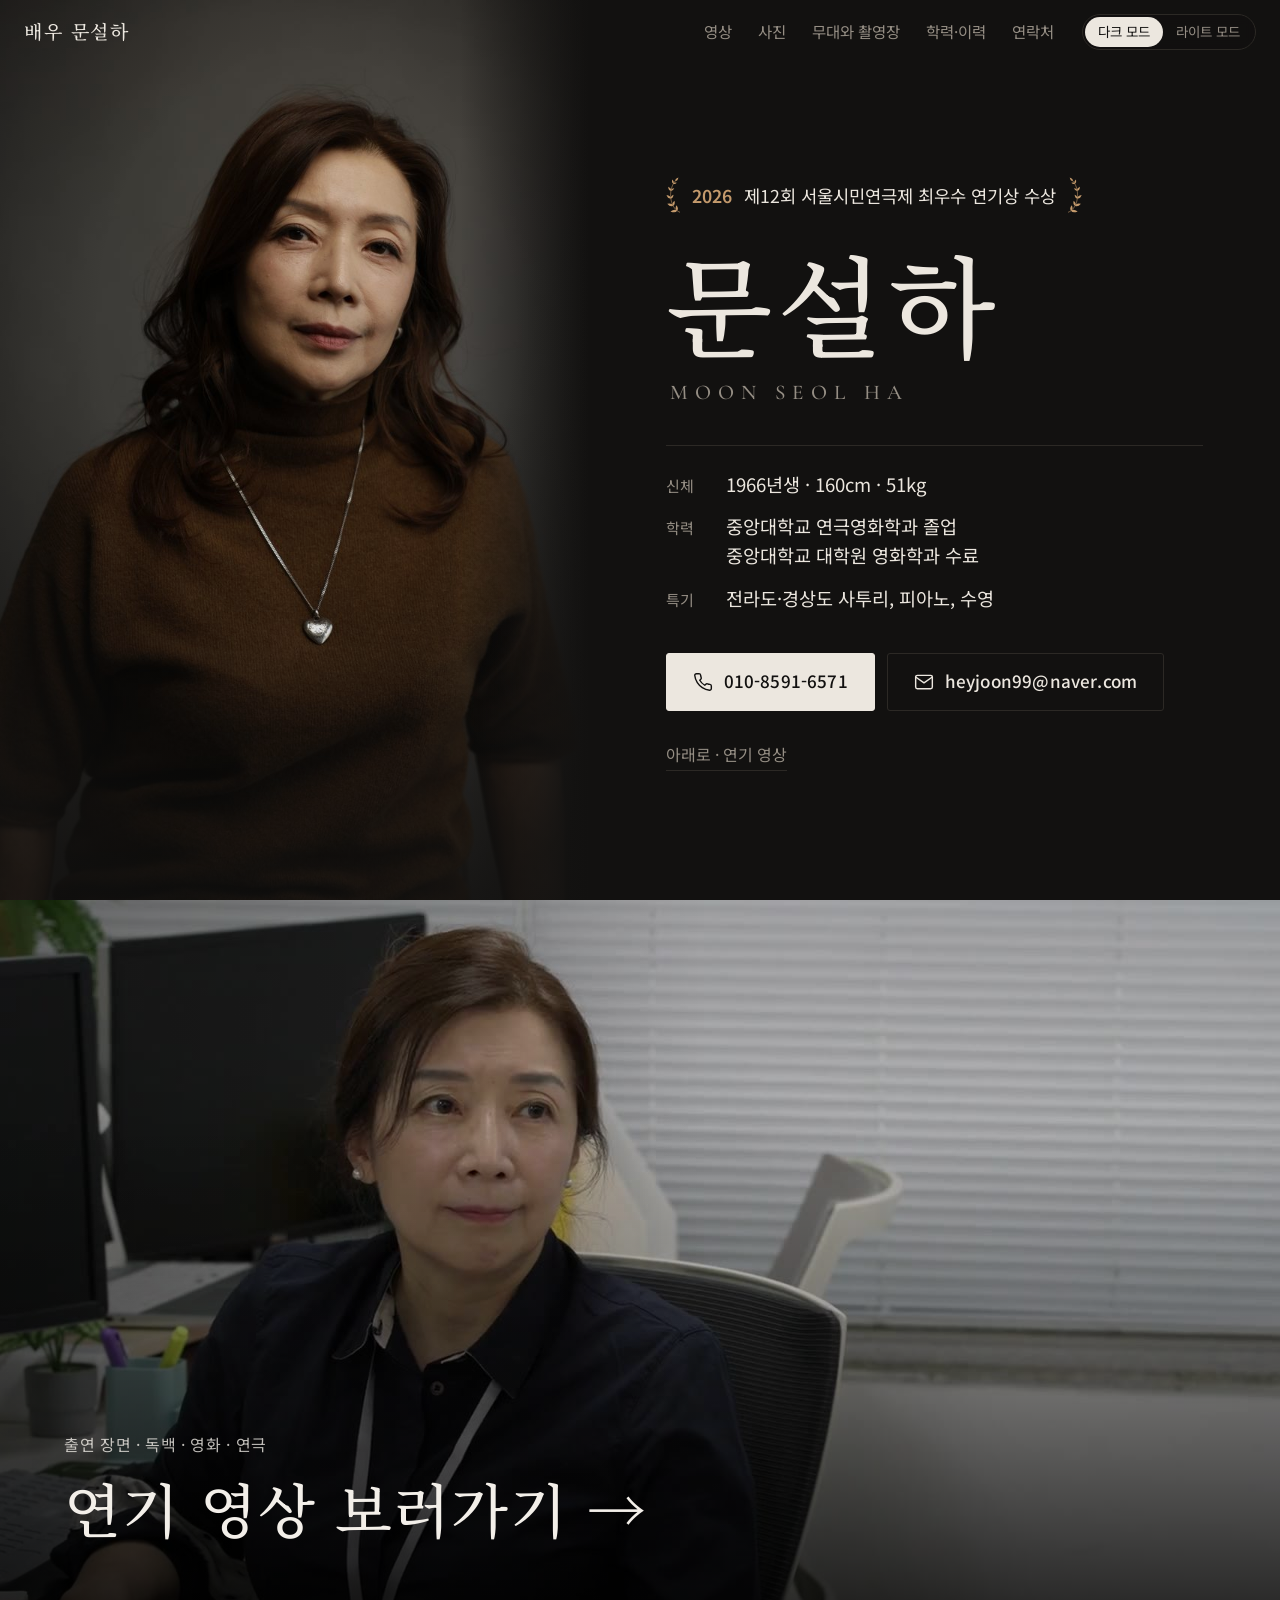
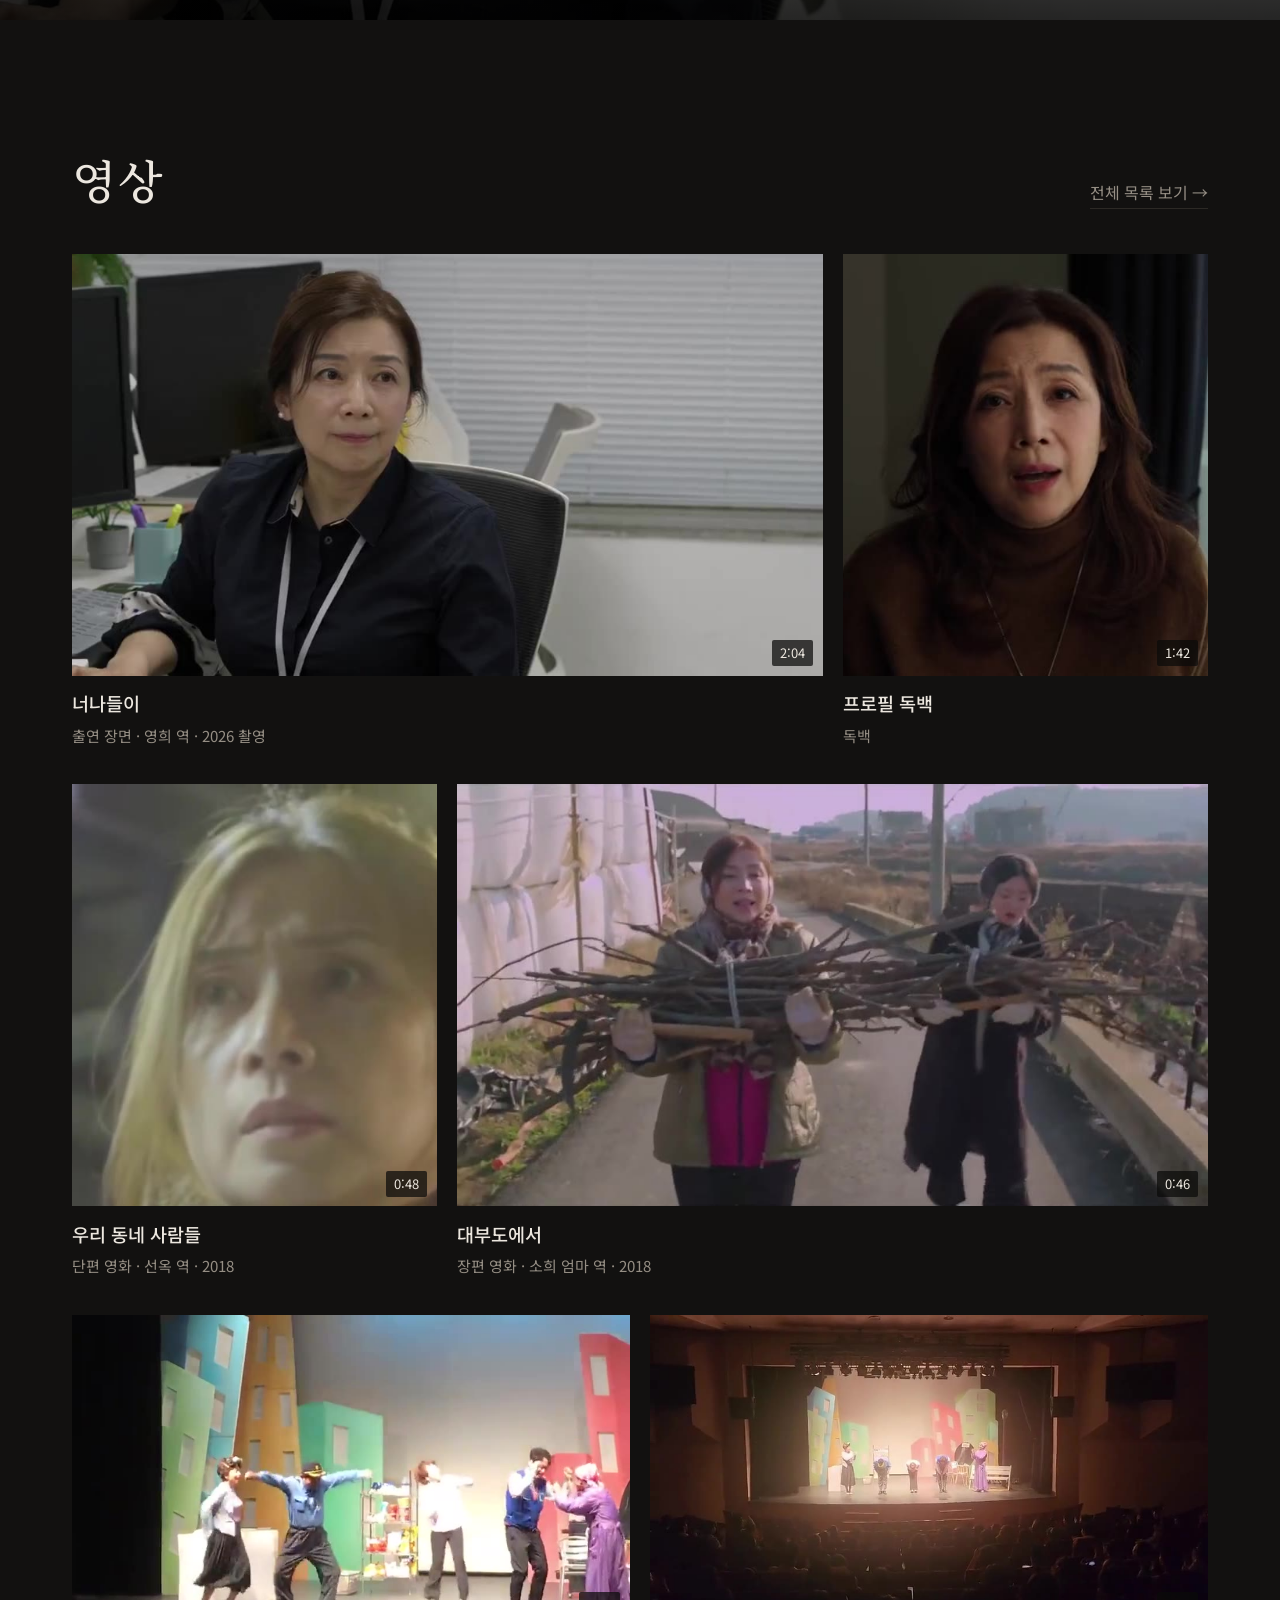
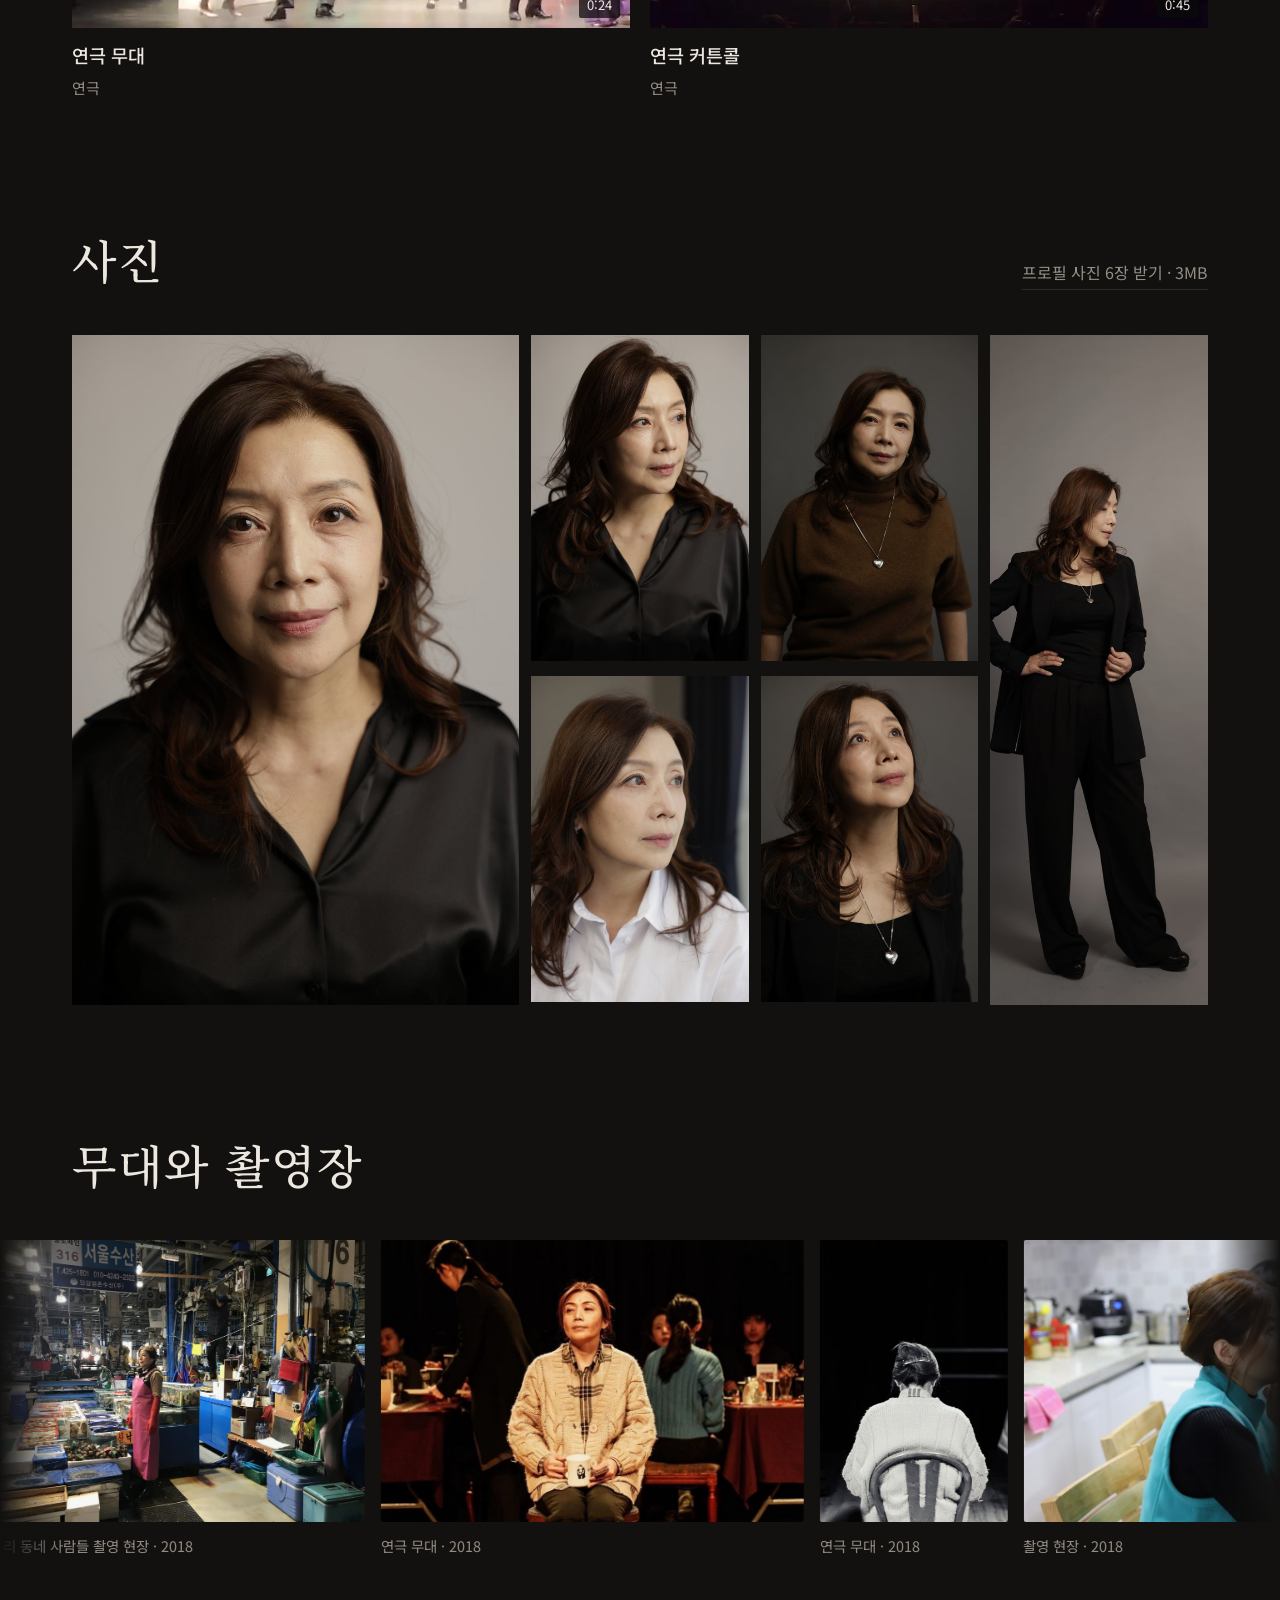
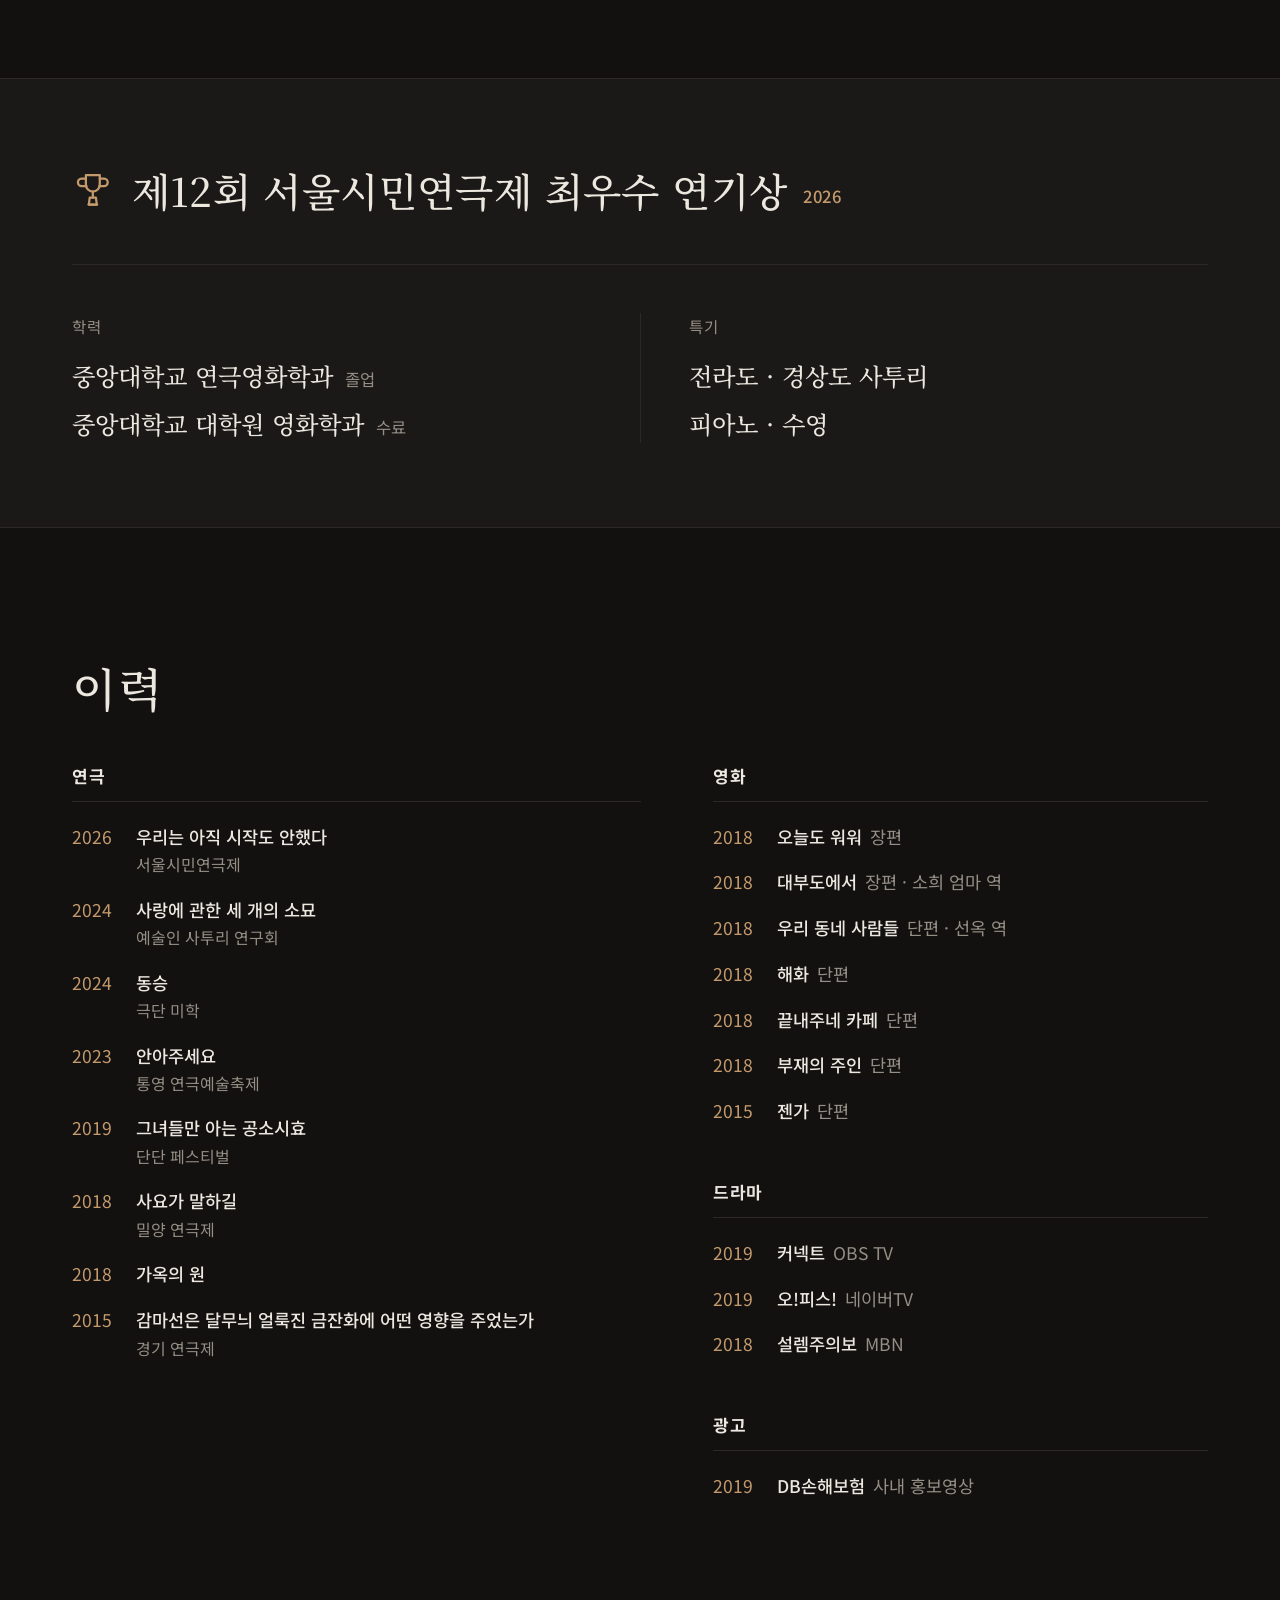
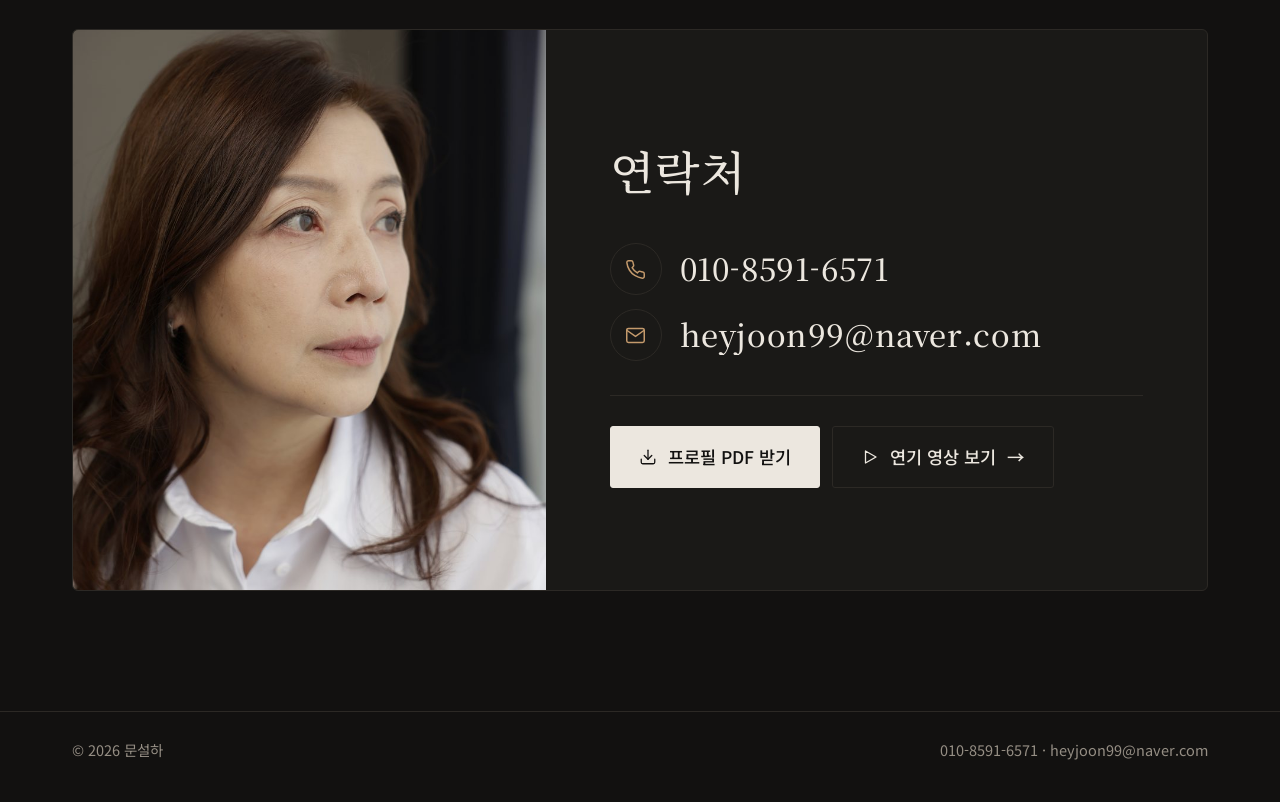
==== index.html @ 8afd18f9 "첫 화면 수상에 양쪽 월계관, 수상 띠는 작은 '수상' 빼고 트로피 Co-Authored-By: Claude Opus 5.5 <noreply@anthropic.com>" ====
<!doctype html>
<html lang="ko" data-theme="dark">
<head>
<meta charset="utf-8">
<meta name="viewport" content="width=device-width, initial-scale=1, viewport-fit=cover">
<title>배우 문설하</title>
<meta name="description" content="1966년생 · 160cm · 중앙대학교 연극영화학과 · 제12회 서울시민연극제 최우수 연기상 수상">
<!-- 공개 범위를 정하기 전까지 검색엔진 노출 막음 (공개하려면 이 줄 삭제) -->
<meta name="robots" content="noindex">
<meta name="theme-color" content="#121110">
<meta property="og:title" content="배우 문설하">
<meta property="og:description" content="1966년생 · 160cm · 중앙대학교 연극영화학과 · 제12회 서울시민연극제 최우수 연기상 수상">
<meta property="og:image" content="https://rrryun.github.io/moonseolha/assets/og.jpg">
<link rel="preconnect" href="https://fonts.googleapis.com">
<link rel="preconnect" href="https://fonts.gstatic.com" crossorigin>
<link href="https://fonts.googleapis.com/css2?family=Cormorant+Garamond:wght@500&family=Noto+Sans+KR:wght@400;500;700&family=Noto+Serif+KR:wght@500;600&display=swap" rel="stylesheet">
<link rel="stylesheet" href="assets/site.css">
<script>
  document.documentElement.classList.add('js');
  try { var t = localStorage.getItem('msh-theme'); if (t === 'light' || t === 'dark') document.documentElement.dataset.theme = t; } catch (e) {}
</script>
</head>
<body class="home">
<header class="top" id="topbar">
  <a class="mark" href="index.html">배우 문설하</a>
  <nav class="menu" aria-label="구역"><a href="#videos" data-spy="videos">영상</a><a href="#photos" data-spy="photos">사진</a><a href="#field" data-spy="field">무대와 촬영장</a><a href="#profile" data-spy="profile">학력·이력</a><a href="#contact" data-spy="contact">연락처</a></nav>
  <div class="theme" role="group" aria-label="화면 모드">
    <button type="button" data-mode="dark" aria-pressed="true">다크 모드</button>
    <button type="button" data-mode="light" aria-pressed="false">라이트 모드</button>
  </div>
</header>

<main>
  <section class="hero" id="top" aria-label="소개">
    <figure class="hero-photo"><img class="show front" src="assets/photo-743.jpg" srcset="assets/photo-743-sm.jpg 800w, assets/photo-743.jpg 1600w" sizes="(min-width: 861px) 46vw, 100vw" alt="배우 문설하 정면 프로필 사진" fetchpriority="high" style="--pos: 50% 32%; --pos-m: 50% 26%"><img data-src="assets/photo-808.jpg" data-srcset="assets/photo-808-sm.jpg 800w, assets/photo-808.jpg 1600w" sizes="(min-width: 861px) 46vw, 100vw" alt="배우 문설하, 갈색 니트" style="--pos: 50% 30%; --pos-m: 50% 26%"><img data-src="assets/photo-772.jpg" data-srcset="assets/photo-772-sm.jpg 800w, assets/photo-772.jpg 1600w" sizes="(min-width: 861px) 46vw, 100vw" alt="배우 문설하, 창가 자연광" style="--pos: 62% 30%; --pos-m: 62% 24%"><img data-src="assets/photo-947.jpg" data-srcset="assets/photo-947-sm.jpg 800w, assets/photo-947.jpg 1600w" sizes="(min-width: 861px) 46vw, 100vw" alt="배우 문설하, 위를 올려다보는 얼굴" style="--pos: 56% 26%; --pos-m: 56% 22%"></figure>
    <div class="hero-text">
      <p class="award"><svg class="laurel" viewBox="-1.377 -1.471 1.158 3.034" style="width:0.802em;height:2.1em" aria-hidden="true"><path d="M-0.259,1.401L-0.312,1.378L-0.364,1.350L-0.415,1.319L-0.465,1.284L-0.513,1.245L-0.560,1.201L-0.605,1.155L-0.648,1.104L-0.689,1.050L-0.728,0.994L-0.765,0.933L-0.800,0.871L-0.832,0.805L-0.861,0.737L-0.888,0.667L-0.912,0.594L-0.933,0.520L-0.952,0.444L-0.967,0.367L-0.980,0.289L-0.989,0.210L-0.996,0.130L-0.999,0.050L-1.000,-0.030L-0.997,-0.111L-0.991,-0.191L-0.983,-0.270L-0.971,-0.348L-0.956,-0.426L-0.938,-0.502L-0.918,-0.576L-0.894,-0.649L-0.868,-0.720L-0.839,-0.789L-0.808,-0.855L-0.774,-0.918L-0.738,-0.979L-0.699,-1.037L-0.658,-1.091L-0.616,-1.143" fill="none" stroke="currentColor" stroke-width="0.05" stroke-linecap="round"/><path d="M-0.465,1.284Q-0.665,1.086 -1.011,1.348Q-0.614,1.523 -0.465,1.284Z M-0.465,1.284Q-0.308,1.114 -0.533,0.838Q-0.665,1.169 -0.465,1.284Z M-0.800,0.871Q-0.888,0.629 -1.275,0.710Q-1.016,1.010 -0.800,0.871Z M-0.800,0.871Q-0.604,0.792 -0.682,0.476Q-0.920,0.697 -0.800,0.871Z M-0.980,0.289Q-0.983,0.057 -1.337,0.010Q-1.206,0.343 -0.980,0.289Z M-0.980,0.289Q-0.790,0.280 -0.761,-0.012Q-1.030,0.105 -0.980,0.289Z M-0.971,-0.348Q-0.910,-0.547 -1.199,-0.683Q-1.178,-0.364 -0.971,-0.348Z M-0.971,-0.348Q-0.806,-0.304 -0.703,-0.545Q-0.964,-0.519 -0.971,-0.348Z M-0.774,-0.918Q-0.664,-1.065 -0.864,-1.264Q-0.941,-0.993 -0.774,-0.918Z M-0.774,-0.918Q-0.651,-0.833 -0.493,-1.002Q-0.717,-1.058 -0.774,-0.918Z M-0.616,-1.143Q-0.419,-1.133 -0.361,-1.431Q-0.650,-1.337 -0.616,-1.143Z" fill="currentColor"/></svg><span class="award-text"><b>2026</b>제12회 서울시민연극제 <br class="mbr">최우수&nbsp;연기상&nbsp;수상</span><svg class="laurel" viewBox="0.219 -1.471 1.158 3.034" style="width:0.802em;height:2.1em" aria-hidden="true"><path d="M0.259,1.401L0.312,1.378L0.364,1.350L0.415,1.319L0.465,1.284L0.513,1.245L0.560,1.201L0.605,1.155L0.648,1.104L0.689,1.050L0.728,0.994L0.765,0.933L0.800,0.871L0.832,0.805L0.861,0.737L0.888,0.667L0.912,0.594L0.933,0.520L0.952,0.444L0.967,0.367L0.980,0.289L0.989,0.210L0.996,0.130L0.999,0.050L1.000,-0.030L0.997,-0.111L0.991,-0.191L0.983,-0.270L0.971,-0.348L0.956,-0.426L0.938,-0.502L0.918,-0.576L0.894,-0.649L0.868,-0.720L0.839,-0.789L0.808,-0.855L0.774,-0.918L0.738,-0.979L0.699,-1.037L0.658,-1.091L0.616,-1.143" fill="none" stroke="currentColor" stroke-width="0.05" stroke-linecap="round"/><path d="M0.465,1.284Q0.614,1.523 1.011,1.348Q0.665,1.086 0.465,1.284Z M0.465,1.284Q0.665,1.169 0.533,0.838Q0.308,1.114 0.465,1.284Z M0.800,0.871Q1.016,1.010 1.275,0.710Q0.888,0.629 0.800,0.871Z M0.800,0.871Q0.920,0.697 0.682,0.476Q0.604,0.792 0.800,0.871Z M0.980,0.289Q1.206,0.343 1.337,0.010Q0.983,0.057 0.980,0.289Z M0.980,0.289Q1.030,0.105 0.761,-0.012Q0.790,0.280 0.980,0.289Z M0.971,-0.348Q1.178,-0.364 1.199,-0.683Q0.910,-0.547 0.971,-0.348Z M0.971,-0.348Q0.964,-0.519 0.703,-0.545Q0.806,-0.304 0.971,-0.348Z M0.774,-0.918Q0.941,-0.993 0.864,-1.264Q0.664,-1.065 0.774,-0.918Z M0.774,-0.918Q0.717,-1.058 0.493,-1.002Q0.651,-0.833 0.774,-0.918Z M0.616,-1.143Q0.650,-1.337 0.361,-1.431Q0.419,-1.133 0.616,-1.143Z" fill="currentColor"/></svg></p>
      <h1>문설하</h1>
      <p class="roman">MOON SEOL HA</p>
      <dl class="hero-info">
        <div><dt>신체</dt><dd>1966년생 · 160cm · 51kg</dd></div>
        <div><dt>학력</dt><dd>중앙대학교 연극영화학과 졸업<br>중앙대학교 대학원 영화학과 수료</dd></div>
        <div><dt>특기</dt><dd>전라도·경상도 사투리, 피아노, 수영</dd></div>
      </dl>
      <div class="actions" id="hero-actions">
        <a class="btn primary" href="tel:01085916571" aria-label="전화 걸기 010-8591-6571"><svg class="ico" viewBox="0 0 24 24" aria-hidden="true"><path d="M22 16.92v3a2 2 0 0 1-2.18 2 19.79 19.79 0 0 1-8.63-3.07 19.5 19.5 0 0 1-6-6 19.79 19.79 0 0 1-3.07-8.67A2 2 0 0 1 4.11 2h3a2 2 0 0 1 2 1.72 12.84 12.84 0 0 0 .7 2.81 2 2 0 0 1-.45 2.11L8.09 9.91a16 16 0 0 0 6 6l1.27-1.27a2 2 0 0 1 2.11-.45 12.84 12.84 0 0 0 2.81.7A2 2 0 0 1 22 16.92z"/></svg>010-8591-6571</a>
        <a class="btn" href="mailto:heyjoon99@naver.com" aria-label="이메일 보내기 heyjoon99@naver.com"><svg class="ico" viewBox="0 0 24 24" aria-hidden="true"><path d="M4 4h16c1.1 0 2 .9 2 2v12c0 1.1-.9 2-2 2H4c-1.1 0-2-.9-2-2V6c0-1.1.9-2 2-2z"/><polyline points="22,6 12,13 2,6"/></svg>heyjoon99@naver.com</a>
      </div>
      <a class="scroll-cue" href="#reel">아래로 · 연기 영상</a>
    </div>
  </section>

  <section class="reel" id="reel" aria-label="연기 영상 미리보기">
    <a class="reel-link" href="videos.html">
      <video class="reel-video" muted loop playsinline autoplay preload="auto" poster="assets/reel-poster.jpg"><source src="assets/reel.mp4" type="video/mp4"></video>
      <span class="reel-shade"></span>
      <span class="reel-copy">
        <span class="reel-kicker">출연 장면 · 독백 · 영화 · 연극</span>
        <span class="reel-cta">연기 영상 보러가기 <span class="arrow">→</span></span>
      </span>
    </a>
  </section>

  <section class="sec" id="videos" aria-labelledby="videos-title">
    <div class="wrap">
      <div class="sec-head reveal"><h2 id="videos-title">영상</h2><a class="more" href="videos.html">전체 목록 보기 →</a></div>
      <div class="vgrid"><a class="vcard wide" href="v/office.html">
  <span class="vthumb"><video muted loop playsinline preload="none" poster="assets/prev/office.jpg" data-src="assets/prev/office.mp4"></video><span class="dur">2:04</span><span class="play" aria-hidden="true">보기 →</span></span>
  <span class="vtext"><span class="vtitle">너나들이</span><span class="vmeta">출연 장면 · 영희 역 · 2026 촬영</span></span>
</a><a class="vcard narrow" href="v/monologue.html">
  <span class="vthumb"><video muted loop playsinline preload="none" poster="assets/prev/monologue.jpg" data-src="assets/prev/monologue.mp4"></video><span class="dur">1:42</span><span class="play" aria-hidden="true">보기 →</span></span>
  <span class="vtext"><span class="vtitle">프로필 독백</span><span class="vmeta">독백</span></span>
</a><a class="vcard narrow" href="v/uridongne.html">
  <span class="vthumb"><video muted loop playsinline preload="none" poster="assets/prev/film-uridongne.jpg" data-src="assets/prev/film-uridongne.mp4"></video><span class="dur">0:48</span><span class="play" aria-hidden="true">보기 →</span></span>
  <span class="vtext"><span class="vtitle">우리 동네 사람들</span><span class="vmeta">단편 영화 · 선옥 역 · 2018</span></span>
</a><a class="vcard wide" href="v/daebudo.html">
  <span class="vthumb"><video muted loop playsinline preload="none" poster="assets/prev/film-daebudo.jpg" data-src="assets/prev/film-daebudo.mp4"></video><span class="dur">0:46</span><span class="play" aria-hidden="true">보기 →</span></span>
  <span class="vtext"><span class="vtitle">대부도에서</span><span class="vmeta">장편 영화 · 소희 엄마 역 · 2018</span></span>
</a><a class="vcard half" href="v/stage.html">
  <span class="vthumb"><video muted loop playsinline preload="none" poster="assets/prev/stage-1.jpg" data-src="assets/prev/stage-1.mp4"></video><span class="dur">0:24</span><span class="play" aria-hidden="true">보기 →</span></span>
  <span class="vtext"><span class="vtitle">연극 무대</span><span class="vmeta">연극</span></span>
</a><a class="vcard half" href="v/curtain.html">
  <span class="vthumb"><video muted loop playsinline preload="none" poster="assets/prev/stage-2.jpg" data-src="assets/prev/stage-2.mp4"></video><span class="dur">0:45</span><span class="play" aria-hidden="true">보기 →</span></span>
  <span class="vtext"><span class="vtitle">연극 커튼콜</span><span class="vmeta">연극</span></span>
</a></div>
    </div>
  </section>

  <section class="sec" id="photos" aria-labelledby="photos-title">
    <div class="wrap">
      <div class="sec-head reveal"><h2 id="photos-title">사진</h2><a class="more" href="assets/문설하_프로필사진.zip" download="문설하_프로필사진.zip">프로필 사진 6장 받기 · 3MB</a></div>
      <div class="gallery reveal" id="gallery"><button class="ph g-743" type="button" data-i="0"><img loading="lazy" src="assets/photo-743-sm.jpg" srcset="assets/photo-743-sm.jpg 800w, assets/photo-743.jpg 1600w" sizes="(min-width: 861px) 460px, 50vw" alt="정면, 검은 셔츠"></button><button class="ph g-707" type="button" data-i="1"><img loading="lazy" src="assets/photo-707-sm.jpg" srcset="assets/photo-707-sm.jpg 800w, assets/photo-707.jpg 1600w" sizes="(min-width: 861px) 460px, 50vw" alt="옆을 바라보는 얼굴, 검은 셔츠"></button><button class="ph g-808" type="button" data-i="2"><img loading="lazy" src="assets/photo-808-sm.jpg" srcset="assets/photo-808-sm.jpg 800w, assets/photo-808.jpg 1600w" sizes="(min-width: 861px) 460px, 50vw" alt="정면, 갈색 니트"></button><button class="ph g-898" type="button" data-i="5"><img loading="lazy" src="assets/photo-898-sm.jpg" srcset="assets/photo-898-sm.jpg 800w, assets/photo-898.jpg 1600w" sizes="(min-width: 861px) 460px, 50vw" alt="전신, 검은 정장"></button><button class="ph g-772" type="button" data-i="3"><img loading="lazy" src="assets/photo-772-sm.jpg" srcset="assets/photo-772-sm.jpg 800w, assets/photo-772.jpg 1600w" sizes="(min-width: 861px) 460px, 50vw" alt="창가 자연광, 흰 셔츠"></button><button class="ph g-947" type="button" data-i="4"><img loading="lazy" src="assets/photo-947-sm.jpg" srcset="assets/photo-947-sm.jpg 800w, assets/photo-947.jpg 1600w" sizes="(min-width: 861px) 460px, 50vw" alt="위를 올려다보는 얼굴, 검은 재킷"></button></div>
    </div>
  </section>

  <section class="sec" id="field" aria-labelledby="field-title">
    <div class="wrap">
      <div class="sec-head reveal"><h2 id="field-title">무대와 촬영장</h2></div>
    </div>
    <div class="marquee reveal" id="marquee">
      <div class="marquee-track"><div class="marquee-set"><figure class="shot"><button class="ph" type="button" data-i="6" style="--ar:1.3333"><img src="assets/field/f2416-sm.jpg" alt="우리 동네 사람들 촬영 현장, 2018" decoding="async" draggable="false"></button><figcaption>우리 동네 사람들 촬영 현장 · 2018</figcaption></figure><figure class="shot"><button class="ph" type="button" data-i="7" style="--ar:1.5"><img src="assets/field/f1394-sm.jpg" alt="연극 무대, 2018" decoding="async" draggable="false"></button><figcaption>연극 무대 · 2018</figcaption></figure><figure class="shot"><button class="ph" type="button" data-i="8" style="--ar:0.6667"><img src="assets/field/f1392-sm.jpg" alt="연극 무대, 2018" decoding="async" draggable="false"></button><figcaption>연극 무대 · 2018</figcaption></figure><figure class="shot"><button class="ph" type="button" data-i="9" style="--ar:1.5"><img src="assets/field/f2487-sm.jpg" alt="촬영 현장, 2018" decoding="async" draggable="false"></button><figcaption>촬영 현장 · 2018</figcaption></figure><figure class="shot"><button class="ph" type="button" data-i="10" style="--ar:1.5"><img src="assets/field/f1407-sm.jpg" alt="연극 무대, 2018" decoding="async" draggable="false"></button><figcaption>연극 무대 · 2018</figcaption></figure><figure class="shot"><button class="ph" type="button" data-i="11" style="--ar:1.3333"><img src="assets/field/f2421-sm.jpg" alt="우리 동네 사람들 촬영 현장, 2018" decoding="async" draggable="false"></button><figcaption>우리 동네 사람들 촬영 현장 · 2018</figcaption></figure><figure class="shot"><button class="ph" type="button" data-i="12" style="--ar:1.5"><img src="assets/field/f1388-sm.jpg" alt="분장실에서, 2018" decoding="async" draggable="false"></button><figcaption>분장실에서 · 2018</figcaption></figure><figure class="shot"><button class="ph" type="button" data-i="13" style="--ar:0.5622"><img src="assets/field/f0282-sm.jpg" alt="연극 무대" decoding="async" draggable="false"></button><figcaption>연극 무대</figcaption></figure><figure class="shot"><button class="ph" type="button" data-i="14" style="--ar:0.5622"><img src="assets/field/f0302-sm.jpg" alt="연극 무대" decoding="async" draggable="false"></button><figcaption>연극 무대</figcaption></figure></div><div class="marquee-set" aria-hidden="true"><figure class="shot" aria-hidden="true"><button class="ph" type="button" data-i="6" style="--ar:1.3333" tabindex="-1"><img src="assets/field/f2416-sm.jpg" alt="우리 동네 사람들 촬영 현장, 2018" decoding="async" draggable="false"></button><figcaption>우리 동네 사람들 촬영 현장 · 2018</figcaption></figure><figure class="shot" aria-hidden="true"><button class="ph" type="button" data-i="7" style="--ar:1.5" tabindex="-1"><img src="assets/field/f1394-sm.jpg" alt="연극 무대, 2018" decoding="async" draggable="false"></button><figcaption>연극 무대 · 2018</figcaption></figure><figure class="shot" aria-hidden="true"><button class="ph" type="button" data-i="8" style="--ar:0.6667" tabindex="-1"><img src="assets/field/f1392-sm.jpg" alt="연극 무대, 2018" decoding="async" draggable="false"></button><figcaption>연극 무대 · 2018</figcaption></figure><figure class="shot" aria-hidden="true"><button class="ph" type="button" data-i="9" style="--ar:1.5" tabindex="-1"><img src="assets/field/f2487-sm.jpg" alt="촬영 현장, 2018" decoding="async" draggable="false"></button><figcaption>촬영 현장 · 2018</figcaption></figure><figure class="shot" aria-hidden="true"><button class="ph" type="button" data-i="10" style="--ar:1.5" tabindex="-1"><img src="assets/field/f1407-sm.jpg" alt="연극 무대, 2018" decoding="async" draggable="false"></button><figcaption>연극 무대 · 2018</figcaption></figure><figure class="shot" aria-hidden="true"><button class="ph" type="button" data-i="11" style="--ar:1.3333" tabindex="-1"><img src="assets/field/f2421-sm.jpg" alt="우리 동네 사람들 촬영 현장, 2018" decoding="async" draggable="false"></button><figcaption>우리 동네 사람들 촬영 현장 · 2018</figcaption></figure><figure class="shot" aria-hidden="true"><button class="ph" type="button" data-i="12" style="--ar:1.5" tabindex="-1"><img src="assets/field/f1388-sm.jpg" alt="분장실에서, 2018" decoding="async" draggable="false"></button><figcaption>분장실에서 · 2018</figcaption></figure><figure class="shot" aria-hidden="true"><button class="ph" type="button" data-i="13" style="--ar:0.5622" tabindex="-1"><img src="assets/field/f0282-sm.jpg" alt="연극 무대" decoding="async" draggable="false"></button><figcaption>연극 무대</figcaption></figure><figure class="shot" aria-hidden="true"><button class="ph" type="button" data-i="14" style="--ar:0.5622" tabindex="-1"><img src="assets/field/f0302-sm.jpg" alt="연극 무대" decoding="async" draggable="false"></button><figcaption>연극 무대</figcaption></figure></div></div>
    </div>
  </section>

  <section class="band" id="profile" aria-label="수상, 학력, 특기">
    <div class="wrap">
      <div class="band-award reveal">
        <p class="award-line"><svg class="ico" viewBox="0 0 24 24" aria-hidden="true"><path d="M8 3.5h8v5.5a4 4 0 0 1-8 0z"/><path d="M8 5.5H5.5a2.2 2.2 0 0 0 .2 4.4H8.3"/><path d="M16 5.5h2.5a2.2 2.2 0 0 1-.2 4.4h-2.6"/><path d="M12 13v3.5"/><path d="M9.5 20.5h5"/><path d="M10.2 16.5h3.6l.5 4h-4.6z"/></svg><span>제12회 서울시민연극제 최우수 연기상<span class="award-year">2026</span></span></p>
      </div>
      <div class="band-grid">
      <div class="fact reveal">
        <p class="label">학력</p>
        <ul class="fact-list">
          <li>중앙대학교 연극영화학과<span class="fact-sub">졸업</span></li>
          <li>중앙대학교 대학원 영화학과<span class="fact-sub">수료</span></li>
        </ul>
      </div>
      <div class="fact reveal">
        <p class="label">특기</p>
        <ul class="fact-list"><li>전라도 · 경상도 사투리</li><li>피아노 · 수영</li></ul>
      </div>
      </div>
    </div>
  </section>

  <section class="sec" id="career" aria-labelledby="career-title">
    <div class="wrap">
      <div class="sec-head reveal"><h2 id="career-title">이력</h2></div>
      <div class="career">
        <div class="group reveal"><h3>연극</h3><ol class="list stack"><li><span class="y">2026</span><span class="t">우리는 아직 시작도 안했다<span class="s">서울시민연극제</span></span></li><li><span class="y">2024</span><span class="t">사랑에 관한 세 개의 소묘<span class="s">예술인 사투리 연구회</span></span></li><li><span class="y">2024</span><span class="t">동승<span class="s">극단 미학</span></span></li><li><span class="y">2023</span><span class="t">안아주세요<span class="s">통영 연극예술축제</span></span></li><li><span class="y">2019</span><span class="t">그녀들만 아는 공소시효<span class="s">단단 페스티벌</span></span></li><li><span class="y">2018</span><span class="t">사요가 말하길<span class="s">밀양 연극제</span></span></li><li><span class="y">2018</span><span class="t">가옥의 원</span></li><li><span class="y">2015</span><span class="t">감마선은 달무늬 얼룩진 금잔화에 어떤 영향을 주었는가<span class="s">경기 연극제</span></span></li></ol></div>
        <div class="reveal">
          <div class="group"><h3>영화</h3><ol class="list inline"><li><span class="y">2018</span><span class="t">오늘도 워워<span class="s">장편</span></span></li><li><span class="y">2018</span><span class="t">대부도에서<span class="s">장편 · 소희 엄마 역</span></span></li><li><span class="y">2018</span><span class="t">우리 동네 사람들<span class="s">단편 · 선옥 역</span></span></li><li><span class="y">2018</span><span class="t">해화<span class="s">단편</span></span></li><li><span class="y">2018</span><span class="t">끝내주네 카페<span class="s">단편</span></span></li><li><span class="y">2018</span><span class="t">부재의 주인<span class="s">단편</span></span></li><li><span class="y">2015</span><span class="t">젠가<span class="s">단편</span></span></li></ol></div>
          <div class="group"><h3>드라마</h3><ol class="list inline"><li><span class="y">2019</span><span class="t">커넥트<span class="s">OBS TV</span></span></li><li><span class="y">2019</span><span class="t">오!피스!<span class="s">네이버TV</span></span></li><li><span class="y">2018</span><span class="t">설렘주의보<span class="s">MBN</span></span></li></ol></div>
          <div class="group"><h3>광고</h3><ol class="list inline"><li><span class="y">2019</span><span class="t">DB손해보험<span class="s">사내 홍보영상</span></span></li></ol></div>
        </div>
      </div>
    </div>
  </section>

  <section class="sec contact" id="contact" aria-labelledby="contact-title">
    <div class="wrap">
      <div class="contact-card reveal">
        <figure class="contact-photo"><img loading="lazy" src="assets/photo-772.jpg" srcset="assets/photo-772-sm.jpg 800w, assets/photo-772.jpg 1600w" sizes="(min-width: 861px) 480px, 100vw" alt="배우 문설하"></figure>
        <div class="contact-body">
          <h2 id="contact-title">연락처</h2>
          <div class="contact-links">
            <a class="cline" href="tel:01085916571"><span class="cicon"><svg class="ico" viewBox="0 0 24 24" aria-hidden="true"><path d="M22 16.92v3a2 2 0 0 1-2.18 2 19.79 19.79 0 0 1-8.63-3.07 19.5 19.5 0 0 1-6-6 19.79 19.79 0 0 1-3.07-8.67A2 2 0 0 1 4.11 2h3a2 2 0 0 1 2 1.72 12.84 12.84 0 0 0 .7 2.81 2 2 0 0 1-.45 2.11L8.09 9.91a16 16 0 0 0 6 6l1.27-1.27a2 2 0 0 1 2.11-.45 12.84 12.84 0 0 0 2.81.7A2 2 0 0 1 22 16.92z"/></svg></span><span class="ctext">010-8591-6571</span></a>
            <a class="cline" href="mailto:heyjoon99@naver.com"><span class="cicon"><svg class="ico" viewBox="0 0 24 24" aria-hidden="true"><path d="M4 4h16c1.1 0 2 .9 2 2v12c0 1.1-.9 2-2 2H4c-1.1 0-2-.9-2-2V6c0-1.1.9-2 2-2z"/><polyline points="22,6 12,13 2,6"/></svg></span><span class="ctext">heyjoon99@naver.com</span></a>
          </div>
          <div class="cta-row">
            <a class="btn primary lg" href="assets/profile.pdf" download="문설하_프로필.pdf"><svg class="ico" viewBox="0 0 24 24" aria-hidden="true"><path d="M21 15v4a2 2 0 0 1-2 2H5a2 2 0 0 1-2-2v-4"/><polyline points="7 10 12 15 17 10"/><line x1="12" y1="15" x2="12" y2="3"/></svg>프로필 PDF 받기</a>
            <a class="btn lg" href="videos.html"><svg class="ico" viewBox="0 0 24 24" aria-hidden="true"><polygon points="6 4 20 12 6 20 6 4"/></svg>연기 영상 보기 <span class="arr">→</span></a>
          </div>
        </div>
      </div>
    </div>
  </section>
</main>

<dialog class="lb" id="lb" aria-label="사진 크게 보기">
  <div class="lb-inner">
    <div class="lb-bar"><span id="lb-count"></span><button type="button" id="lb-close">닫기</button></div>
    <div class="lb-stage"><img id="lb-img" alt=""></div>
    <div class="lb-foot"><span id="lb-cap"></span><a class="lb-dl" id="lb-dl" download>이 사진 받기</a></div>
  </div>
  <button class="nav prev" type="button" id="lb-prev" aria-label="이전 사진">‹</button>
  <button class="nav next" type="button" id="lb-next" aria-label="다음 사진">›</button>
</dialog>
<script>window.LB_PHOTOS = [{"src": "assets/photo-743.jpg", "dl": "assets/dl/문설하_743.jpg", "alt": "정면, 검은 셔츠", "name": "문설하_743.jpg", "cap": ""}, {"src": "assets/photo-707.jpg", "dl": "assets/dl/문설하_707.jpg", "alt": "옆을 바라보는 얼굴, 검은 셔츠", "name": "문설하_707.jpg", "cap": ""}, {"src": "assets/photo-808.jpg", "dl": "assets/dl/문설하_808.jpg", "alt": "정면, 갈색 니트", "name": "문설하_808.jpg", "cap": ""}, {"src": "assets/photo-772.jpg", "dl": "assets/dl/문설하_772.jpg", "alt": "창가 자연광, 흰 셔츠", "name": "문설하_772.jpg", "cap": ""}, {"src": "assets/photo-947.jpg", "dl": "assets/dl/문설하_947.jpg", "alt": "위를 올려다보는 얼굴, 검은 재킷", "name": "문설하_947.jpg", "cap": ""}, {"src": "assets/photo-898.jpg", "dl": "assets/dl/문설하_898.jpg", "alt": "전신, 검은 정장", "name": "문설하_898.jpg", "cap": ""}, {"src": "assets/field/f2416.jpg", "dl": "assets/field/f2416.jpg", "alt": "우리 동네 사람들 촬영 현장, 2018", "name": "문설하_현장_2416.jpg", "cap": "우리 동네 사람들 촬영 현장 · 2018"}, {"src": "assets/field/f1394.jpg", "dl": "assets/field/f1394.jpg", "alt": "연극 무대, 2018", "name": "문설하_현장_1394.jpg", "cap": "연극 무대 · 2018"}, {"src": "assets/field/f1392.jpg", "dl": "assets/field/f1392.jpg", "alt": "연극 무대, 2018", "name": "문설하_현장_1392.jpg", "cap": "연극 무대 · 2018"}, {"src": "assets/field/f2487.jpg", "dl": "assets/field/f2487.jpg", "alt": "촬영 현장, 2018", "name": "문설하_현장_2487.jpg", "cap": "촬영 현장 · 2018"}, {"src": "assets/field/f1407.jpg", "dl": "assets/field/f1407.jpg", "alt": "연극 무대, 2018", "name": "문설하_현장_1407.jpg", "cap": "연극 무대 · 2018"}, {"src": "assets/field/f2421.jpg", "dl": "assets/field/f2421.jpg", "alt": "우리 동네 사람들 촬영 현장, 2018", "name": "문설하_현장_2421.jpg", "cap": "우리 동네 사람들 촬영 현장 · 2018"}, {"src": "assets/field/f1388.jpg", "dl": "assets/field/f1388.jpg", "alt": "분장실에서, 2018", "name": "문설하_현장_1388.jpg", "cap": "분장실에서 · 2018"}, {"src": "assets/field/f0282.jpg", "dl": "assets/field/f0282.jpg", "alt": "연극 무대", "name": "문설하_현장_0282.jpg", "cap": "연극 무대"}, {"src": "assets/field/f0302.jpg", "dl": "assets/field/f0302.jpg", "alt": "연극 무대", "name": "문설하_현장_0302.jpg", "cap": "연극 무대"}];</script>
<footer class="foot"><div class="wrap">
  <span>© 2026 문설하</span>
  <span><a href="tel:01085916571">010-8591-6571</a> · <a href="mailto:heyjoon99@naver.com">heyjoon99@naver.com</a></span>
</div></footer>
<nav class="dock" id="dock" aria-label="빠른 연락">
  <a class="primary" href="tel:01085916571"><svg class="ico" viewBox="0 0 24 24" aria-hidden="true"><path d="M22 16.92v3a2 2 0 0 1-2.18 2 19.79 19.79 0 0 1-8.63-3.07 19.5 19.5 0 0 1-6-6 19.79 19.79 0 0 1-3.07-8.67A2 2 0 0 1 4.11 2h3a2 2 0 0 1 2 1.72 12.84 12.84 0 0 0 .7 2.81 2 2 0 0 1-.45 2.11L8.09 9.91a16 16 0 0 0 6 6l1.27-1.27a2 2 0 0 1 2.11-.45 12.84 12.84 0 0 0 2.81.7A2 2 0 0 1 22 16.92z"/></svg>전화</a>
  <a href="mailto:heyjoon99@naver.com"><svg class="ico" viewBox="0 0 24 24" aria-hidden="true"><path d="M4 4h16c1.1 0 2 .9 2 2v12c0 1.1-.9 2-2 2H4c-1.1 0-2-.9-2-2V6c0-1.1.9-2 2-2z"/><polyline points="22,6 12,13 2,6"/></svg>이메일</a>
  <a href="assets/profile.pdf" download="문설하_프로필.pdf"><svg class="ico" viewBox="0 0 24 24" aria-hidden="true"><path d="M21 15v4a2 2 0 0 1-2 2H5a2 2 0 0 1-2-2v-4"/><polyline points="7 10 12 15 17 10"/><line x1="12" y1="15" x2="12" y2="3"/></svg>PDF</a>
</nav>
<script src="assets/site.js"></script>
</body>
</html>
---- assets/site.css ----
:root {
  --bg: #121110; --bg2: #1a1917; --fg: #ece7df; --fg2: #c9c2b8; --mute: #958e84;
  --line: #2c2925; --acc: #c49a6c; --btn-bg: #ece7df; --btn-fg: #121110; --vig: 1; --photo-b: .97;
  color-scheme: dark;
}
:root[data-theme="light"] {
  --bg: #f3efe9; --bg2: #ebe5dc; --fg: #1c1b19; --fg2: #3a3632; --mute: #776f66;
  --line: #d8d0c4; --acc: #8c4a2b; --btn-bg: #1c1b19; --btn-fg: #f3efe9; --vig: 0; --photo-b: 1;
  color-scheme: light;
}
* { box-sizing: border-box; }
html { scroll-behavior: smooth; scroll-padding-top: 72px; }
body { margin: 0; background: var(--bg); color: var(--fg); font-family: 'Noto Sans KR', system-ui, -apple-system, sans-serif;
  font-size: 17px; line-height: 1.7; word-break: keep-all; overflow-wrap: break-word; -webkit-font-smoothing: antialiased; }
img, video { display: block; max-width: 100%; }
a { color: inherit; text-decoration: none; }
button { font: inherit; color: inherit; }
:focus:not(:focus-visible) { outline: none; }
.wrap { max-width: 1200px; margin: 0 auto; padding: 0 32px; }
.ico { width: 18px; height: 18px; flex: none; fill: none; stroke: currentColor; stroke-width: 1.7; stroke-linecap: round; stroke-linejoin: round; }

/* 다크·라이트 전환: 부드럽게 겹치며 바뀜 */
::view-transition-old(root), ::view-transition-new(root) { animation-duration: .55s; animation-timing-function: cubic-bezier(.4, 0, .2, 1); }

/* 위쪽 줄 */
.top { position: fixed; inset: 0 0 auto 0; z-index: 50; height: 64px; display: flex; align-items: center; gap: 28px; padding: 0 24px;
  border-bottom: 1px solid transparent; transition: background-color .4s, border-color .4s; }
.top.scrolled, .top.solid { background: color-mix(in srgb, var(--bg) 86%, transparent); backdrop-filter: blur(12px); -webkit-backdrop-filter: blur(12px); border-bottom-color: var(--line); }
.mark { font-family: 'Noto Serif KR', serif; font-weight: 500; font-size: 19px; letter-spacing: .08em; transition: opacity .4s; }
.home .top:not(.scrolled) .mark { opacity: 0; }
.menu { display: flex; gap: 26px; margin-left: auto; font-size: 15.5px; color: var(--mute); }
.menu a { position: relative; padding: 4px 0; transition: color .25s; }
.menu a:hover, .menu a.on { color: var(--fg); }
.menu a.on::after { content: ""; position: absolute; left: 0; right: 0; bottom: -2px; height: 1px; background: var(--acc); }
.theme { display: inline-flex; padding: 2px; border: 1px solid var(--line); border-radius: 999px; background: color-mix(in srgb, var(--bg) 70%, transparent);
  backdrop-filter: blur(6px); -webkit-backdrop-filter: blur(6px); }
.theme button { height: 30px; padding: 0 13px; border: 0; border-radius: 999px; background: none; font-size: 13.5px; color: var(--mute); cursor: pointer; transition: color .25s, background-color .25s; }
.theme button:hover { color: var(--fg); }
.theme button[aria-pressed="true"] { background: var(--fg); color: var(--bg); cursor: default; }
.theme button:focus-visible { outline: 2px solid var(--acc); outline-offset: 2px; }

/* 버튼 */
.btn { display: inline-flex; align-items: center; justify-content: center; gap: 11px; min-height: 54px; padding: 0 22px; border: 1px solid var(--line); border-radius: 3px;
  background: none; font-size: 16.5px; font-weight: 500; cursor: pointer; transition: border-color .25s, background-color .25s, color .25s; }
.btn:hover { border-color: var(--mute); }
.btn.primary { background: var(--btn-bg); color: var(--btn-fg); border-color: var(--btn-bg); }
.btn.primary:hover { background: color-mix(in srgb, var(--btn-bg) 86%, var(--bg)); }
.btn.lg { min-height: 62px; padding: 0 28px; font-size: 17.5px; }
.btn .arr { display: inline-block; transition: transform .35s cubic-bezier(.2, .7, .2, 1); }
.btn:hover .arr { transform: translateX(4px); }
.btn:focus-visible { outline: 2px solid var(--acc); outline-offset: 3px; }

/* 첫 화면 */
.hero { display: grid; grid-template-columns: minmax(0, 46fr) minmax(0, 54fr); min-height: 100svh; }
.hero-photo { position: relative; margin: 0; overflow: hidden; background: var(--bg2); }
.hero-photo img { position: absolute; inset: 0; width: 100%; height: 100%; object-fit: cover; object-position: var(--pos, 50% 32%);
  filter: brightness(var(--photo-b)); opacity: 0; z-index: 0; transition: opacity 2s cubic-bezier(.45, 0, .25, 1); }
.hero-photo img.show { opacity: 1; z-index: 1; }
.hero-photo img.front { z-index: 2; }
.hero-photo::after { content: ""; position: absolute; inset: 0; z-index: 3; pointer-events: none; opacity: var(--vig); transition: opacity .6s;
  background: radial-gradient(ellipse 80% 68% at 52% 36%, transparent 44%, color-mix(in srgb, var(--bg) 82%, transparent) 100%),
              linear-gradient(to right, transparent 78%, var(--bg) 100%); }
.hero-text { display: flex; flex-direction: column; justify-content: center; padding: 112px clamp(28px, 6vw, 96px) 64px; }
.award { margin: 0 0 28px; font-size: clamp(17px, 1.38vw, 23px); color: var(--fg); display: flex; gap: 12px; flex-wrap: wrap; }
.award { align-items: center; flex-wrap: nowrap; width: fit-content; max-width: 100%; }
.award .laurel { flex: none; color: var(--acc); }
.award-text { min-width: 0; }
.mbr { display: none; }
.award-text b { margin-right: 12px; color: var(--acc); font-weight: 600; }
h1 { margin: 0; font-family: 'Noto Serif KR', serif; font-weight: 500; font-size: clamp(64px, 8.6vw, 150px); line-height: 1.08; letter-spacing: .05em; }
.roman { margin: 14px 0 0 4px; font-family: 'Cormorant Garamond', serif; font-weight: 500; font-size: clamp(21px, 1.4vw, 26px); letter-spacing: .34em; color: var(--mute); }
.hero-info { display: grid; gap: 14px; max-width: 680px; margin: 34px 0 0; padding-top: 24px; border-top: 1px solid var(--line); }
.hero-info > div { display: grid; grid-template-columns: clamp(60px, 4.4vw, 80px) minmax(0, 1fr); align-items: baseline; }
.hero-info dt { font-size: clamp(15px, 1vw, 18px); letter-spacing: .06em; color: var(--mute); }
.hero-info dd { margin: 0; font-size: clamp(18px, 1.45vw, 25px); line-height: 1.55; color: var(--fg); }
.actions { display: flex; flex-wrap: wrap; gap: 12px; margin-top: 40px; }
.actions .btn { min-height: clamp(58px, 4.2vw, 68px); padding: 0 26px; font-size: clamp(17px, 1.27vw, 21px); letter-spacing: .01em; font-variant-numeric: tabular-nums; }
.actions .btn .ico { width: 20px; height: 20px; }
.scroll-cue { margin-top: 30px; width: fit-content; font-size: 16px; color: var(--mute); border-bottom: 1px solid var(--line); padding-bottom: 2px; }
.scroll-cue:hover { color: var(--fg); }

/* 연기 영상 띠 */
.reel { background: #000; }
.reel-link { position: relative; display: block; height: min(86svh, 56.25vw); min-height: 360px; overflow: hidden; color: #f3efe9; }
.reel-video { width: 100%; height: 100%; object-fit: cover; transition: transform 1.6s cubic-bezier(.2, .7, .2, 1); }
.reel-link:hover .reel-video { transform: scale(1.025); }
.reel-shade { position: absolute; inset: 0; background: linear-gradient(to top, rgba(0,0,0,.78) 0%, rgba(0,0,0,.25) 42%, rgba(0,0,0,0) 70%), linear-gradient(to right, rgba(0,0,0,.35), rgba(0,0,0,0) 55%); }
.reel-copy { position: absolute; left: clamp(20px, 5vw, 80px); right: 20px; bottom: clamp(28px, 6vw, 80px); display: grid; gap: 14px; }
.reel-kicker { font-size: 16px; letter-spacing: .04em; color: rgba(243, 239, 233, .78); }
.reel-cta { font-family: 'Noto Serif KR', serif; font-weight: 500; font-size: clamp(30px, 4.6vw, 64px); line-height: 1.2; letter-spacing: .02em; }
.reel-cta .arrow { display: inline-block; transition: transform .5s cubic-bezier(.2, .7, .2, 1); }
.reel-link:hover .reel-cta .arrow { transform: translateX(14px); }
.reel-link:focus-visible { outline: 3px solid var(--acc); outline-offset: -3px; }

/* 구역 */
.sec { padding: 120px 0 0; }
.sec-head { display: flex; align-items: baseline; justify-content: space-between; gap: 16px; flex-wrap: wrap; margin-bottom: 36px; }
h2 { margin: 0; font-family: 'Noto Serif KR', serif; font-weight: 500; font-size: clamp(32px, 3.6vw, 46px); letter-spacing: .04em; }
.more { font-size: 16px; color: var(--mute); border-bottom: 1px solid var(--line); padding-bottom: 2px; transition: color .2s; }
.more:hover { color: var(--fg); }
.more-note { margin: 0; font-size: 16px; color: var(--mute); }

/* 영상 카드 */
.vgrid { display: grid; grid-template-columns: repeat(12, minmax(0, 1fr)); gap: 36px 20px; }
.vcard { display: flex; flex-direction: column; min-width: 0; }
.vcard.wide { grid-column: span 8; }
.vcard.narrow { grid-column: span 4; }
.vcard.half { grid-column: span 6; }
.vthumb { position: relative; display: block; overflow: hidden; background: #000; aspect-ratio: 16 / 9; }
.vcard.narrow .vthumb { aspect-ratio: auto; flex: 1; min-height: 200px; }
.vthumb video { width: 100%; height: 100%; object-fit: cover; transition: transform .9s cubic-bezier(.2, .7, .2, 1); }
.vcard:hover .vthumb video, .vrow:hover .vthumb video { transform: scale(1.03); }
.dur { position: absolute; right: 10px; bottom: 10px; padding: 2px 8px; font-size: 13px; color: #ece7df; background: rgba(10, 10, 9, .72); border-radius: 2px; font-variant-numeric: tabular-nums; }
.play { position: absolute; left: 12px; bottom: 10px; font-size: 14.5px; color: #f3efe9; opacity: 0; transform: translateY(4px); transition: opacity .3s, transform .3s; text-shadow: 0 1px 8px rgba(0,0,0,.6); }
.vcard:hover .play, .vcard:focus-visible .play { opacity: 1; transform: none; }
.vtext { display: block; margin-top: 12px; }
.vtitle { display: block; font-size: 18.5px; font-weight: 500; }
.vmeta { display: block; margin-top: 3px; font-size: 15px; color: var(--mute); }
.vcard:focus-visible, .vrow:focus-visible { outline: 2px solid var(--acc); outline-offset: 4px; }

/* 프로필 사진: 큰 정면 + 네 장 + 전신 */
.gallery { display: grid; grid-template-columns: repeat(5, minmax(0, 1fr)); gap: 12px; }
.ph { position: relative; display: block; width: 100%; padding: 0; border: 0; background: var(--bg2); cursor: zoom-in; overflow: hidden; aspect-ratio: 2 / 3; }
.ph img { width: 100%; height: 100%; object-fit: cover; filter: brightness(var(--photo-b)); transition: transform .8s cubic-bezier(.2, .7, .2, 1); }
.ph:hover img { transform: scale(1.025); }
.ph:focus-visible { outline: 2px solid var(--acc); outline-offset: 3px; }
.g-743 { grid-column: 1 / span 2; grid-row: 1 / span 2; aspect-ratio: auto; }
.g-743 img { object-position: 50% 30%; }
.g-707 { grid-column: 3; grid-row: 1; }
.g-808 { grid-column: 4; grid-row: 1; }
.g-898 { grid-column: 5; grid-row: 1 / span 2; aspect-ratio: auto; }
.g-772 { grid-column: 3; grid-row: 2; }
.g-947 { grid-column: 4; grid-row: 2; }

/* 현장: 천천히 흐르는 띠 */
.marquee { position: relative; overflow: hidden; touch-action: pan-y; cursor: grab; -webkit-user-select: none; user-select: none; }
.marquee.dragging { cursor: grabbing; }
.marquee::before, .marquee::after { content: ""; position: absolute; top: 0; bottom: 0; z-index: 2; width: 5%; pointer-events: none; }
.marquee::before { left: 0; background: linear-gradient(to right, var(--bg), transparent); }
.marquee::after { right: 0; background: linear-gradient(to left, var(--bg), transparent); }
.marquee-track { display: flex; width: max-content; will-change: transform; transform: translate3d(0, 0, 0); }
.marquee-set { display: flex; gap: 16px; padding-right: 16px; }
.shot .ph img { pointer-events: none; -webkit-user-drag: none; }
.shot { flex: none; margin: 0; }
.shot .ph { height: clamp(220px, 22vw, 320px); width: auto; aspect-ratio: var(--ar, 1.5); border-radius: 2px; }
.shot figcaption { margin-top: 12px; font-size: 14.5px; color: var(--mute); white-space: nowrap; }

/* 수상 · 학력 · 특기 */
.band { margin-top: 120px; padding: 84px 0; background: var(--bg2); border-top: 1px solid var(--line); border-bottom: 1px solid var(--line); }
.band-award { margin-bottom: 48px; padding-bottom: 48px; border-bottom: 1px solid var(--line); }
.award-line { display: flex; align-items: center; gap: .45em; margin: 0; font-family: 'Noto Serif KR', serif; font-weight: 500; font-size: clamp(28px, 3.1vw, 42px); line-height: 1.35; letter-spacing: .01em; }
.award-line .ico { flex: none; width: 1.05em; height: 1.05em; stroke-width: 1.3; color: var(--acc); }
.award-year { margin-left: 16px; font-family: 'Noto Sans KR', sans-serif; font-weight: 500; font-size: clamp(16px, 1.3vw, 19px); color: var(--acc); white-space: nowrap; vertical-align: middle; }
.band-grid { display: grid; grid-template-columns: repeat(2, minmax(0, 1fr)); }
.fact { padding: 0 48px; }
.fact + .fact { border-left: 1px solid var(--line); }
.fact:first-child { padding-left: 0; }
.label { margin: 0 0 18px; font-size: 15.5px; letter-spacing: .06em; color: var(--mute); }
.label.acc { display: flex; align-items: center; gap: 10px; color: var(--acc); }
.label.acc .ico { width: 19px; height: 19px; stroke-width: 1.5; }
.fact-list { list-style: none; margin: 0; padding: 0; display: grid; gap: 12px; }
.fact-list li { font-family: 'Noto Serif KR', serif; font-weight: 500; font-size: clamp(21px, 1.9vw, 26px); line-height: 1.5; }
.fact-sub { margin-left: 12px; font-family: 'Noto Sans KR', sans-serif; font-weight: 400; font-size: 16.5px; color: var(--mute); white-space: nowrap; }

/* 이력 */
.career { display: grid; grid-template-columns: minmax(0, 1.15fr) minmax(0, 1fr); gap: 40px 72px; }
.group + .group { margin-top: 44px; }
h3 { margin: 0 0 12px; padding-bottom: 10px; border-bottom: 1px solid var(--line); font-size: 17px; font-weight: 700; letter-spacing: .04em; }
.list { list-style: none; margin: 0; padding: 0; }
.list li { display: grid; grid-template-columns: 64px minmax(0, 1fr); padding: 8px 0; font-size: 17.5px; }
.list .y { color: var(--acc); font-variant-numeric: tabular-nums; }
.list .t { font-weight: 500; }
.list .s { color: var(--mute); font-weight: 400; }
.list.stack .s { display: block; font-size: 16px; }
.list.inline .s { margin-left: 8px; }

/* 연락 */
.contact { padding-bottom: 120px; }
.contact-card { display: grid; grid-template-columns: minmax(0, 5fr) minmax(0, 7fr); overflow: hidden; border: 1px solid var(--line); border-radius: 6px; background: var(--bg2); }
.contact-photo { position: relative; margin: 0; min-height: 560px; background: var(--bg); }
.contact-photo img { position: absolute; inset: 0; width: 100%; height: 100%; object-fit: cover; object-position: 62% 24%; filter: brightness(var(--photo-b)); }
.contact-body { display: flex; flex-direction: column; justify-content: center; gap: 34px; padding: clamp(36px, 5vw, 76px); }
.contact-links { display: grid; gap: 14px; }
.cline { display: flex; align-items: center; gap: 18px; width: fit-content; max-width: 100%; }
.cicon { display: grid; place-items: center; flex: none; width: 52px; height: 52px; border: 1px solid var(--line); border-radius: 50%; color: var(--acc); transition: border-color .25s, background-color .25s; }
.cicon .ico { width: 21px; height: 21px; }
.ctext { min-width: 0; font-family: 'Noto Serif KR', serif; font-weight: 500; font-size: clamp(24px, 2.4vw, 34px); letter-spacing: .02em; line-height: 1.3; white-space: nowrap; overflow: hidden; text-overflow: ellipsis;
  border-bottom: 1px solid transparent; transition: border-color .25s; }
.cline:hover .cicon { border-color: var(--acc); }
.cline:hover .ctext { border-color: var(--acc); }
.cta-row { display: flex; flex-wrap: wrap; gap: 12px; padding-top: 30px; border-top: 1px solid var(--line); }
.foot { border-top: 1px solid var(--line); font-size: 14.5px; color: var(--mute); }
.foot .wrap { display: flex; justify-content: space-between; gap: 12px; flex-wrap: wrap; padding-top: 26px; padding-bottom: 40px; }
.foot a:hover { color: var(--fg); }

/* 하위 페이지 */
.page { padding: 104px 0 110px; }
.back { display: inline-block; font-size: 15.5px; color: var(--mute); margin-bottom: 26px; }
.back:hover { color: var(--fg); }
.page-title { font-size: clamp(44px, 6vw, 80px); }
.page-lead { margin: 14px 0 0; color: var(--mute); font-size: 17px; }
.vgroup { margin-top: 72px; }
.vgroup h2 { font-size: 26px; padding-bottom: 14px; border-bottom: 1px solid var(--line); }
.vrow { display: grid; grid-template-columns: minmax(0, 46fr) minmax(0, 54fr); gap: 36px; align-items: center; padding: 28px 0; border-bottom: 1px solid var(--line); }
.vrow-text { display: grid; gap: 4px; }
.vrow .vtitle { font-family: 'Noto Serif KR', serif; font-size: clamp(25px, 2.7vw, 34px); font-weight: 500; }
.vrow .vmeta { font-size: 17px; }
.vnote, .watch-note { color: var(--acc); font-size: 16px; }
.vlen { font-size: 15.5px; color: var(--mute); font-variant-numeric: tabular-nums; }
.go { margin-top: 12px; font-size: 16.5px; color: var(--acc); }
.vrow:hover .go { text-decoration: underline; text-underline-offset: 4px; }
.player { background: #000; aspect-ratio: 16 / 9; }
.player video { width: 100%; height: 100%; object-fit: contain; background: #000; }
:root[data-theme="dark"] .player { box-shadow: 0 40px 120px -40px rgba(0, 0, 0, .9); }
.watch-head { margin-top: 30px; }
.watch-title { font-size: clamp(36px, 4.6vw, 58px); }
.watch-meta { margin: 8px 0 0; color: var(--mute); font-size: 17.5px; }
.watch-note { margin: 10px 0 0; }
.pager { display: grid; grid-template-columns: repeat(2, minmax(0, 1fr)); gap: 16px; margin-top: 52px; }
.pcard { display: grid; grid-template-columns: 184px minmax(0, 1fr); gap: 22px; align-items: center; padding: 14px; border: 1px solid var(--line); border-radius: 6px;
  transition: border-color .3s, background-color .3s; }
.pcard.next { grid-template-columns: minmax(0, 1fr) 184px; text-align: right; }
.pcard.next .pthumb { order: 2; }
.pcard:hover { background: var(--bg2); border-color: color-mix(in srgb, var(--mute) 55%, var(--line)); }
.pcard:focus-visible { outline: 2px solid var(--acc); outline-offset: 3px; }
.pthumb { display: block; overflow: hidden; aspect-ratio: 16 / 9; border-radius: 3px; background: #000; }
.pthumb img { width: 100%; height: 100%; object-fit: cover; transition: transform .7s cubic-bezier(.2, .7, .2, 1); }
.pcard:hover .pthumb img { transform: scale(1.05); }
.ptext { display: grid; gap: 4px; min-width: 0; }
.ptext small { font-size: 14px; color: var(--acc); letter-spacing: .02em; }
.ptext b { font-family: 'Noto Serif KR', serif; font-weight: 500; font-size: 22px; line-height: 1.3; }
.pmeta { font-size: 14.5px; color: var(--mute); }
.more-videos { margin-top: 80px; }
.more-videos h2 { font-size: 28px; margin-bottom: 24px; }
.vgrid.small { grid-template-columns: repeat(3, minmax(0, 1fr)); gap: 28px 16px; }
.vgrid.small .vcard { grid-column: auto; }

/* 사진 크게 보기 */
dialog.lb { width: 100vw; height: 100vh; max-width: none; max-height: none; margin: 0; padding: 0; border: 0; background: rgba(8, 8, 7, .95); color: #ece7df; }
dialog.lb::backdrop { background: rgba(0, 0, 0, .6); }
.lb-inner { position: absolute; inset: 0; display: grid; grid-template-rows: 64px 1fr 80px; }
.lb-bar { display: flex; align-items: center; justify-content: space-between; padding: 0 20px; font-size: 15.5px; color: #a9a196; }
.lb-stage { display: flex; align-items: center; justify-content: center; min-height: 0; padding: 0 64px; }
.lb-stage img { max-height: 100%; max-width: 100%; object-fit: contain; }
.lb-foot { display: flex; align-items: center; justify-content: center; gap: 18px; font-size: 15px; color: #a9a196; }
.lb button, .lb a.lb-dl { display: inline-flex; align-items: center; height: 42px; padding: 0 16px; border: 1px solid #3a3632; border-radius: 3px; background: none; color: #ece7df; font-size: 15px; cursor: pointer; }
.lb button:hover, .lb a.lb-dl:hover { border-color: #958e84; }
.lb .nav { position: absolute; top: 50%; transform: translateY(-50%); width: 44px; height: 64px; padding: 0; justify-content: center; font-size: 22px; border-color: transparent; }
.lb .prev { left: 10px; } .lb .next { right: 10px; }

.dock { display: none; }

/* 나타나기 */
@media (prefers-reduced-motion: no-preference) {
  .js .reveal { opacity: 0; transform: translateY(18px); transition: opacity .9s cubic-bezier(.2, .7, .2, 1), transform .9s cubic-bezier(.2, .7, .2, 1); transition-delay: var(--d, 0s); }
  .js .reveal.in { opacity: 1; transform: none; }
  .hero-photo { animation: lightup 1.8s cubic-bezier(.3, .6, .2, 1) backwards; }
  @keyframes lightup { from { opacity: 0; filter: brightness(.4); } to { opacity: 1; filter: none; } }
}
@media (prefers-reduced-motion: reduce) {
  .marquee { overflow-x: auto; cursor: auto; }
  .marquee::before, .marquee::after { display: none; }
  .marquee-track { padding: 0 20px; }
  .marquee-set[aria-hidden="true"] { display: none; }
}

/* 좁은 화면 */
@media (max-width: 860px) {
  body { font-size: 16.5px; }
  .wrap { padding: 0 20px; }
  .top { padding: 0 14px; gap: 12px; height: 58px; }
  .mark { font-size: 18px; }
  .menu { display: none; }
  .theme { margin-left: auto; }
  .theme button { height: 32px; padding: 0 11px; font-size: 13px; }
  .hero { grid-template-columns: 1fr; min-height: 0; }
  .hero-photo { aspect-ratio: 4 / 5; }
  .hero-photo img { object-position: var(--pos-m, 50% 26%); }
  .hero-photo::after { background: radial-gradient(ellipse 90% 70% at 50% 34%, transparent 55%, color-mix(in srgb, var(--bg) 60%, transparent) 100%),
                                    linear-gradient(to bottom, transparent 80%, var(--bg) 100%); }
  .hero-text { padding: 26px 20px 40px; }
  .award { margin-bottom: 16px; font-size: 16px; line-height: 1.55; gap: 8px; }
  .award-text b { margin-right: 8px; }
  .award-text { text-align: center; }
  .mbr { display: inline; }
  .hero-info { margin-top: 24px; padding-top: 18px; gap: 12px; }
  .hero-info > div { grid-template-columns: 52px minmax(0, 1fr); }
  .hero-info dt { font-size: 14.5px; }
  .hero-info dd { font-size: 17px; }
  .actions { margin-top: 28px; }
  .actions .btn { flex: 1 1 100%; min-height: 56px; font-size: 17px; }
  .reel-link { height: auto; aspect-ratio: 4 / 5; min-height: 0; }
  .reel-kicker { font-size: 14.5px; }
  .reel-cta { font-size: 32px; }
  .sec { padding-top: 84px; }
  .sec-head { margin-bottom: 24px; }
  .vgrid { grid-template-columns: 1fr; gap: 28px; }
  .vcard.wide, .vcard.narrow, .vcard.half { grid-column: auto; }
  .vcard.narrow .vthumb { aspect-ratio: 16 / 9; flex: none; min-height: 0; }
  .gallery { grid-template-columns: repeat(2, minmax(0, 1fr)); gap: 8px; }
  .g-743 { grid-column: 1 / span 2; grid-row: 1; aspect-ratio: 4 / 5; }
  .g-707 { grid-column: 1; grid-row: 2; }
  .g-808 { grid-column: 2; grid-row: 2; }
  .g-772 { grid-column: 1; grid-row: 3; }
  .g-898 { grid-column: 2; grid-row: 3 / span 2; }
  .g-947 { grid-column: 1; grid-row: 4; }
  .marquee-set { gap: 10px; padding-right: 10px; }
  .shot .ph { height: 220px; }
  .shot figcaption { font-size: 13.5px; }
  .band { margin-top: 84px; padding: 48px 0; }
  .band-grid { grid-template-columns: 1fr; }
  .fact { padding: 28px 0; }
  .fact + .fact { border-left: 0; border-top: 1px solid var(--line); }
  .fact:first-child { padding-top: 0; }
  .fact:last-child { padding-bottom: 0; }
  .label { margin-bottom: 12px; }
  .fact-list li { font-size: 20px; }
  .band-award { margin-bottom: 30px; padding-bottom: 30px; }
  .award-line { font-size: 25px; align-items: flex-start; gap: .4em; }
  .award-line .ico { margin-top: .12em; }
  .award-year { display: block; margin: 8px 0 0; font-size: 16px; }
  .career { grid-template-columns: 1fr; }
  .list li { grid-template-columns: 56px minmax(0, 1fr); font-size: 16.5px; }
  .contact { padding-bottom: 72px; }
  .contact-card { grid-template-columns: 1fr; }
  .contact-photo { min-height: 0; aspect-ratio: 4 / 3; }
  .contact-photo img { object-position: 62% 18%; }
  .contact-body { padding: 30px 22px 26px; gap: 26px; }
  .cline { gap: 14px; }
  .cicon { width: 44px; height: 44px; }
  .ctext { font-size: clamp(17px, 5.4vw, 22px); letter-spacing: .01em; }
  .cta-row { padding-top: 24px; }
  .cta-row .btn { flex: 1 1 100%; }
  .page { padding-top: 88px; }
  .vgroup { margin-top: 56px; }
  .vrow { grid-template-columns: 1fr; gap: 14px; padding: 22px 0; }
  .go { margin-top: 4px; }
  .vgrid.small { grid-template-columns: 1fr; }
  .pager { grid-template-columns: 1fr; gap: 10px; margin-top: 36px; }
  .pcard, .pcard.next { grid-template-columns: 128px minmax(0, 1fr); gap: 16px; padding: 10px; text-align: left; }
  .pcard.next .pthumb { order: 0; }
  .ptext b { font-size: 19px; }
  .lb-stage { padding: 0 8px; }
  .lb .nav { display: none; }
  .foot .wrap { padding-bottom: calc(96px + env(safe-area-inset-bottom)); }
  .watch .foot .wrap { padding-bottom: calc(40px + env(safe-area-inset-bottom)); }
  .dock { display: grid; grid-template-columns: repeat(3, 1fr); position: fixed; inset: auto 0 0 0; z-index: 40; gap: 8px;
    padding: 8px 10px calc(8px + env(safe-area-inset-bottom)); background: color-mix(in srgb, var(--bg) 90%, transparent);
    backdrop-filter: blur(10px); -webkit-backdrop-filter: blur(10px); border-top: 1px solid var(--line);
    transform: translateY(110%); transition: transform .35s cubic-bezier(.2, .7, .2, 1); }
  .dock.show { transform: none; }
  .dock a { display: flex; align-items: center; justify-content: center; gap: 8px; height: 48px; border: 1px solid var(--line); border-radius: 3px; font-size: 16px; font-weight: 500; }
  .dock .ico { width: 17px; height: 17px; }
  .dock a.primary { background: var(--btn-bg); color: var(--btn-fg); border-color: var(--btn-bg); }
}
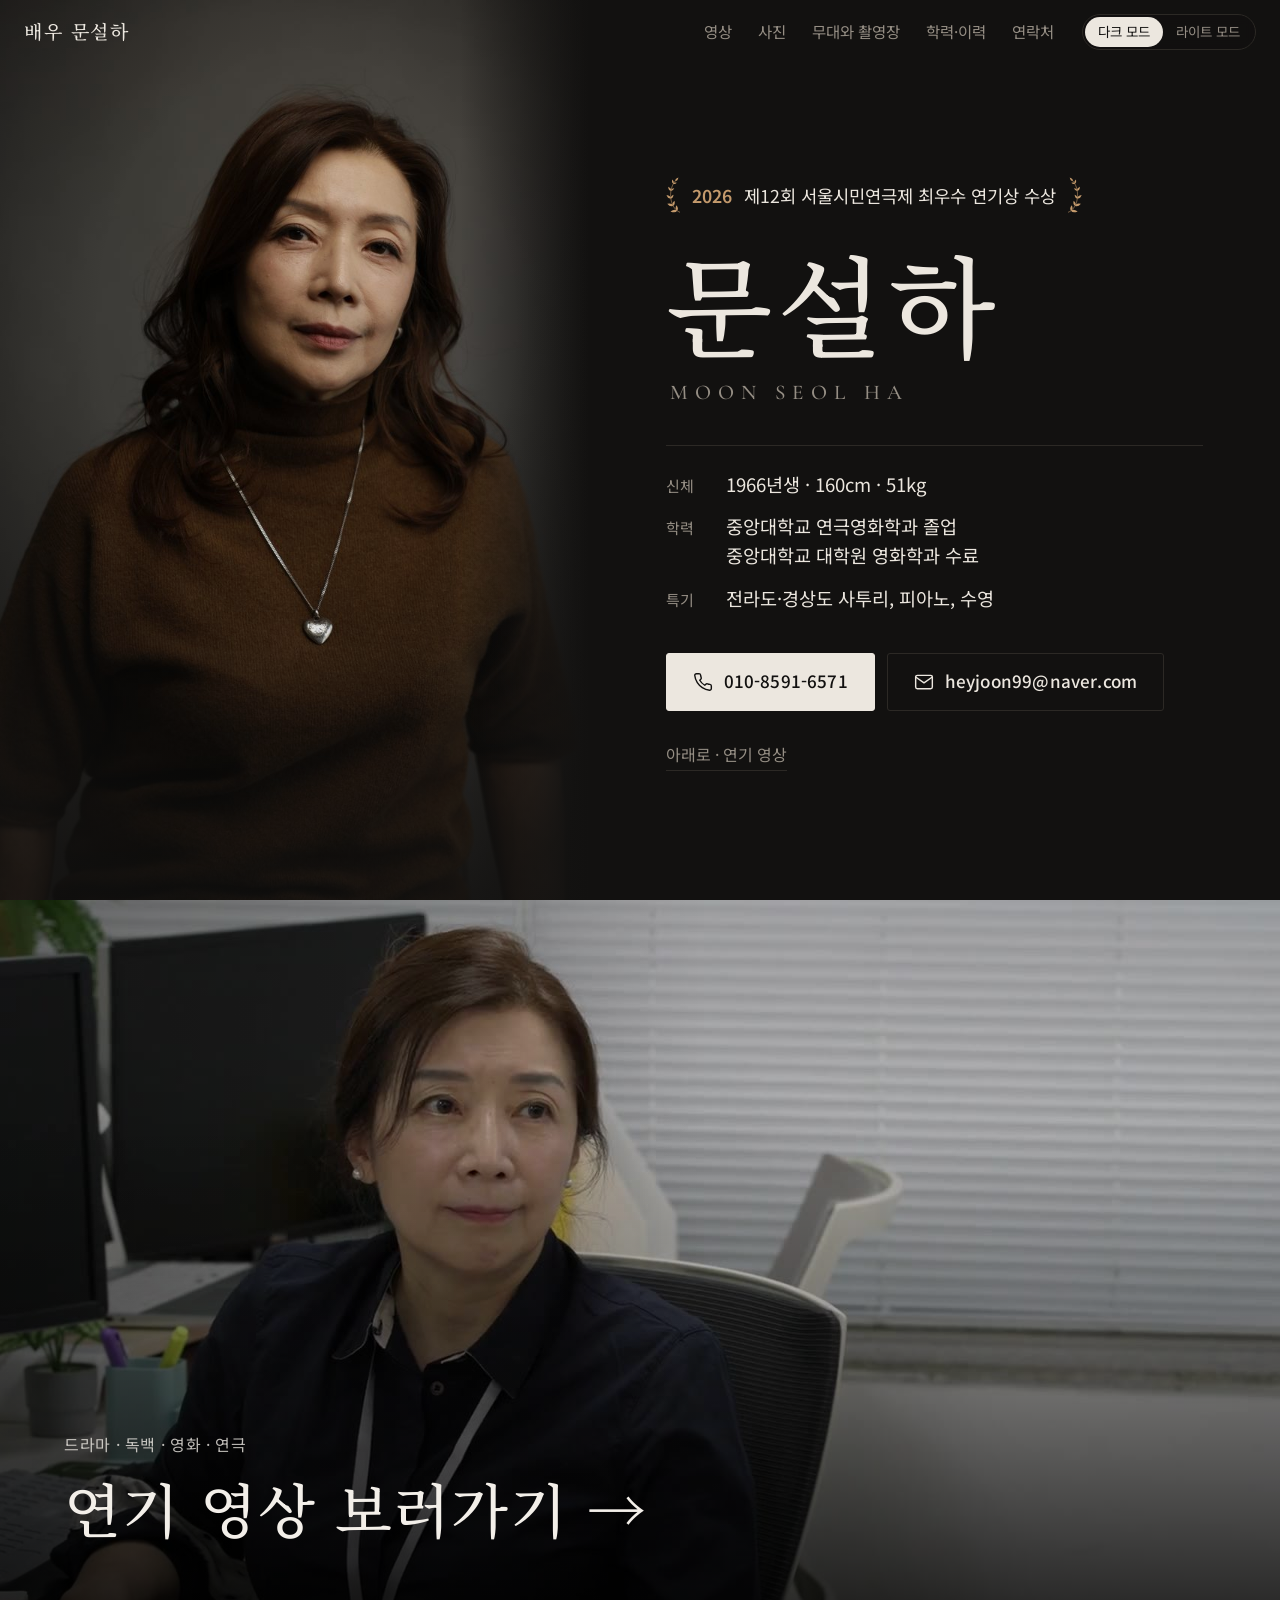
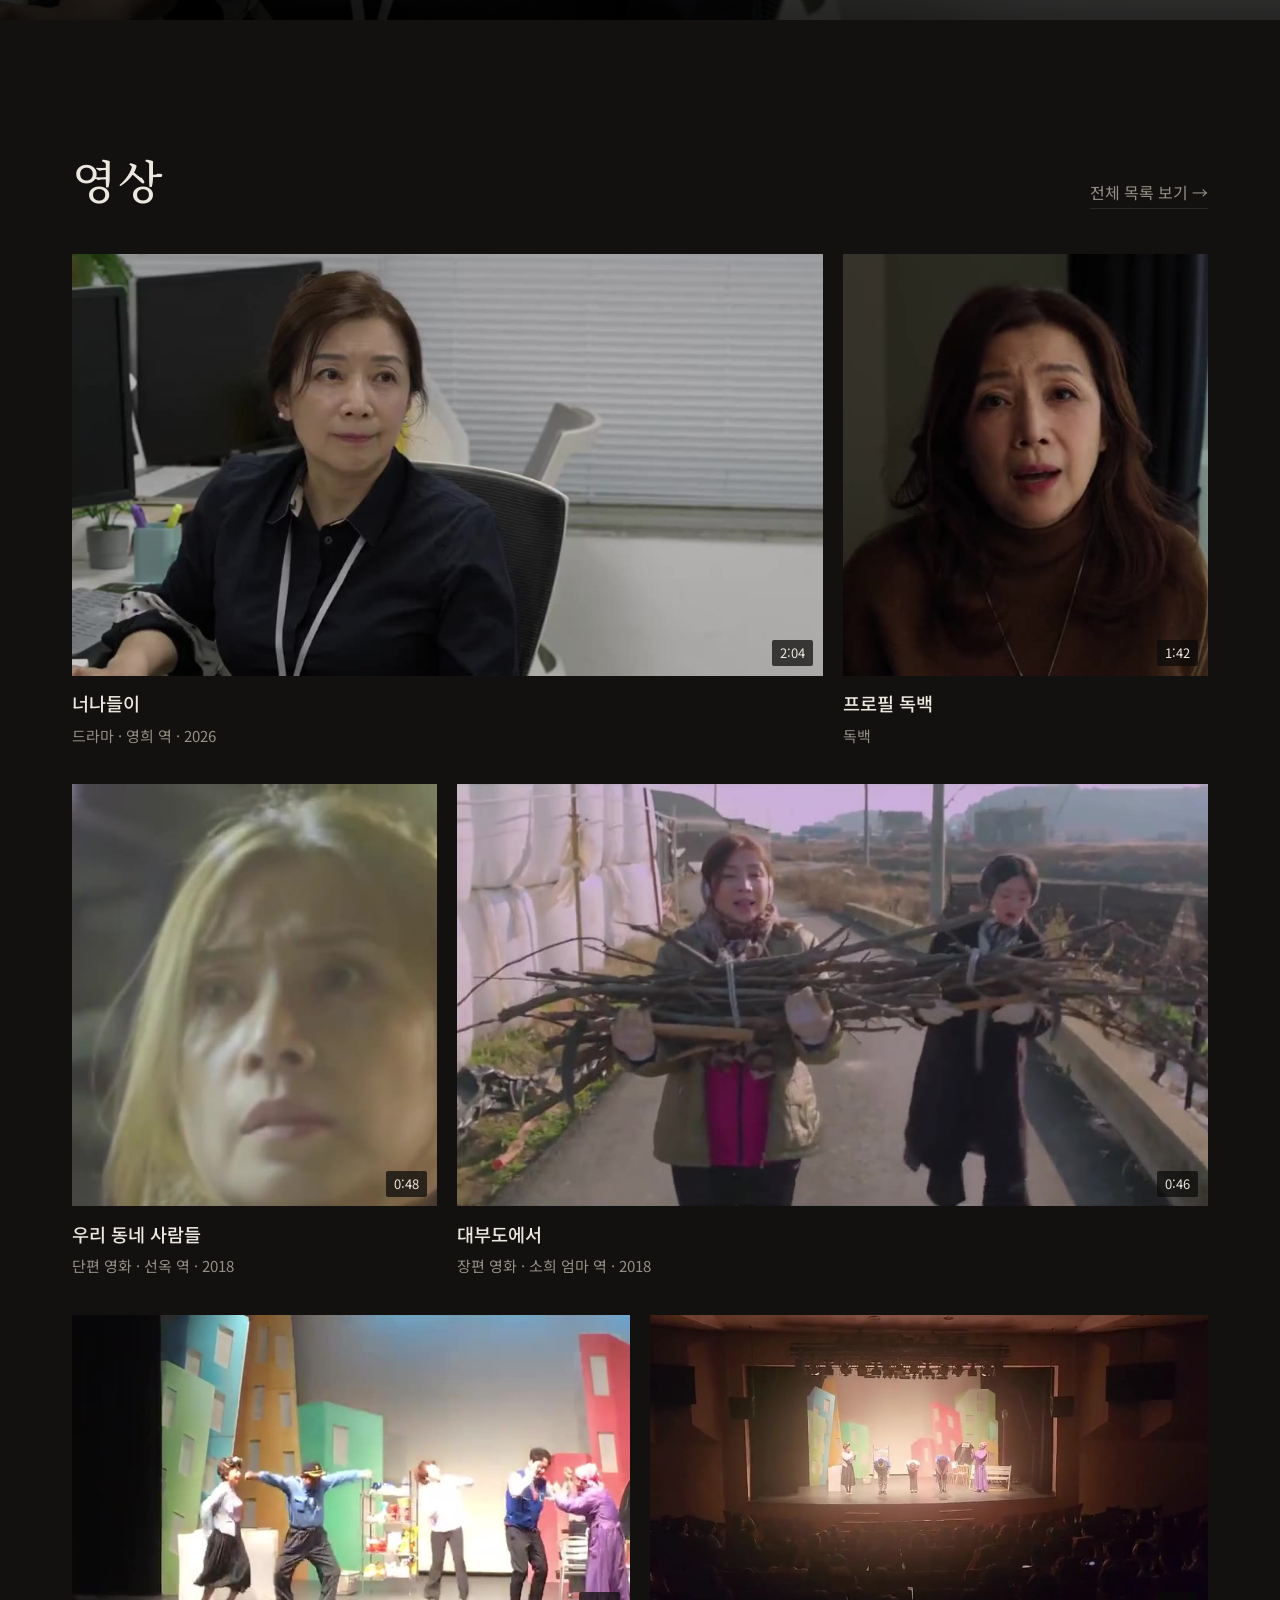
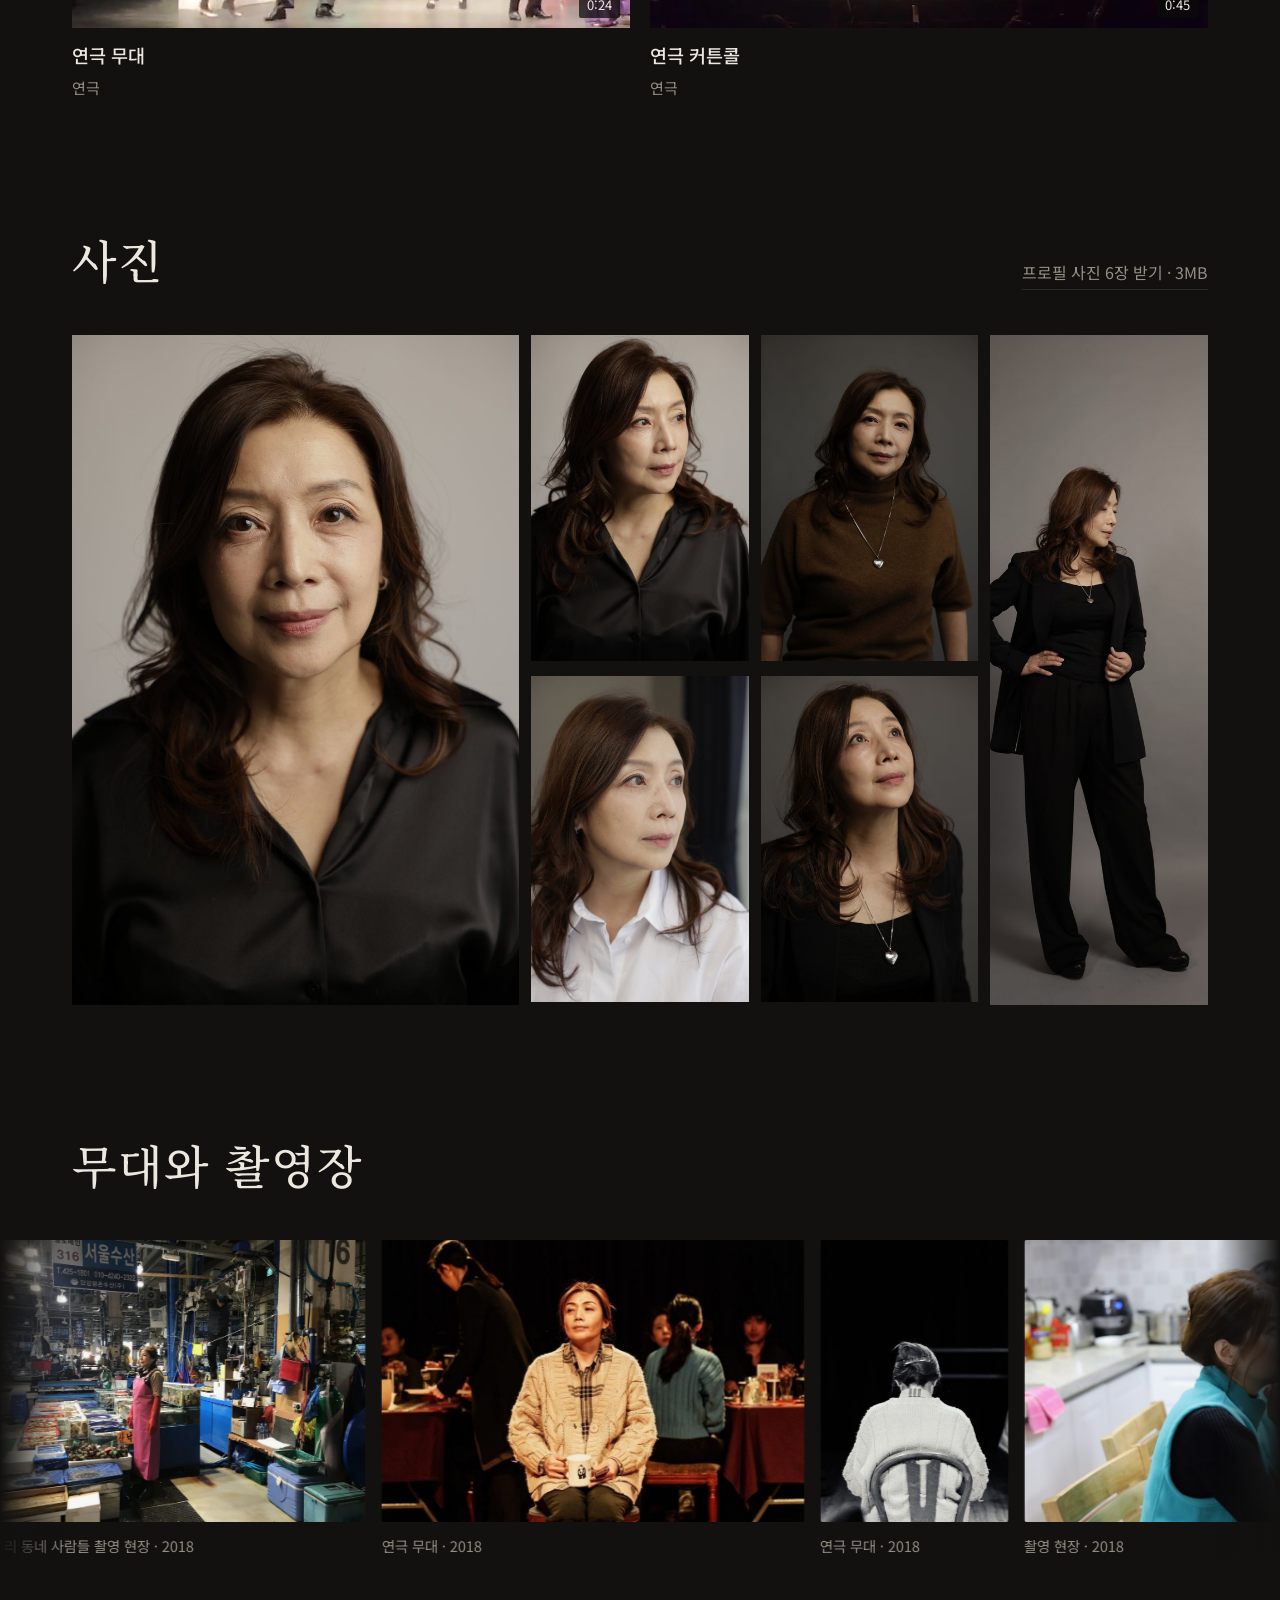
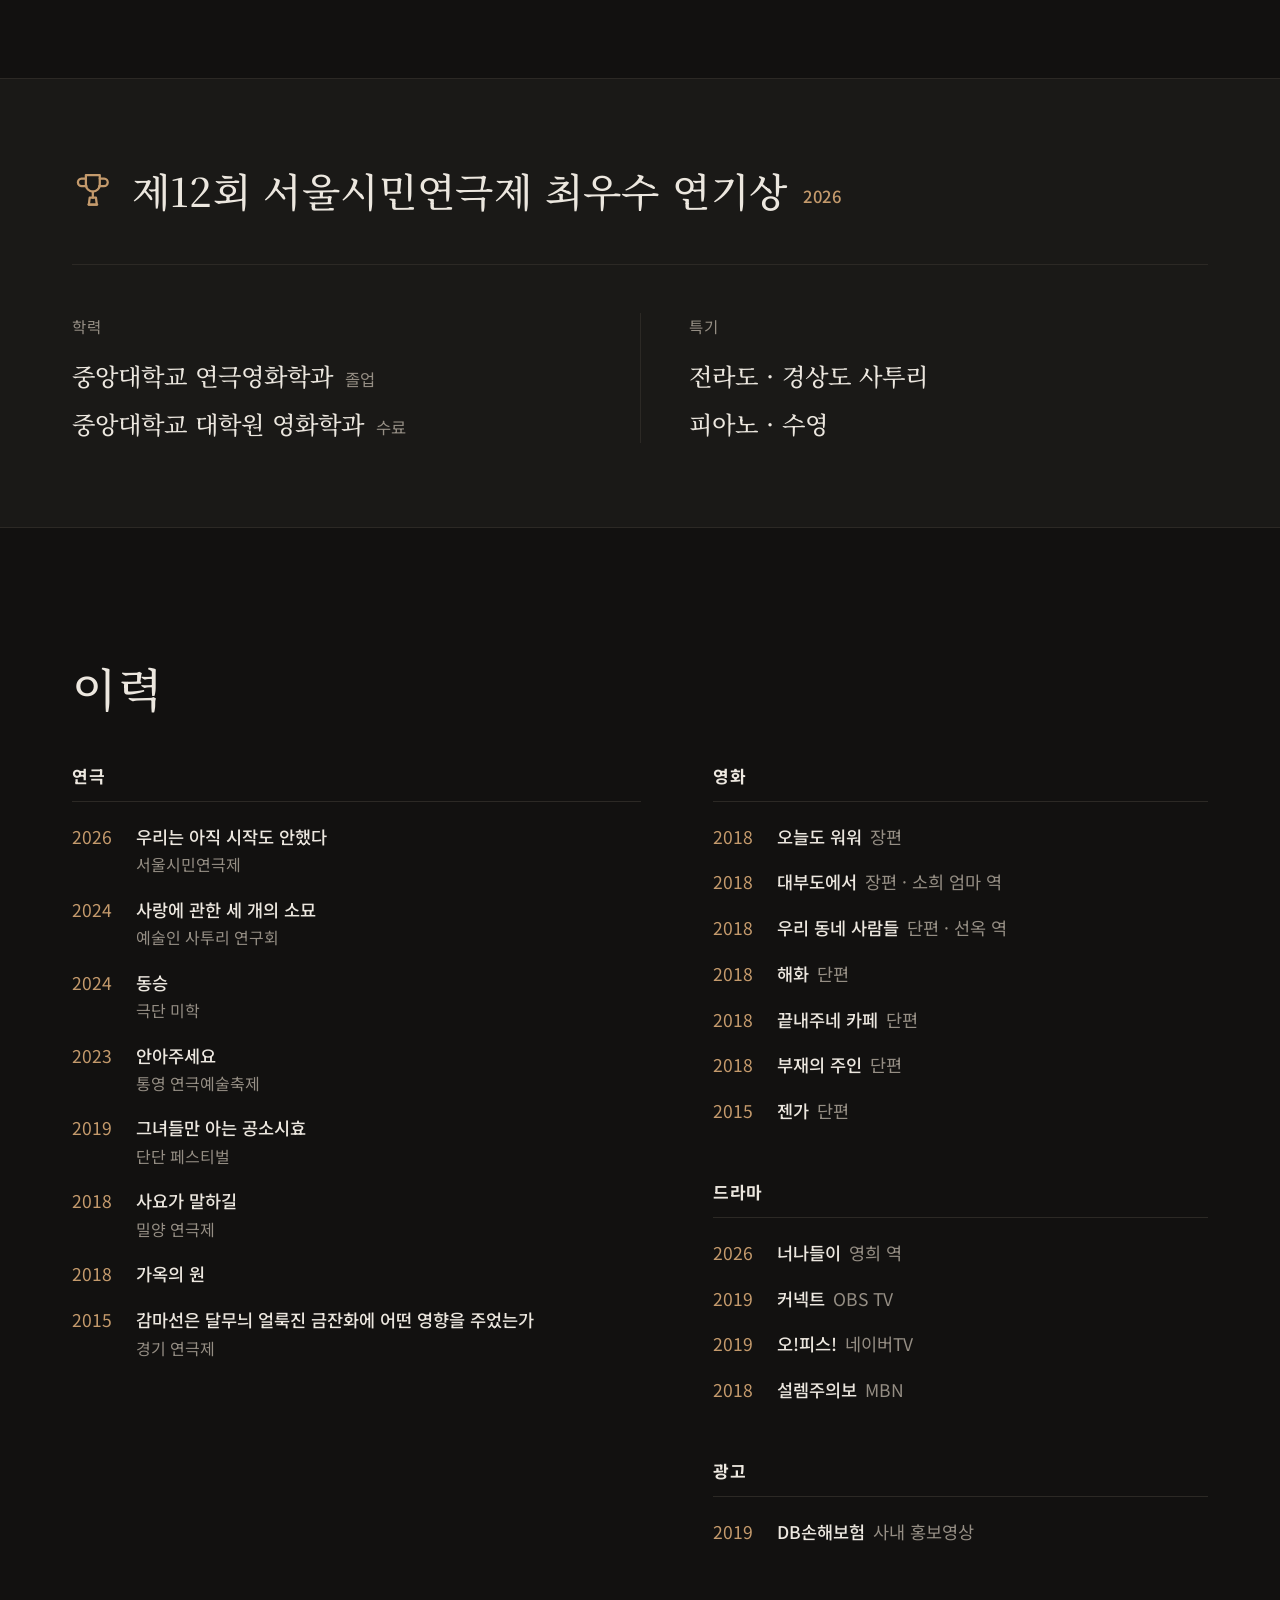
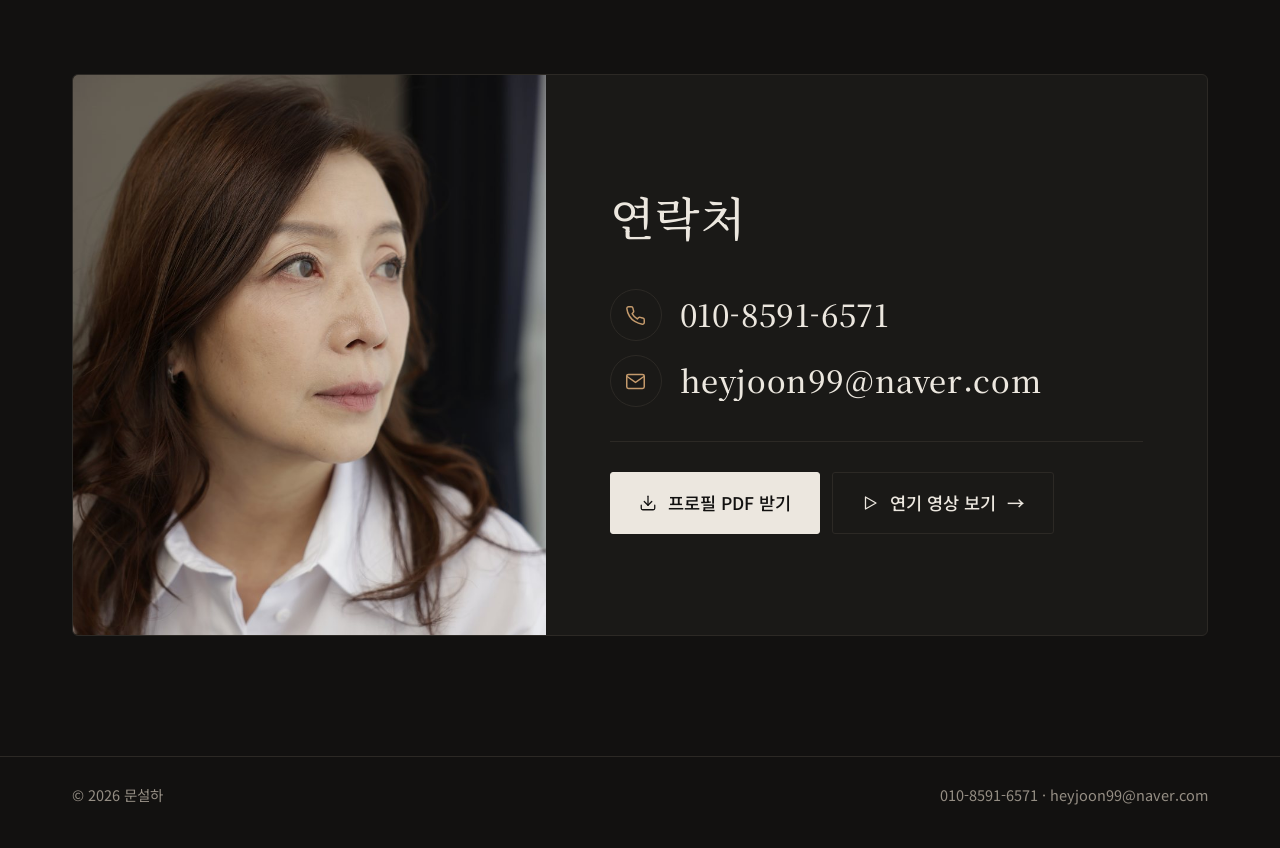
==== commit b2d74dd1: "너나들이: 드라마 · 영희 역 · 2026, 이력 드라마에 추가 Co-Authored-By: Claude Opus 5.5 <noreply@anthropic.com>" ====
--- a/index.html
+++ b/index.html
@@ -55,7 +55,7 @@
       <video class="reel-video" muted loop playsinline autoplay preload="auto" poster="assets/reel-poster.jpg"><source src="assets/reel.mp4" type="video/mp4"></video>
       <span class="reel-shade"></span>
       <span class="reel-copy">
-        <span class="reel-kicker">출연 장면 · 독백 · 영화 · 연극</span>
+        <span class="reel-kicker">드라마 · 독백 · 영화 · 연극</span>
         <span class="reel-cta">연기 영상 보러가기 <span class="arrow">→</span></span>
       </span>
     </a>
@@ -66,7 +66,7 @@
       <div class="sec-head reveal"><h2 id="videos-title">영상</h2><a class="more" href="videos.html">전체 목록 보기 →</a></div>
       <div class="vgrid"><a class="vcard wide" href="v/office.html">
   <span class="vthumb"><video muted loop playsinline preload="none" poster="assets/prev/office.jpg" data-src="assets/prev/office.mp4"></video><span class="dur">2:04</span><span class="play" aria-hidden="true">보기 →</span></span>
-  <span class="vtext"><span class="vtitle">너나들이</span><span class="vmeta">출연 장면 · 영희 역 · 2026 촬영</span></span>
+  <span class="vtext"><span class="vtitle">너나들이</span><span class="vmeta">드라마 · 영희 역 · 2026</span></span>
 </a><a class="vcard narrow" href="v/monologue.html">
   <span class="vthumb"><video muted loop playsinline preload="none" poster="assets/prev/monologue.jpg" data-src="assets/prev/monologue.mp4"></video><span class="dur">1:42</span><span class="play" aria-hidden="true">보기 →</span></span>
   <span class="vtext"><span class="vtitle">프로필 독백</span><span class="vmeta">독백</span></span>
@@ -130,7 +130,7 @@
         <div class="group reveal"><h3>연극</h3><ol class="list stack"><li><span class="y">2026</span><span class="t">우리는 아직 시작도 안했다<span class="s">서울시민연극제</span></span></li><li><span class="y">2024</span><span class="t">사랑에 관한 세 개의 소묘<span class="s">예술인 사투리 연구회</span></span></li><li><span class="y">2024</span><span class="t">동승<span class="s">극단 미학</span></span></li><li><span class="y">2023</span><span class="t">안아주세요<span class="s">통영 연극예술축제</span></span></li><li><span class="y">2019</span><span class="t">그녀들만 아는 공소시효<span class="s">단단 페스티벌</span></span></li><li><span class="y">2018</span><span class="t">사요가 말하길<span class="s">밀양 연극제</span></span></li><li><span class="y">2018</span><span class="t">가옥의 원</span></li><li><span class="y">2015</span><span class="t">감마선은 달무늬 얼룩진 금잔화에 어떤 영향을 주었는가<span class="s">경기 연극제</span></span></li></ol></div>
         <div class="reveal">
           <div class="group"><h3>영화</h3><ol class="list inline"><li><span class="y">2018</span><span class="t">오늘도 워워<span class="s">장편</span></span></li><li><span class="y">2018</span><span class="t">대부도에서<span class="s">장편 · 소희 엄마 역</span></span></li><li><span class="y">2018</span><span class="t">우리 동네 사람들<span class="s">단편 · 선옥 역</span></span></li><li><span class="y">2018</span><span class="t">해화<span class="s">단편</span></span></li><li><span class="y">2018</span><span class="t">끝내주네 카페<span class="s">단편</span></span></li><li><span class="y">2018</span><span class="t">부재의 주인<span class="s">단편</span></span></li><li><span class="y">2015</span><span class="t">젠가<span class="s">단편</span></span></li></ol></div>
-          <div class="group"><h3>드라마</h3><ol class="list inline"><li><span class="y">2019</span><span class="t">커넥트<span class="s">OBS TV</span></span></li><li><span class="y">2019</span><span class="t">오!피스!<span class="s">네이버TV</span></span></li><li><span class="y">2018</span><span class="t">설렘주의보<span class="s">MBN</span></span></li></ol></div>
+          <div class="group"><h3>드라마</h3><ol class="list inline"><li><span class="y">2026</span><span class="t">너나들이<span class="s">영희 역</span></span></li><li><span class="y">2019</span><span class="t">커넥트<span class="s">OBS TV</span></span></li><li><span class="y">2019</span><span class="t">오!피스!<span class="s">네이버TV</span></span></li><li><span class="y">2018</span><span class="t">설렘주의보<span class="s">MBN</span></span></li></ol></div>
           <div class="group"><h3>광고</h3><ol class="list inline"><li><span class="y">2019</span><span class="t">DB손해보험<span class="s">사내 홍보영상</span></span></li></ol></div>
         </div>
       </div>
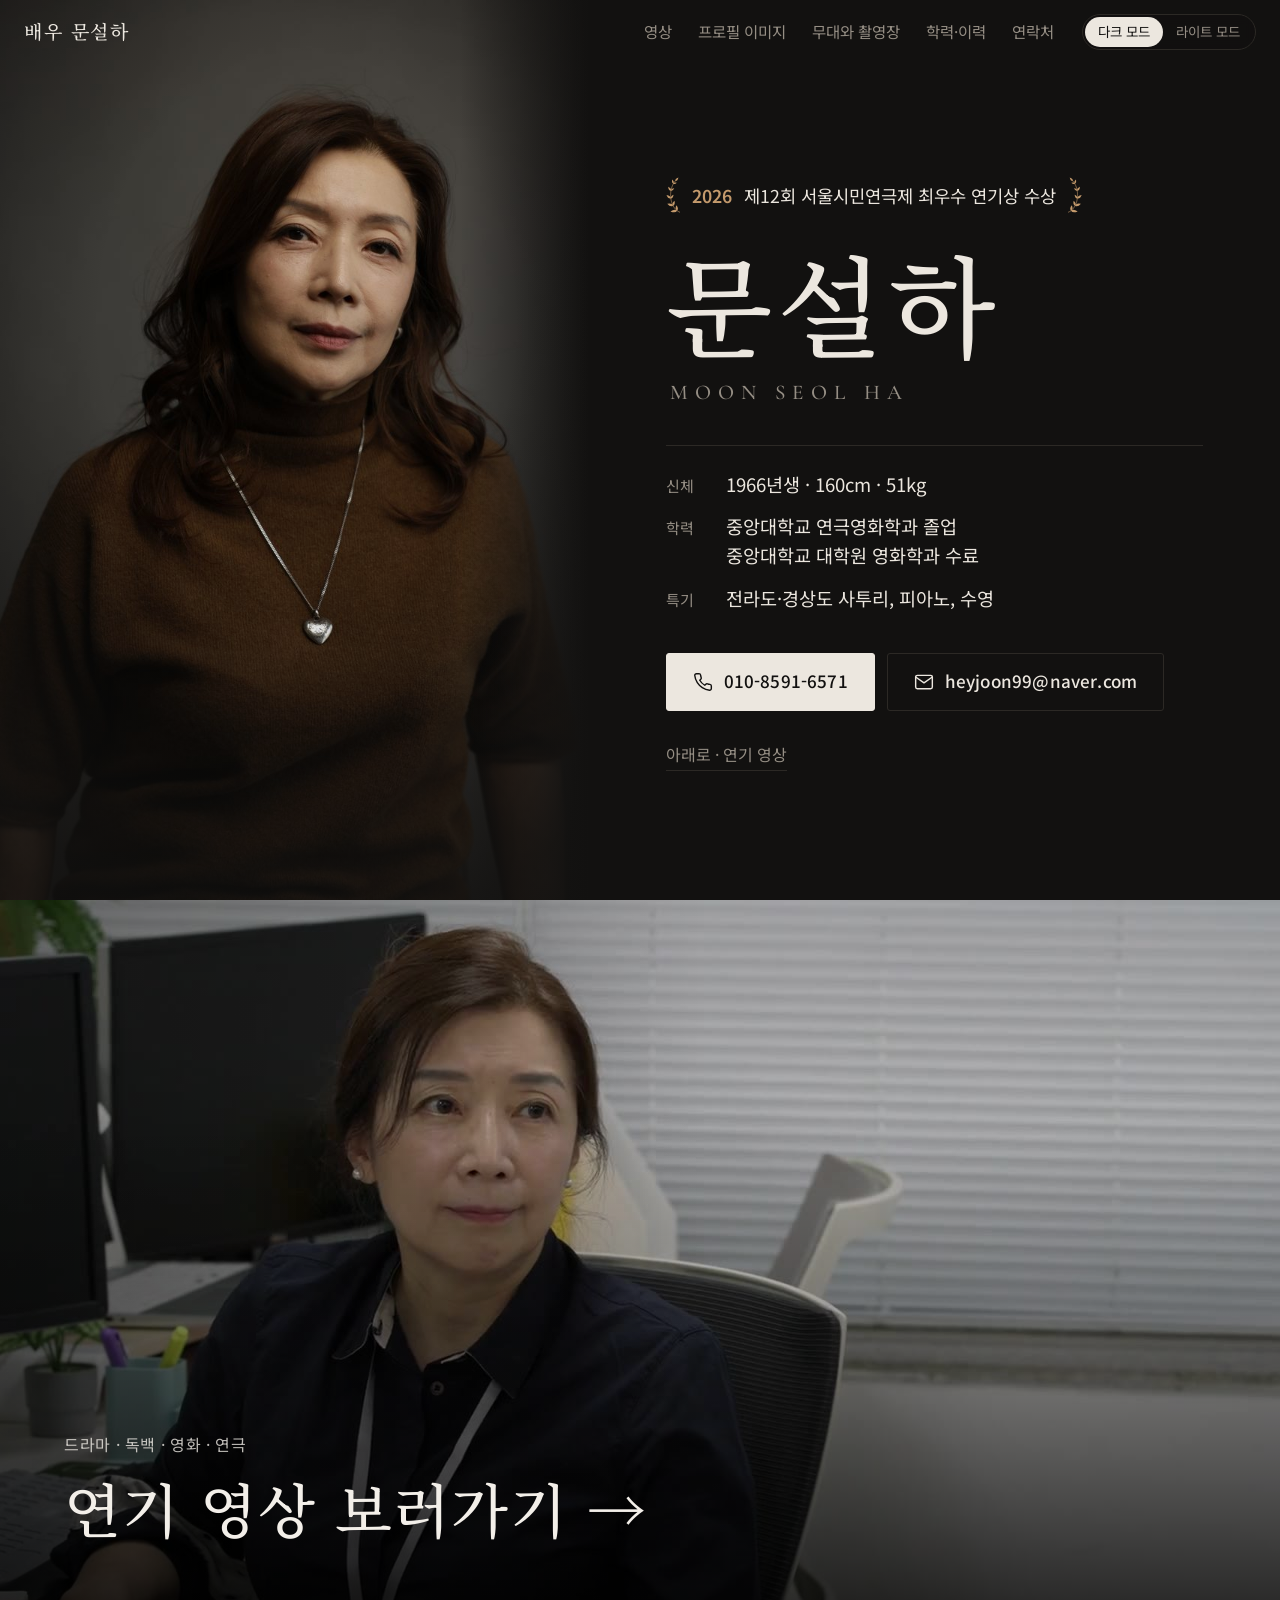
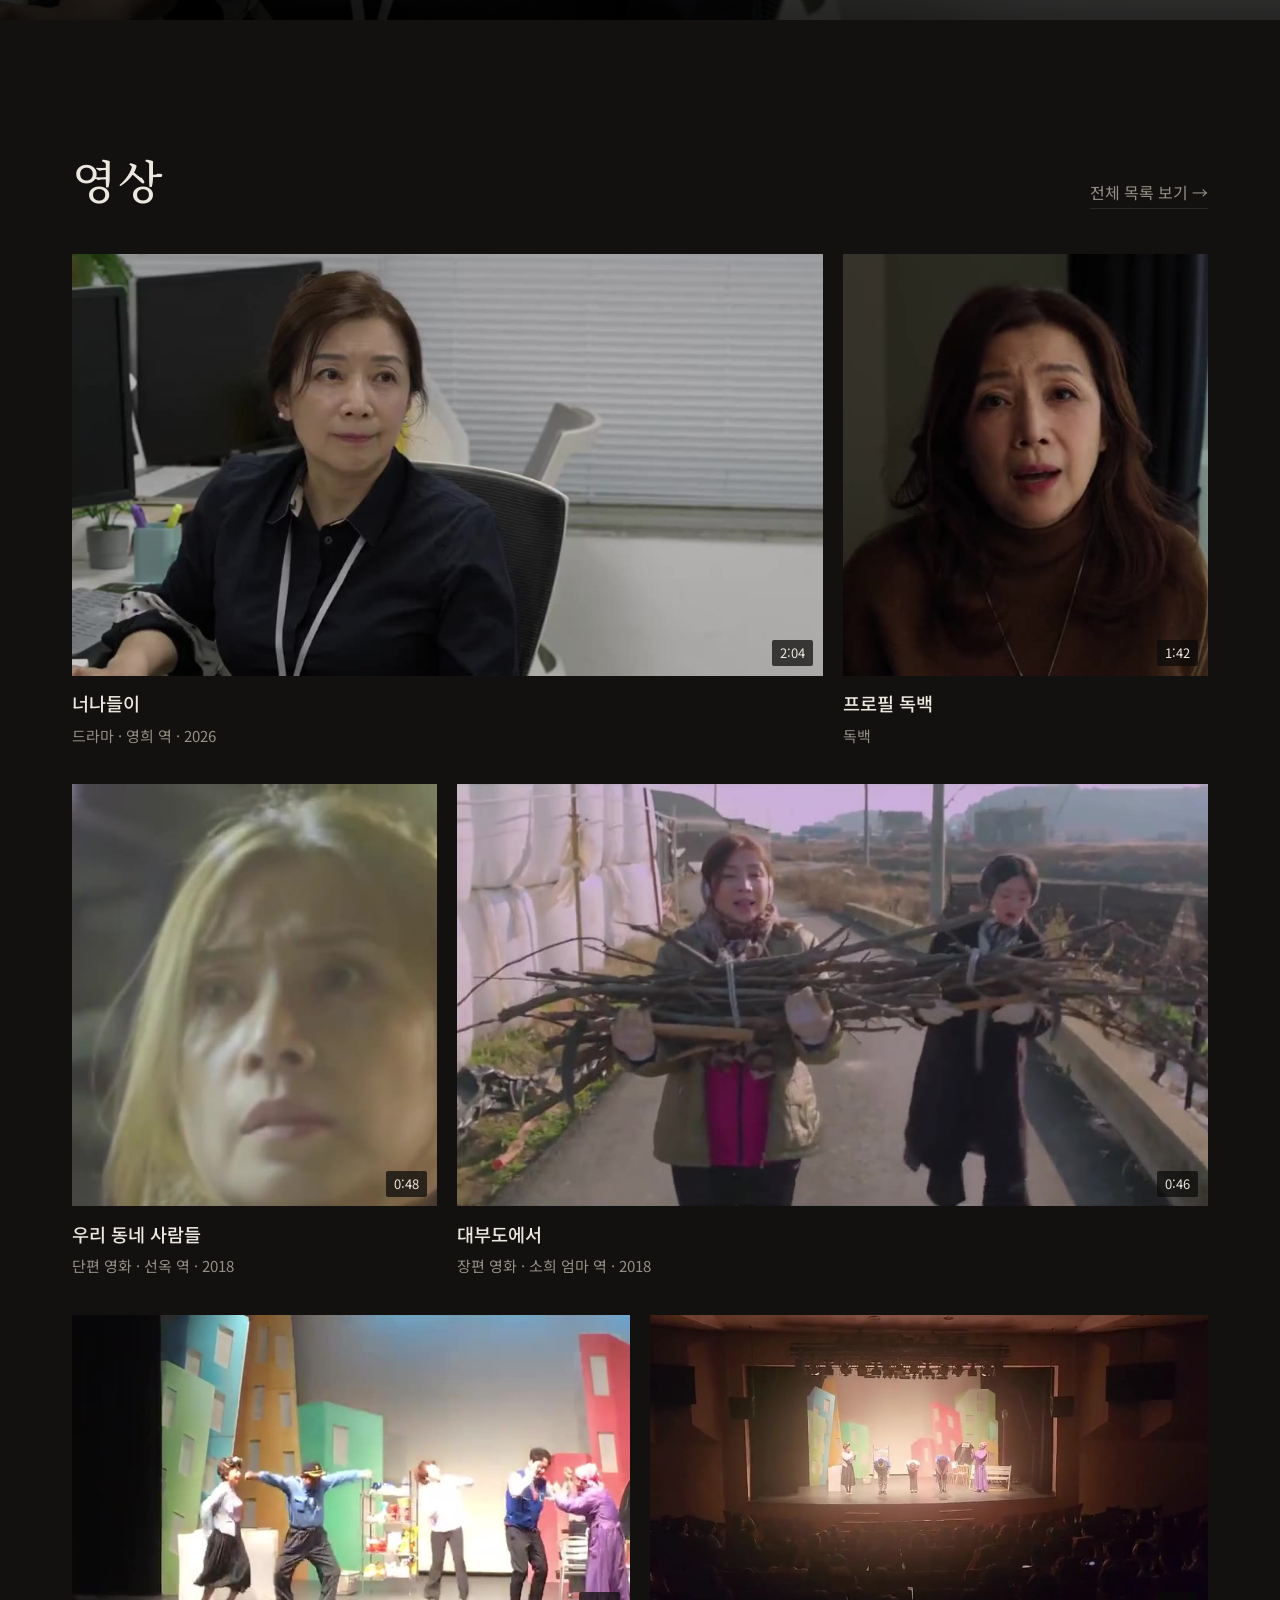
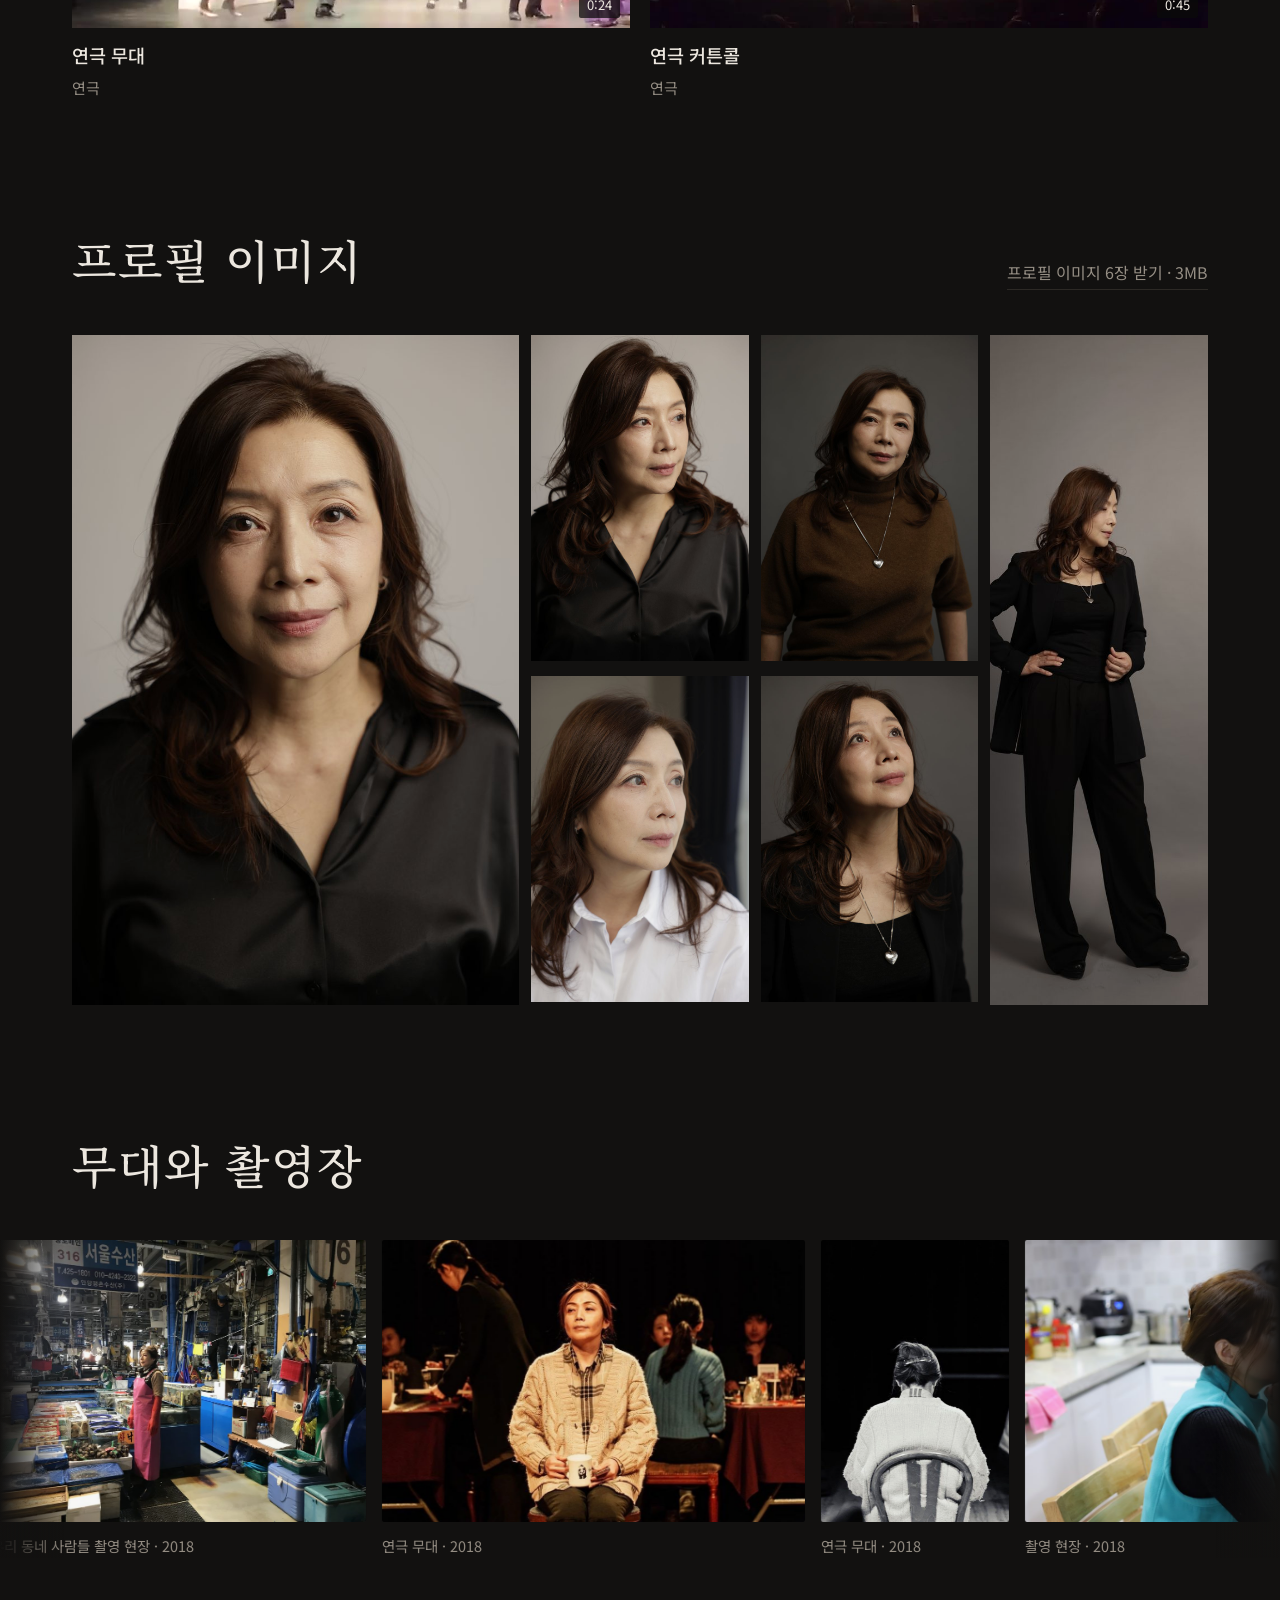
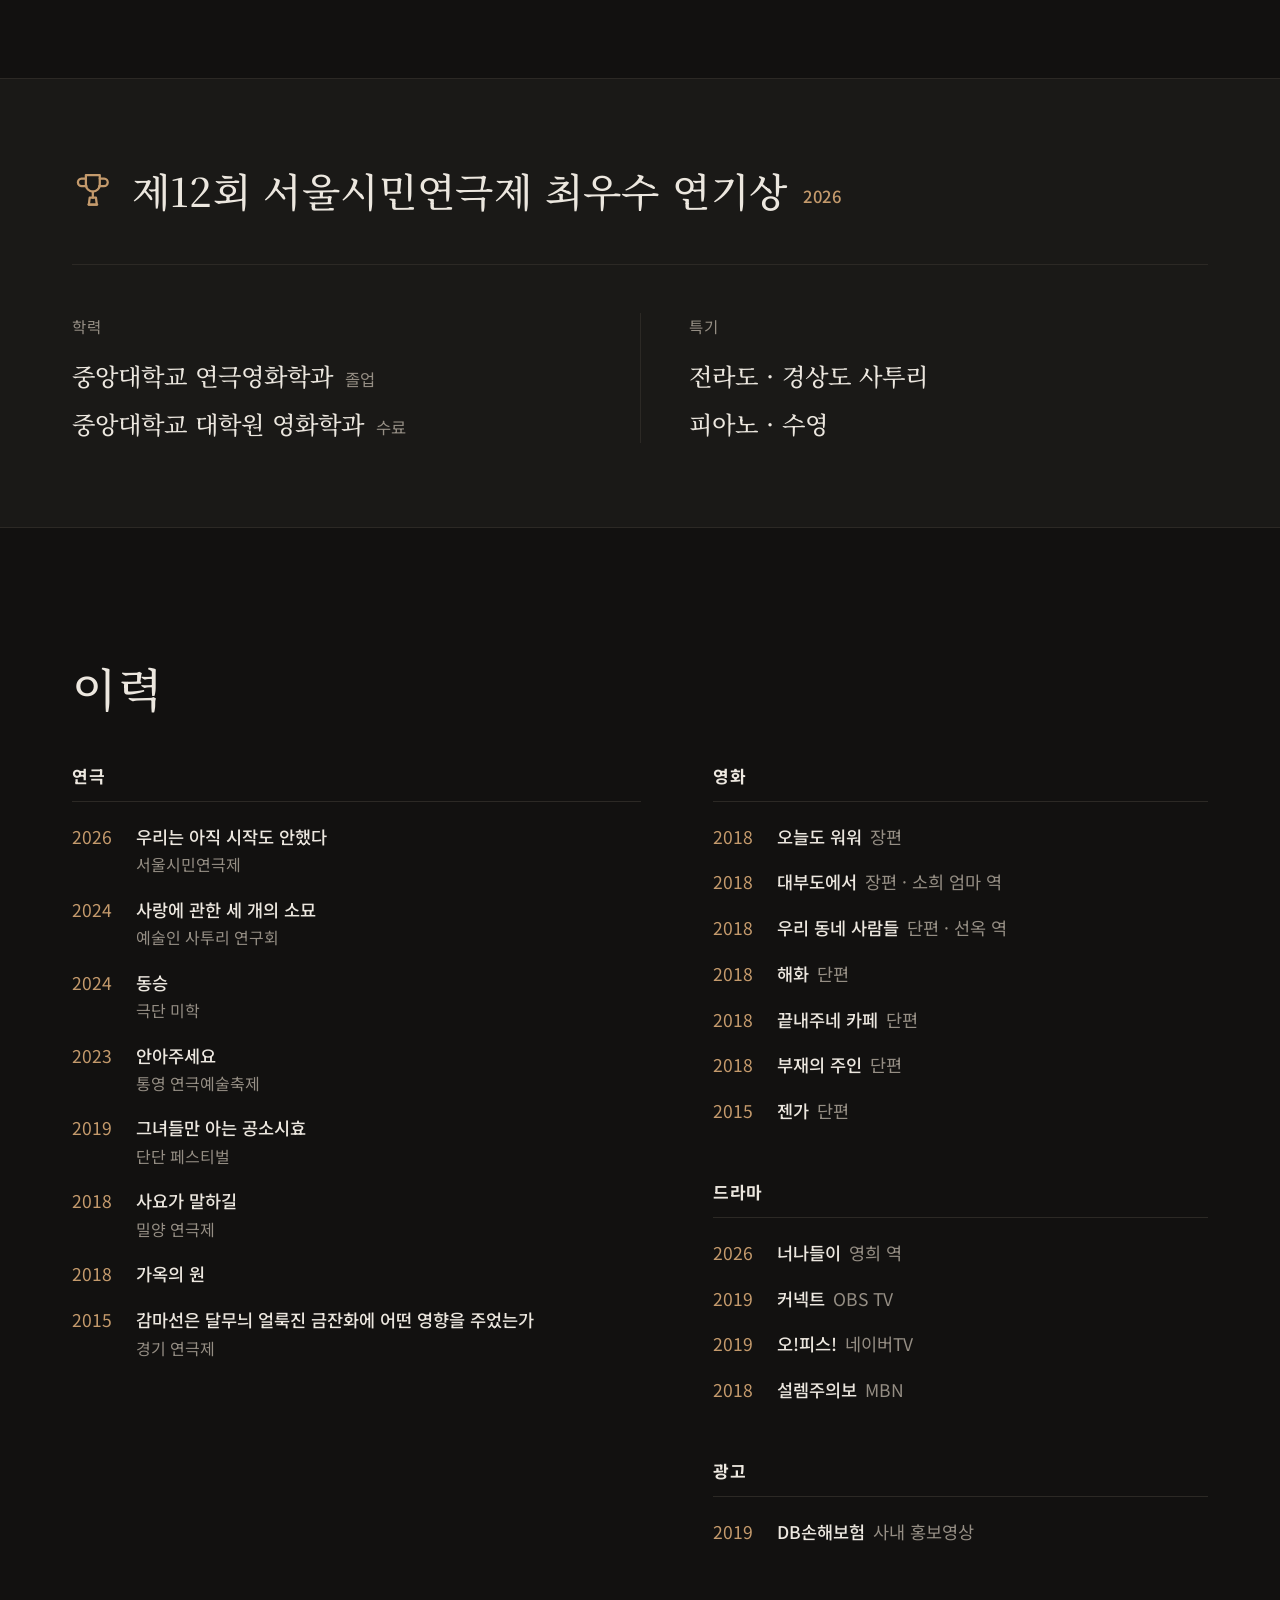
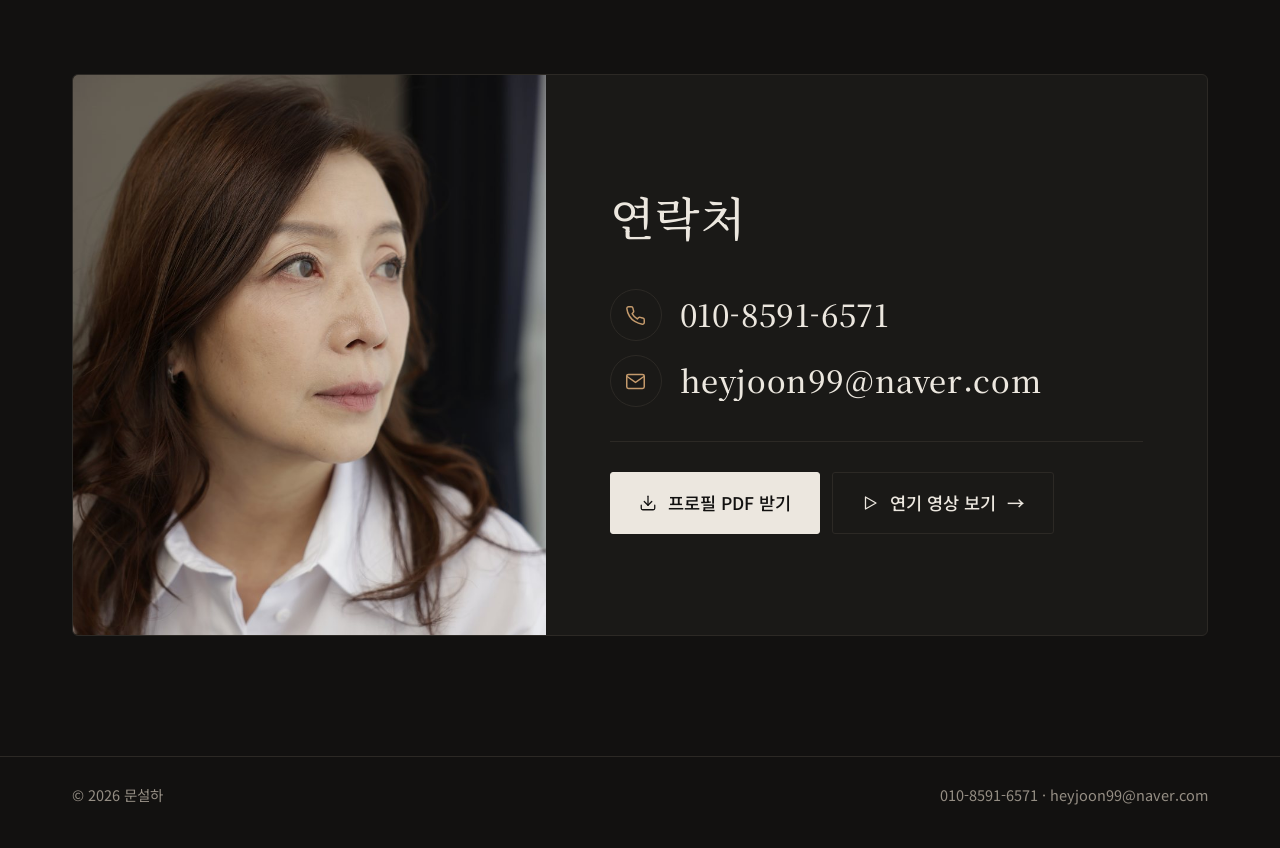
==== commit f35c9e7b: "사진 → 프로필 이미지 (구역 제목, 받기 링크, 위쪽 메뉴) Co-Authored-By: Claude Opus 5.5 <noreply@anthropic.com>" ====
--- a/index.html
+++ b/index.html
@@ -23,7 +23,7 @@
 <body class="home">
 <header class="top" id="topbar">
   <a class="mark" href="index.html">배우 문설하</a>
-  <nav class="menu" aria-label="구역"><a href="#videos" data-spy="videos">영상</a><a href="#photos" data-spy="photos">사진</a><a href="#field" data-spy="field">무대와 촬영장</a><a href="#profile" data-spy="profile">학력·이력</a><a href="#contact" data-spy="contact">연락처</a></nav>
+  <nav class="menu" aria-label="구역"><a href="#videos" data-spy="videos">영상</a><a href="#photos" data-spy="photos">프로필 이미지</a><a href="#field" data-spy="field">무대와 촬영장</a><a href="#profile" data-spy="profile">학력·이력</a><a href="#contact" data-spy="contact">연락처</a></nav>
   <div class="theme" role="group" aria-label="화면 모드">
     <button type="button" data-mode="dark" aria-pressed="true">다크 모드</button>
     <button type="button" data-mode="light" aria-pressed="false">라이트 모드</button>
@@ -88,7 +88,7 @@
 
   <section class="sec" id="photos" aria-labelledby="photos-title">
     <div class="wrap">
-      <div class="sec-head reveal"><h2 id="photos-title">사진</h2><a class="more" href="assets/문설하_프로필사진.zip" download="문설하_프로필사진.zip">프로필 사진 6장 받기 · 3MB</a></div>
+      <div class="sec-head reveal"><h2 id="photos-title">프로필 이미지</h2><a class="more" href="assets/문설하_프로필사진.zip" download="문설하_프로필이미지.zip">프로필 이미지 6장 받기 · 3MB</a></div>
       <div class="gallery reveal" id="gallery"><button class="ph g-743" type="button" data-i="0"><img loading="lazy" src="assets/photo-743-sm.jpg" srcset="assets/photo-743-sm.jpg 800w, assets/photo-743.jpg 1600w" sizes="(min-width: 861px) 460px, 50vw" alt="정면, 검은 셔츠"></button><button class="ph g-707" type="button" data-i="1"><img loading="lazy" src="assets/photo-707-sm.jpg" srcset="assets/photo-707-sm.jpg 800w, assets/photo-707.jpg 1600w" sizes="(min-width: 861px) 460px, 50vw" alt="옆을 바라보는 얼굴, 검은 셔츠"></button><button class="ph g-808" type="button" data-i="2"><img loading="lazy" src="assets/photo-808-sm.jpg" srcset="assets/photo-808-sm.jpg 800w, assets/photo-808.jpg 1600w" sizes="(min-width: 861px) 460px, 50vw" alt="정면, 갈색 니트"></button><button class="ph g-898" type="button" data-i="5"><img loading="lazy" src="assets/photo-898-sm.jpg" srcset="assets/photo-898-sm.jpg 800w, assets/photo-898.jpg 1600w" sizes="(min-width: 861px) 460px, 50vw" alt="전신, 검은 정장"></button><button class="ph g-772" type="button" data-i="3"><img loading="lazy" src="assets/photo-772-sm.jpg" srcset="assets/photo-772-sm.jpg 800w, assets/photo-772.jpg 1600w" sizes="(min-width: 861px) 460px, 50vw" alt="창가 자연광, 흰 셔츠"></button><button class="ph g-947" type="button" data-i="4"><img loading="lazy" src="assets/photo-947-sm.jpg" srcset="assets/photo-947-sm.jpg 800w, assets/photo-947.jpg 1600w" sizes="(min-width: 861px) 460px, 50vw" alt="위를 올려다보는 얼굴, 검은 재킷"></button></div>
     </div>
   </section>
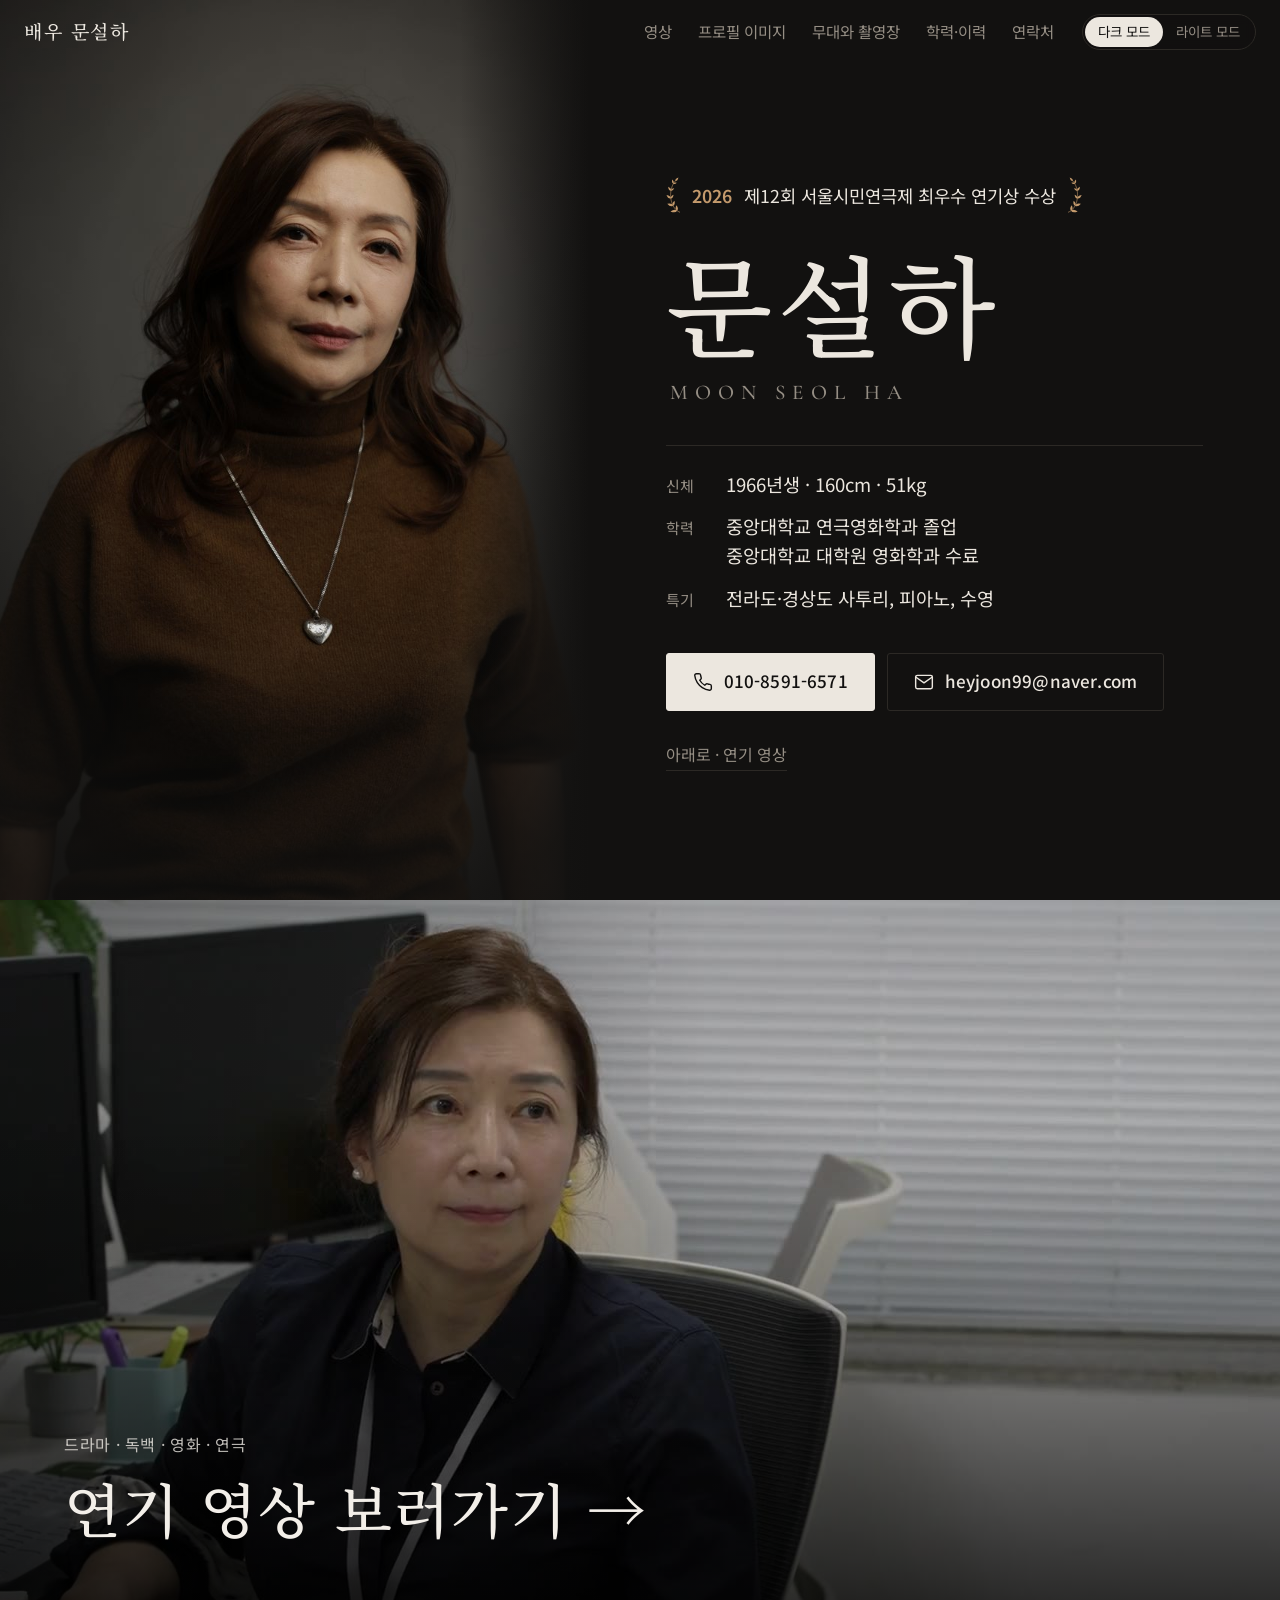
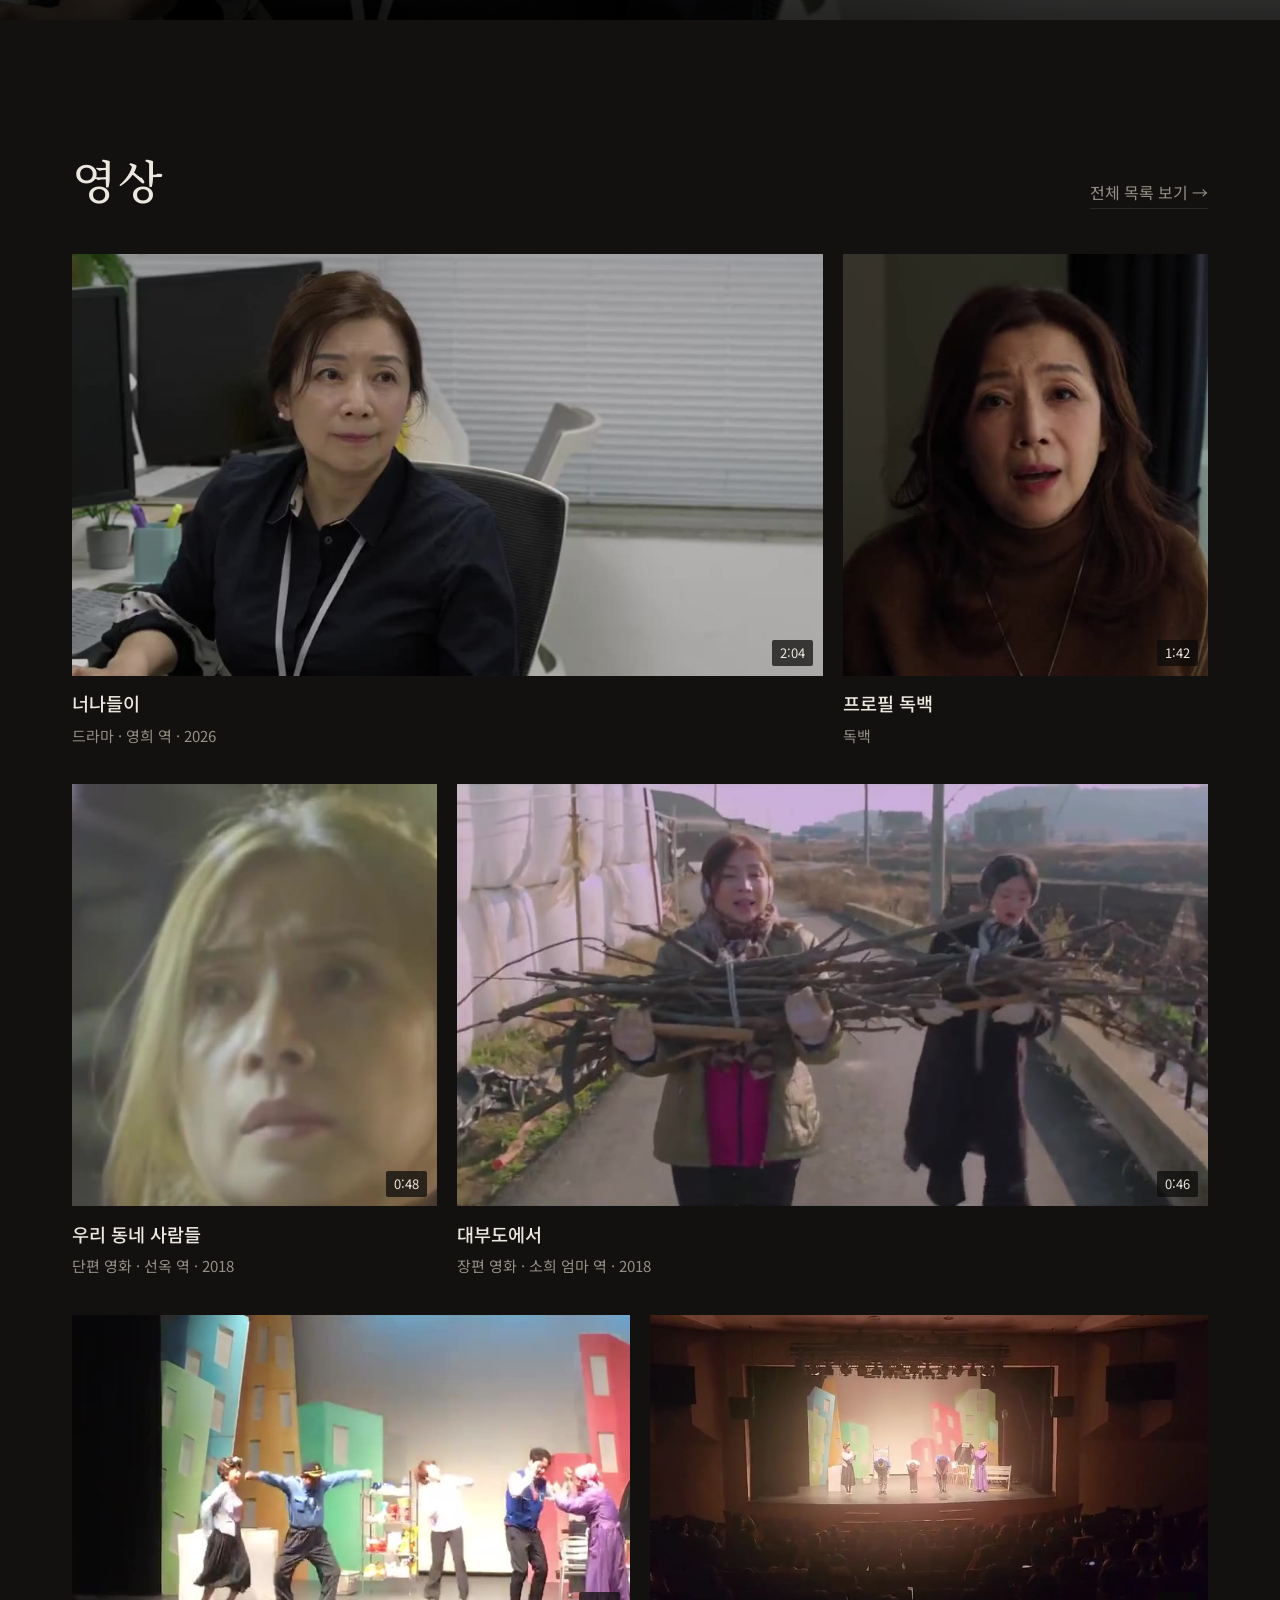
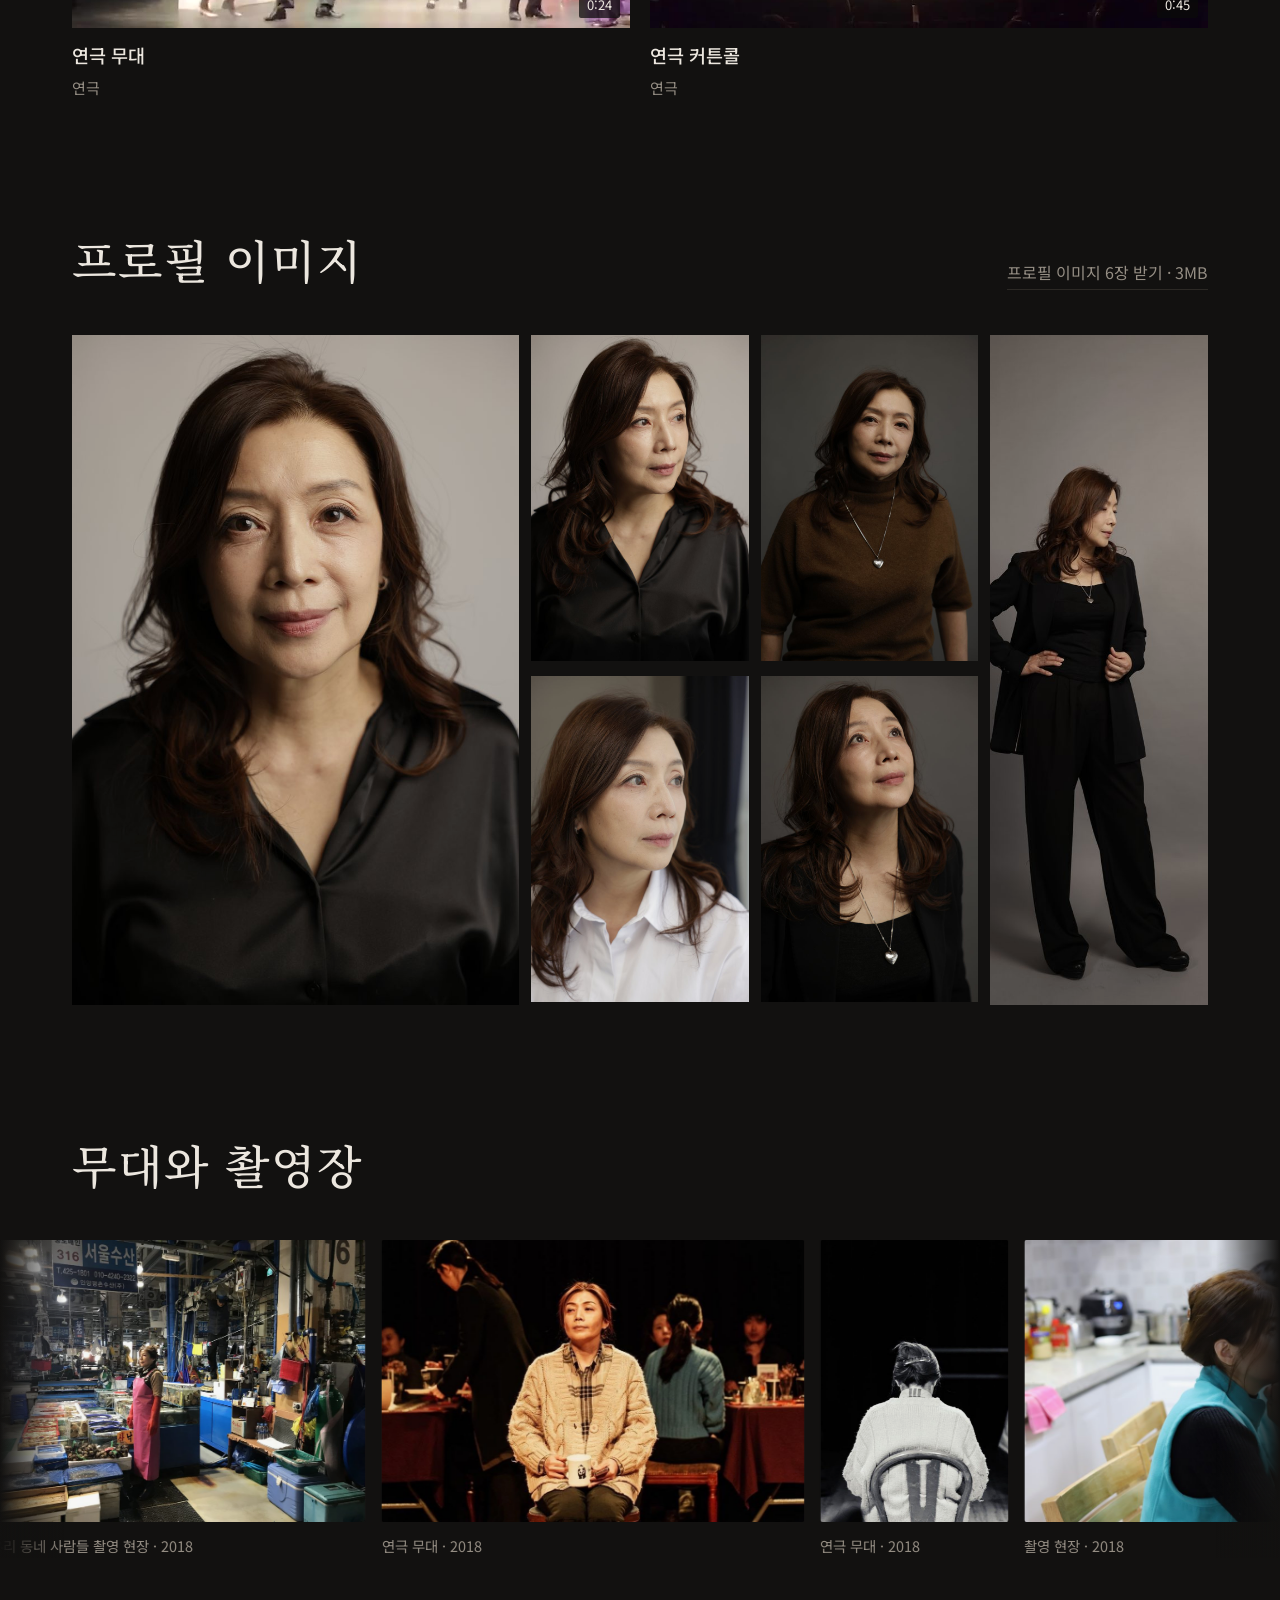
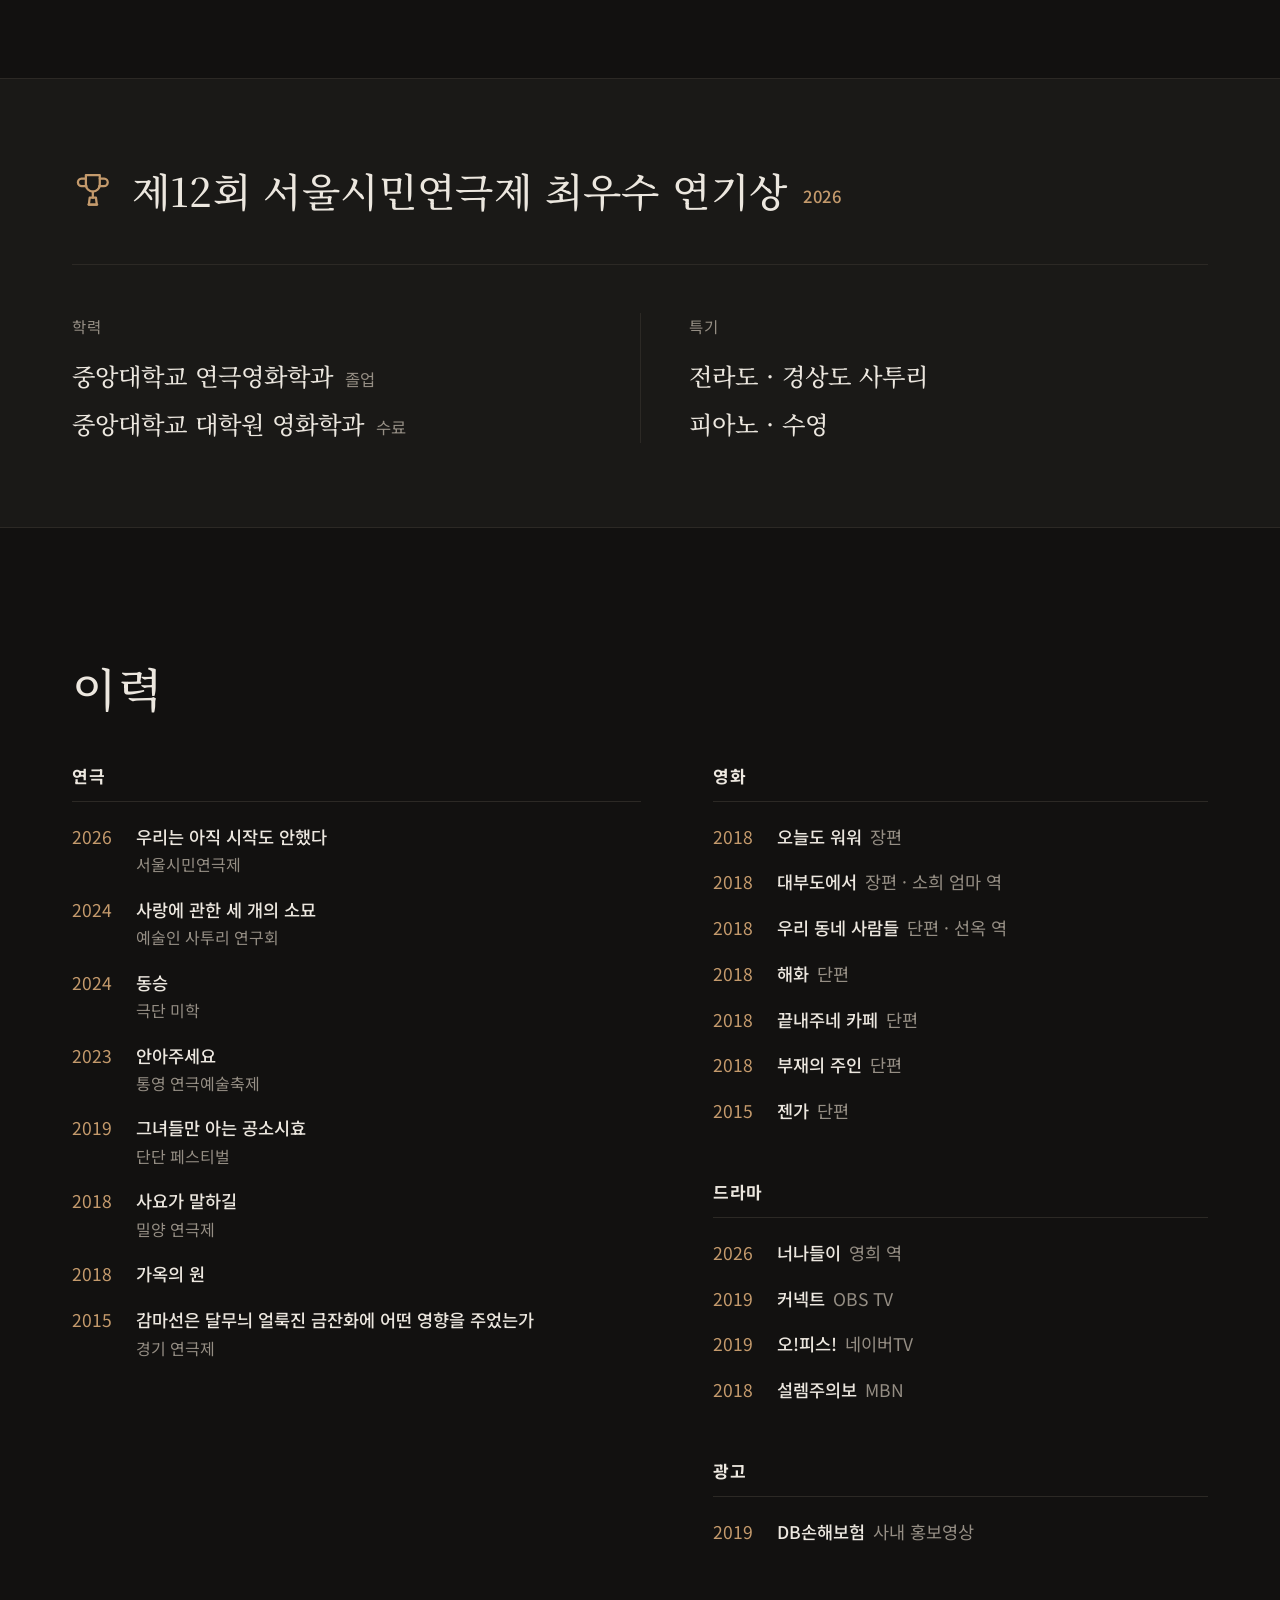
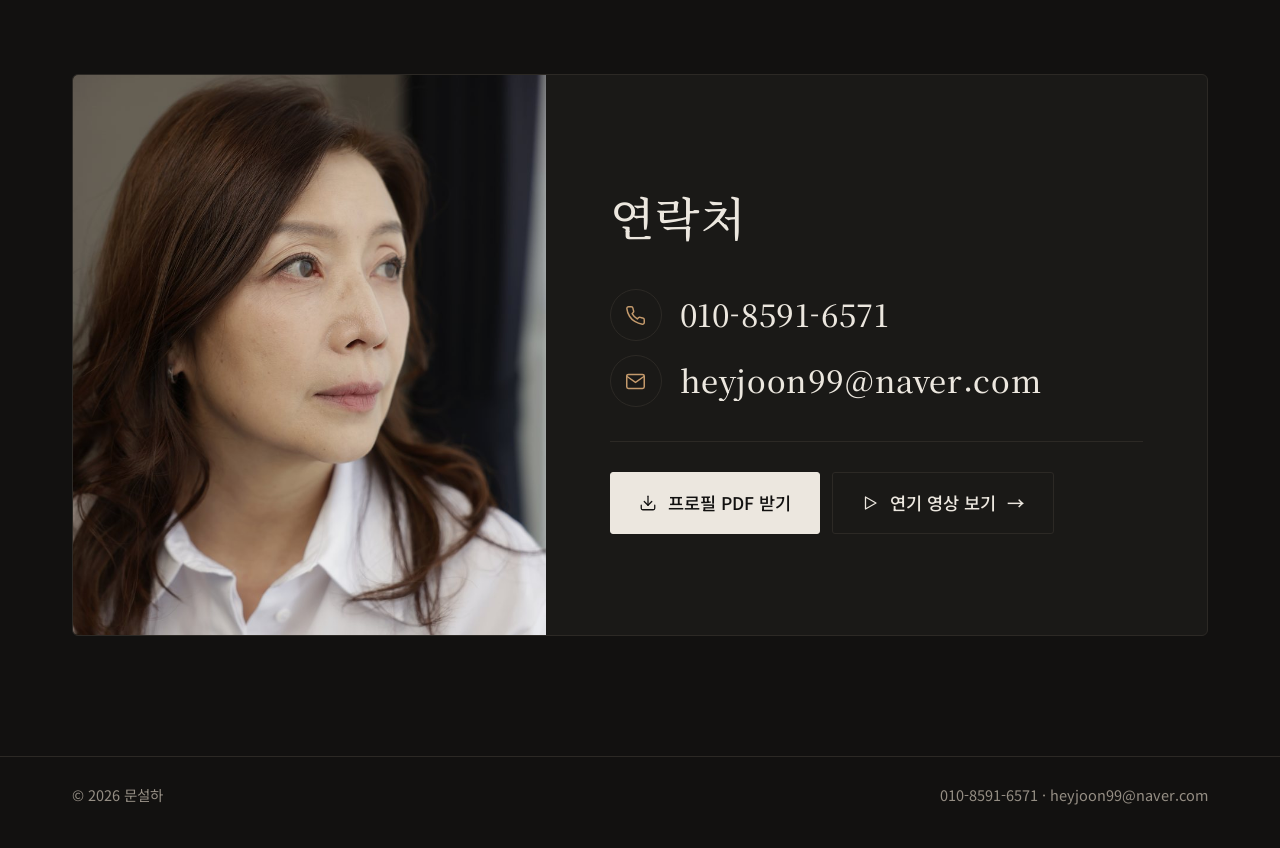
==== commit 54e3dfaf: "사진 크게 보기: 버튼 크게, 화살표는 사진 옆, 사진 개수는 사진 아래 가운데 Co-Authored-By: Claude Opus 5.5 <noreply@anthropic.com>" ====
--- a/index.html
+++ b/index.html
@@ -158,13 +158,22 @@
 </main>
 
 <dialog class="lb" id="lb" aria-label="사진 크게 보기">
-  <div class="lb-inner">
-    <div class="lb-bar"><span id="lb-count"></span><button type="button" id="lb-close">닫기</button></div>
-    <div class="lb-stage"><img id="lb-img" alt=""></div>
-    <div class="lb-foot"><span id="lb-cap"></span><a class="lb-dl" id="lb-dl" download>이 사진 받기</a></div>
+  <div class="lb-top">
+    <a class="lb-btn" id="lb-dl" download><svg class="ico" viewBox="0 0 24 24" aria-hidden="true"><path d="M21 15v4a2 2 0 0 1-2 2H5a2 2 0 0 1-2-2v-4"/><polyline points="7 10 12 15 17 10"/><line x1="12" y1="15" x2="12" y2="3"/></svg>이 사진 받기</a>
+    <button class="lb-btn" type="button" id="lb-close" autofocus><svg class="ico" viewBox="0 0 24 24" aria-hidden="true"><line x1="18" y1="6" x2="6" y2="18"/><line x1="6" y1="6" x2="18" y2="18"/></svg>닫기</button>
   </div>
-  <button class="nav prev" type="button" id="lb-prev" aria-label="이전 사진">‹</button>
-  <button class="nav next" type="button" id="lb-next" aria-label="다음 사진">›</button>
+  <div class="lb-main">
+    <div class="lb-row">
+      <button class="lb-arrow side" type="button" data-lb="prev" aria-label="이전 사진"><svg class="ico" viewBox="0 0 24 24" aria-hidden="true"><polyline points="15 18 9 12 15 6"/></svg></button>
+      <img id="lb-img" alt="">
+      <button class="lb-arrow side" type="button" data-lb="next" aria-label="다음 사진"><svg class="ico" viewBox="0 0 24 24" aria-hidden="true"><polyline points="9 18 15 12 9 6"/></svg></button>
+    </div>
+    <div class="lb-info">
+      <button class="lb-arrow under" type="button" data-lb="prev" aria-label="이전 사진"><svg class="ico" viewBox="0 0 24 24" aria-hidden="true"><polyline points="15 18 9 12 15 6"/></svg></button>
+      <div class="lb-text"><span class="lb-count" id="lb-count"></span><span class="lb-cap" id="lb-cap"></span></div>
+      <button class="lb-arrow under" type="button" data-lb="next" aria-label="다음 사진"><svg class="ico" viewBox="0 0 24 24" aria-hidden="true"><polyline points="9 18 15 12 9 6"/></svg></button>
+    </div>
+  </div>
 </dialog>
 <script>window.LB_PHOTOS = [{"src": "assets/photo-743.jpg", "dl": "assets/dl/문설하_743.jpg", "alt": "정면, 검은 셔츠", "name": "문설하_743.jpg", "cap": ""}, {"src": "assets/photo-707.jpg", "dl": "assets/dl/문설하_707.jpg", "alt": "옆을 바라보는 얼굴, 검은 셔츠", "name": "문설하_707.jpg", "cap": ""}, {"src": "assets/photo-808.jpg", "dl": "assets/dl/문설하_808.jpg", "alt": "정면, 갈색 니트", "name": "문설하_808.jpg", "cap": ""}, {"src": "assets/photo-772.jpg", "dl": "assets/dl/문설하_772.jpg", "alt": "창가 자연광, 흰 셔츠", "name": "문설하_772.jpg", "cap": ""}, {"src": "assets/photo-947.jpg", "dl": "assets/dl/문설하_947.jpg", "alt": "위를 올려다보는 얼굴, 검은 재킷", "name": "문설하_947.jpg", "cap": ""}, {"src": "assets/photo-898.jpg", "dl": "assets/dl/문설하_898.jpg", "alt": "전신, 검은 정장", "name": "문설하_898.jpg", "cap": ""}, {"src": "assets/field/f2416.jpg", "dl": "assets/field/f2416.jpg", "alt": "우리 동네 사람들 촬영 현장, 2018", "name": "문설하_현장_2416.jpg", "cap": "우리 동네 사람들 촬영 현장 · 2018"}, {"src": "assets/field/f1394.jpg", "dl": "assets/field/f1394.jpg", "alt": "연극 무대, 2018", "name": "문설하_현장_1394.jpg", "cap": "연극 무대 · 2018"}, {"src": "assets/field/f1392.jpg", "dl": "assets/field/f1392.jpg", "alt": "연극 무대, 2018", "name": "문설하_현장_1392.jpg", "cap": "연극 무대 · 2018"}, {"src": "assets/field/f2487.jpg", "dl": "assets/field/f2487.jpg", "alt": "촬영 현장, 2018", "name": "문설하_현장_2487.jpg", "cap": "촬영 현장 · 2018"}, {"src": "assets/field/f1407.jpg", "dl": "assets/field/f1407.jpg", "alt": "연극 무대, 2018", "name": "문설하_현장_1407.jpg", "cap": "연극 무대 · 2018"}, {"src": "assets/field/f2421.jpg", "dl": "assets/field/f2421.jpg", "alt": "우리 동네 사람들 촬영 현장, 2018", "name": "문설하_현장_2421.jpg", "cap": "우리 동네 사람들 촬영 현장 · 2018"}, {"src": "assets/field/f1388.jpg", "dl": "assets/field/f1388.jpg", "alt": "분장실에서, 2018", "name": "문설하_현장_1388.jpg", "cap": "분장실에서 · 2018"}, {"src": "assets/field/f0282.jpg", "dl": "assets/field/f0282.jpg", "alt": "연극 무대", "name": "문설하_현장_0282.jpg", "cap": "연극 무대"}, {"src": "assets/field/f0302.jpg", "dl": "assets/field/f0302.jpg", "alt": "연극 무대", "name": "문설하_현장_0302.jpg", "cap": "연극 무대"}];</script>
 <footer class="foot"><div class="wrap">
--- a/assets/site.css
+++ b/assets/site.css
@@ -237,17 +237,29 @@
 .vgrid.small .vcard { grid-column: auto; }
 
 /* 사진 크게 보기 */
-dialog.lb { width: 100vw; height: 100vh; max-width: none; max-height: none; margin: 0; padding: 0; border: 0; background: rgba(8, 8, 7, .95); color: #ece7df; }
-dialog.lb::backdrop { background: rgba(0, 0, 0, .6); }
-.lb-inner { position: absolute; inset: 0; display: grid; grid-template-rows: 64px 1fr 80px; }
-.lb-bar { display: flex; align-items: center; justify-content: space-between; padding: 0 20px; font-size: 15.5px; color: #a9a196; }
-.lb-stage { display: flex; align-items: center; justify-content: center; min-height: 0; padding: 0 64px; }
-.lb-stage img { max-height: 100%; max-width: 100%; object-fit: contain; }
-.lb-foot { display: flex; align-items: center; justify-content: center; gap: 18px; font-size: 15px; color: #a9a196; }
-.lb button, .lb a.lb-dl { display: inline-flex; align-items: center; height: 42px; padding: 0 16px; border: 1px solid #3a3632; border-radius: 3px; background: none; color: #ece7df; font-size: 15px; cursor: pointer; }
-.lb button:hover, .lb a.lb-dl:hover { border-color: #958e84; }
-.lb .nav { position: absolute; top: 50%; transform: translateY(-50%); width: 44px; height: 64px; padding: 0; justify-content: center; font-size: 22px; border-color: transparent; }
-.lb .prev { left: 10px; } .lb .next { right: 10px; }
+dialog.lb { width: 100vw; height: 100vh; height: 100dvh; max-width: none; max-height: none; margin: 0; padding: 20px 24px 26px; border: 0;
+  background: rgba(10, 10, 9, .97); color: #ece7df; overflow: hidden; }
+dialog.lb[open] { display: grid; grid-template-rows: auto minmax(0, 1fr); gap: 10px; }
+dialog.lb::backdrop { background: rgba(0, 0, 0, .7); }
+.lb-top { display: flex; align-items: center; justify-content: space-between; gap: 12px; }
+.lb-btn { display: inline-flex; align-items: center; gap: 10px; height: 50px; padding: 0 22px; border: 1px solid rgba(236, 231, 223, .3); border-radius: 999px;
+  background: rgba(255, 255, 255, .05); color: #ece7df; font-size: 17px; font-weight: 500; cursor: pointer; transition: background-color .2s, border-color .2s; }
+.lb-btn .ico { width: 20px; height: 20px; }
+.lb-btn:hover { background: rgba(255, 255, 255, .11); border-color: rgba(236, 231, 223, .6); }
+.lb-main { display: flex; flex-direction: column; align-items: center; justify-content: center; gap: 18px; min-height: 0; }
+.lb-row { display: flex; align-items: center; justify-content: center; gap: 28px; min-height: 0; max-width: 100%; }
+#lb-img { display: block; max-width: calc(100vw - 240px); max-height: calc(100dvh - 210px); object-fit: contain; }
+.lb-arrow { display: grid; place-items: center; flex: none; width: 62px; height: 62px; padding: 0; border: 1px solid rgba(236, 231, 223, .3); border-radius: 50%;
+  background: rgba(255, 255, 255, .05); color: #ece7df; cursor: pointer; transition: background-color .2s, border-color .2s; }
+.lb-arrow .ico { width: 28px; height: 28px; stroke-width: 1.8; }
+.lb-arrow:hover { background: rgba(255, 255, 255, .12); border-color: rgba(236, 231, 223, .65); }
+.lb-arrow.under { display: none; }
+.lb-info { display: flex; align-items: center; justify-content: center; gap: 22px; }
+.lb-text { display: grid; justify-items: center; gap: 4px; text-align: center; }
+.lb-count { font-size: 20px; font-weight: 500; letter-spacing: .1em; font-variant-numeric: tabular-nums; }
+.lb-cap { font-size: 16.5px; color: #b5ada2; }
+.lb-cap:empty { display: none; }
+.lb-btn:focus-visible, .lb-arrow:focus-visible { outline: 2px solid #c49a6c; outline-offset: 3px; }
 
 .dock { display: none; }
 
@@ -341,8 +353,13 @@
   .pcard, .pcard.next { grid-template-columns: 128px minmax(0, 1fr); gap: 16px; padding: 10px; text-align: left; }
   .pcard.next .pthumb { order: 0; }
   .ptext b { font-size: 19px; }
-  .lb-stage { padding: 0 8px; }
-  .lb .nav { display: none; }
+  dialog.lb { padding: 12px 12px 18px; }
+  .lb-btn { height: 46px; padding: 0 17px; font-size: 16px; }
+  .lb-row { gap: 0; }
+  .lb-arrow.side { display: none; }
+  .lb-arrow.under { display: grid; width: 54px; height: 54px; }
+  #lb-img { max-width: calc(100vw - 24px); max-height: calc(100dvh - 230px); }
+  .lb-count { font-size: 18px; }
   .foot .wrap { padding-bottom: calc(96px + env(safe-area-inset-bottom)); }
   .watch .foot .wrap { padding-bottom: calc(40px + env(safe-area-inset-bottom)); }
   .dock { display: grid; grid-template-columns: repeat(3, 1fr); position: fixed; inset: auto 0 0 0; z-index: 40; gap: 8px;
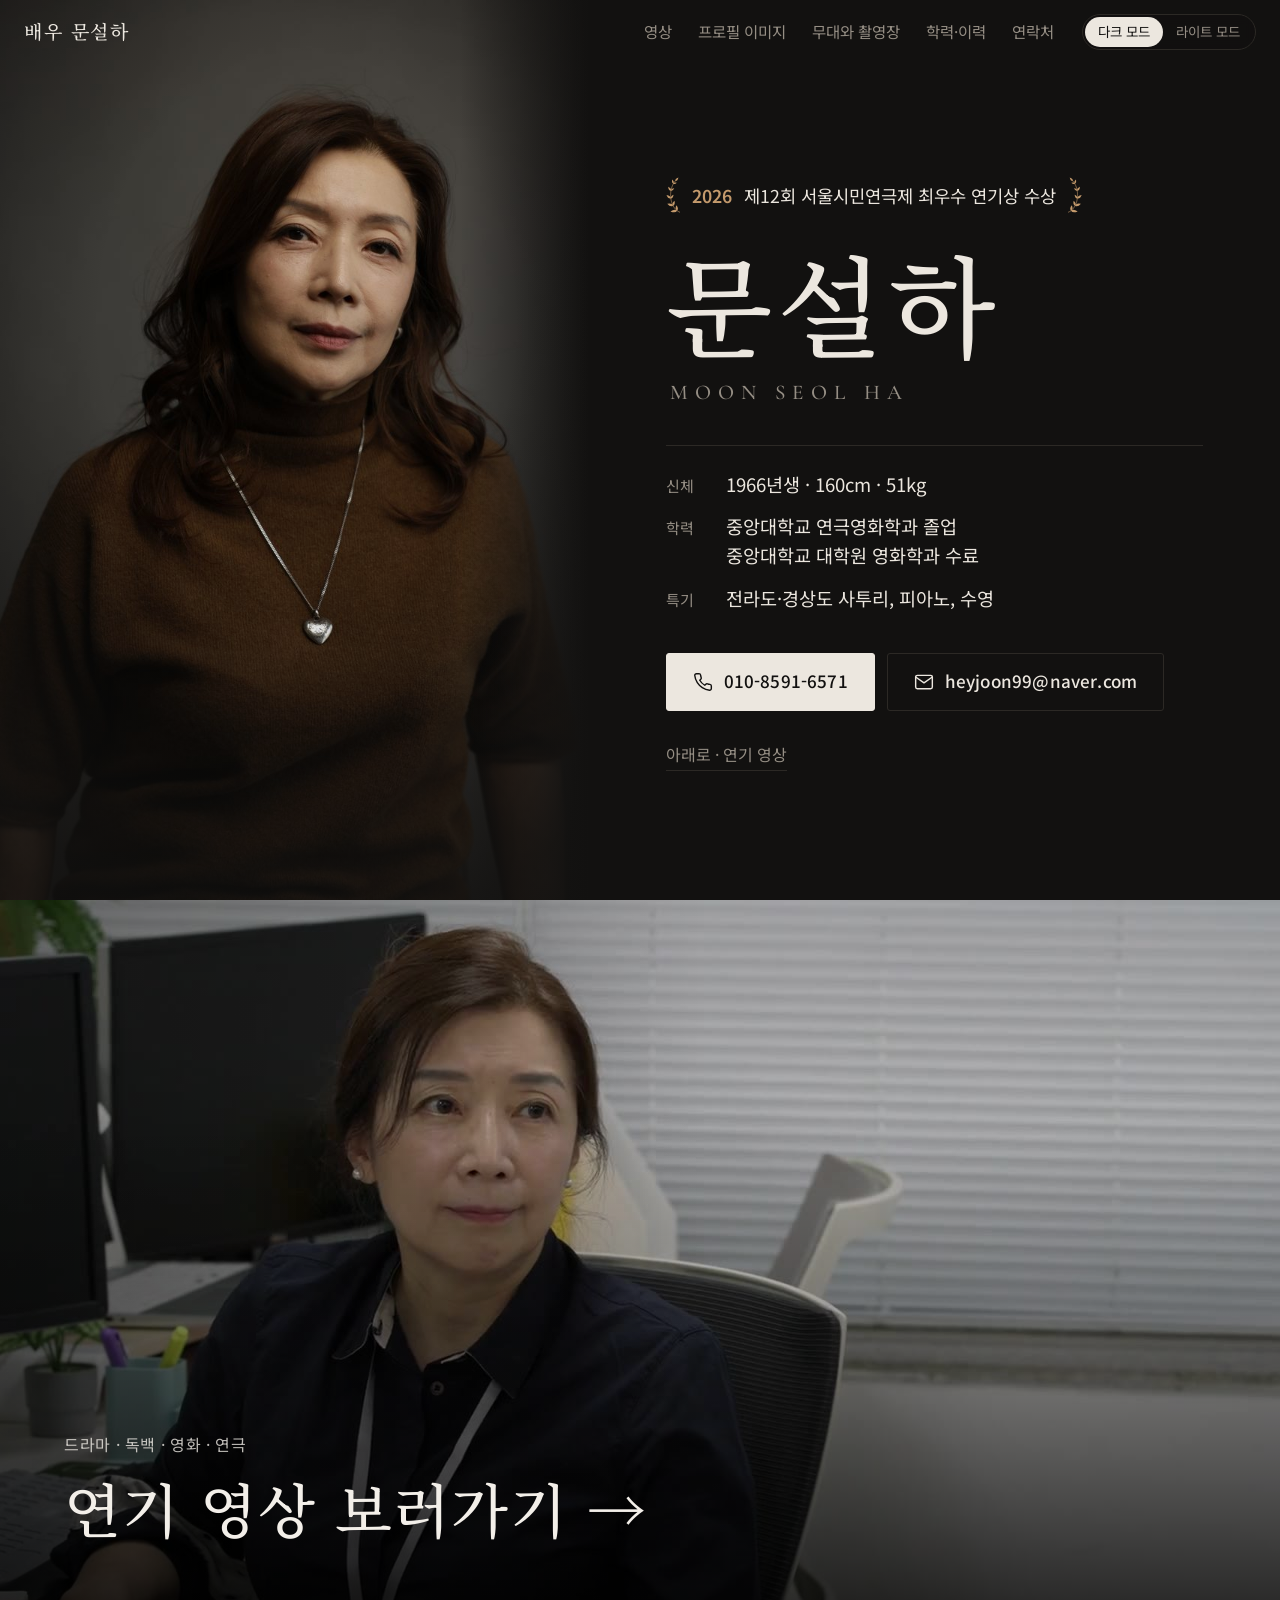
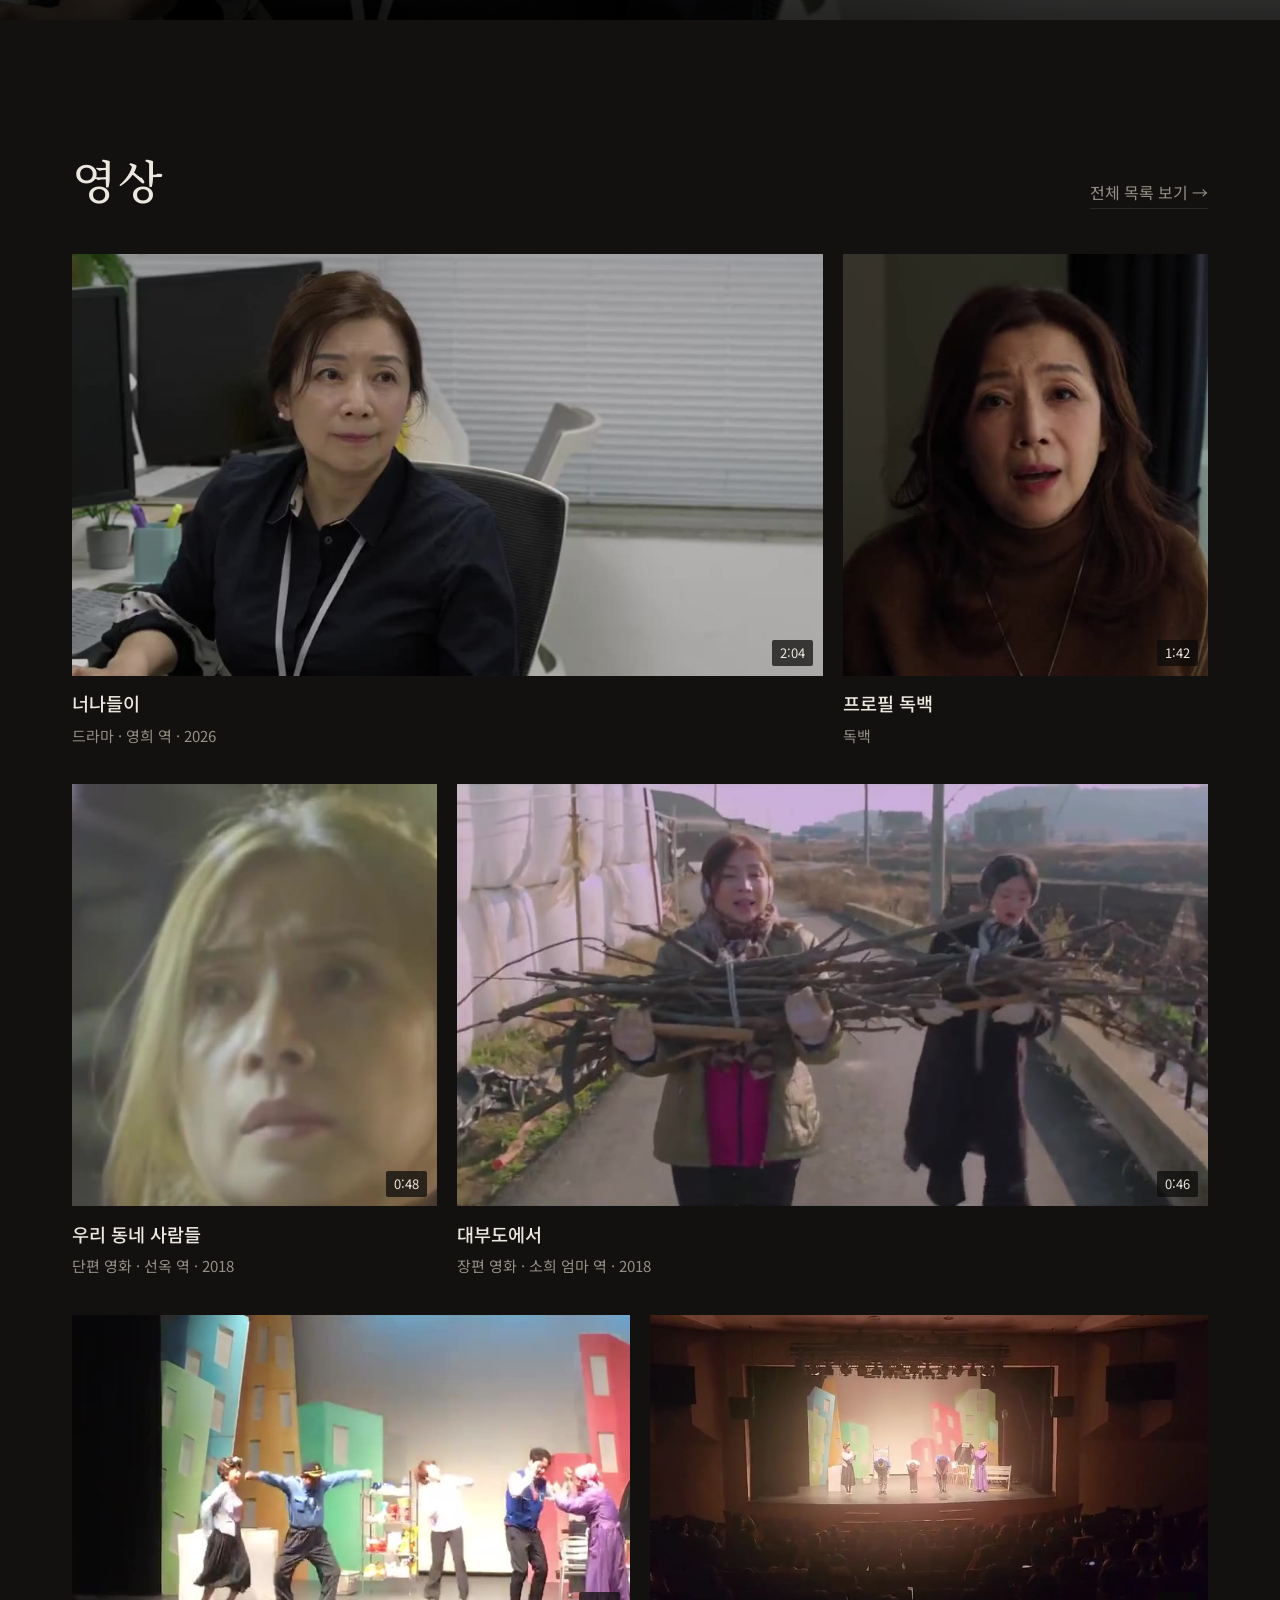
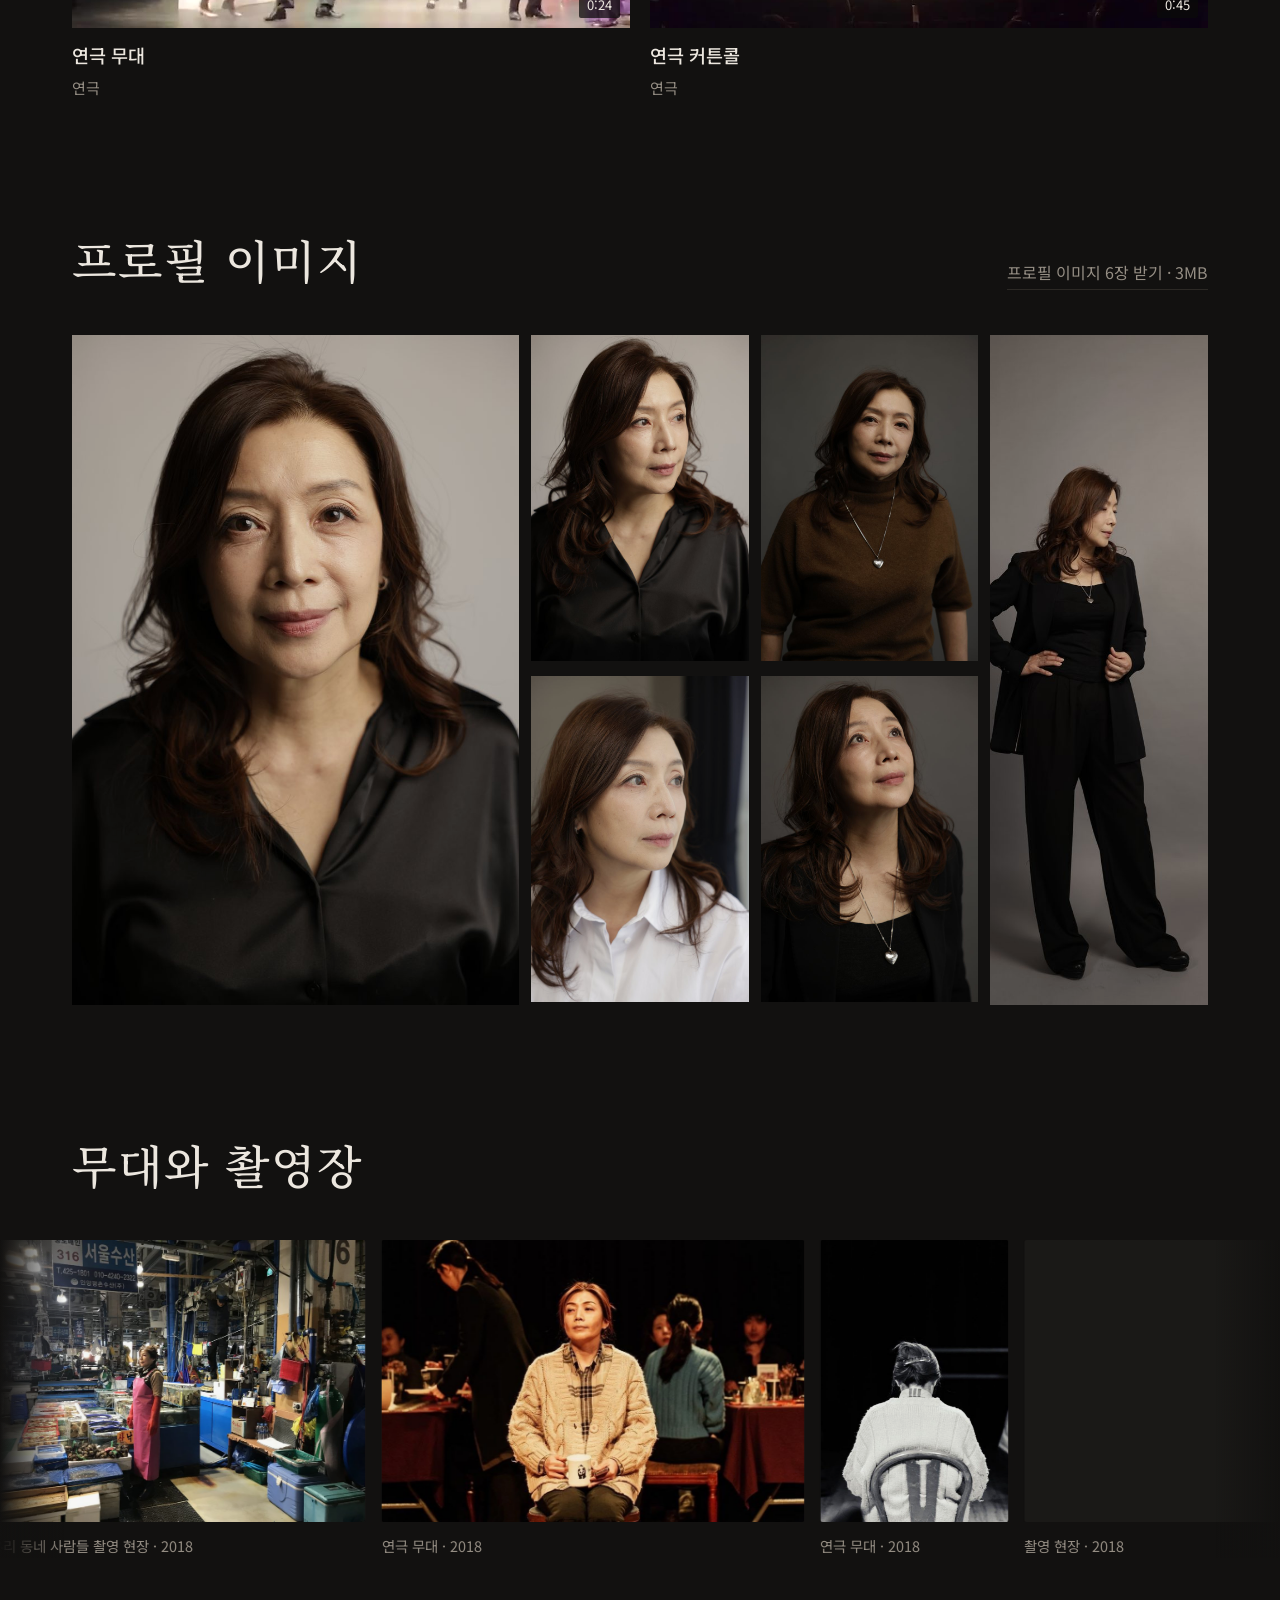
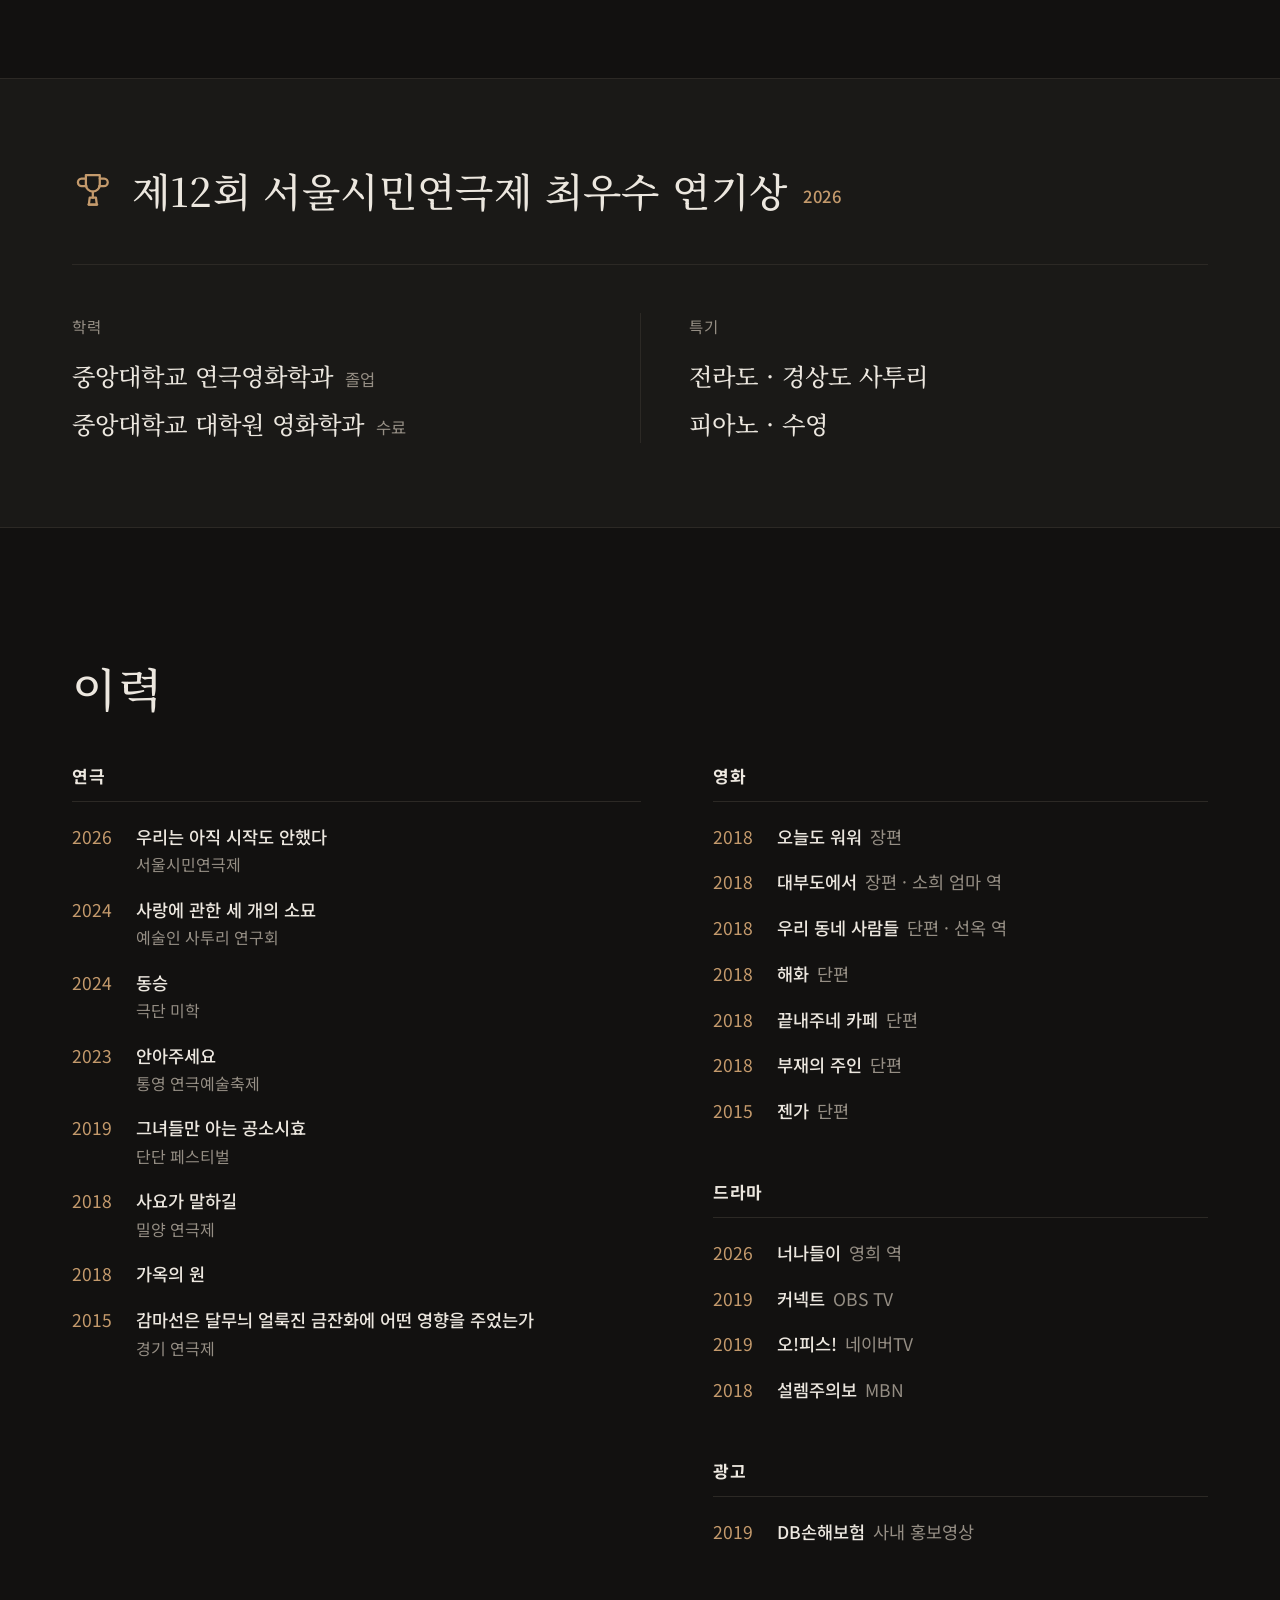
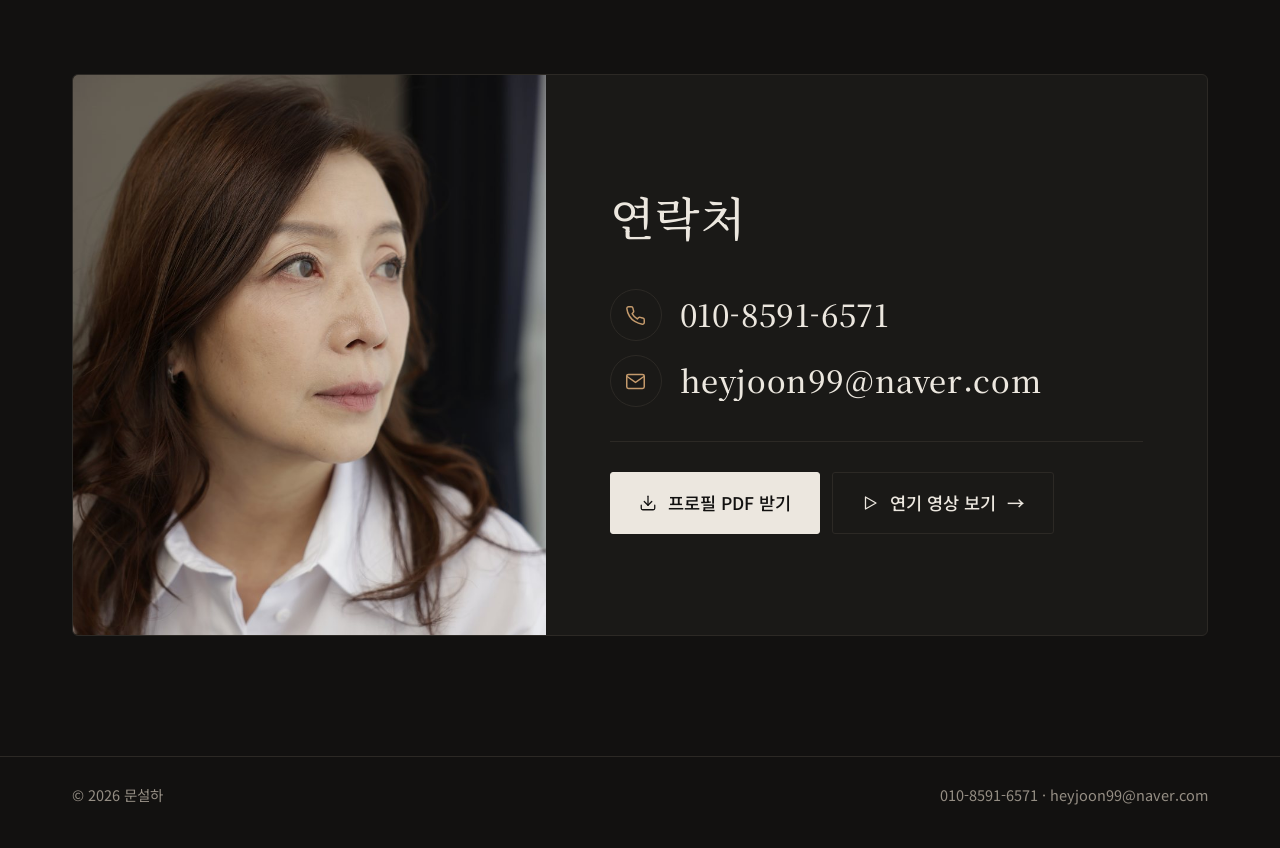
==== commit ac4667cf: "css·js 주소에 버전 붙이기 (옛 스타일이 남아 화면이 깨지는 문제) Co-Authored-By: Claude Opus 5.5 <noreply@anthropic.com>" ====
--- a/index.html
+++ b/index.html
@@ -14,7 +14,7 @@
 <link rel="preconnect" href="https://fonts.googleapis.com">
 <link rel="preconnect" href="https://fonts.gstatic.com" crossorigin>
 <link href="https://fonts.googleapis.com/css2?family=Cormorant+Garamond:wght@500&family=Noto+Sans+KR:wght@400;500;700&family=Noto+Serif+KR:wght@500;600&display=swap" rel="stylesheet">
-<link rel="stylesheet" href="assets/site.css">
+<link rel="stylesheet" href="assets/site.css?v=6249e40d6a">
 <script>
   document.documentElement.classList.add('js');
   try { var t = localStorage.getItem('msh-theme'); if (t === 'light' || t === 'dark') document.documentElement.dataset.theme = t; } catch (e) {}
@@ -185,6 +185,6 @@
   <a href="mailto:heyjoon99@naver.com"><svg class="ico" viewBox="0 0 24 24" aria-hidden="true"><path d="M4 4h16c1.1 0 2 .9 2 2v12c0 1.1-.9 2-2 2H4c-1.1 0-2-.9-2-2V6c0-1.1.9-2 2-2z"/><polyline points="22,6 12,13 2,6"/></svg>이메일</a>
   <a href="assets/profile.pdf" download="문설하_프로필.pdf"><svg class="ico" viewBox="0 0 24 24" aria-hidden="true"><path d="M21 15v4a2 2 0 0 1-2 2H5a2 2 0 0 1-2-2v-4"/><polyline points="7 10 12 15 17 10"/><line x1="12" y1="15" x2="12" y2="3"/></svg>PDF</a>
 </nav>
-<script src="assets/site.js"></script>
+<script src="assets/site.js?v=636faf08d7"></script>
 </body>
 </html>
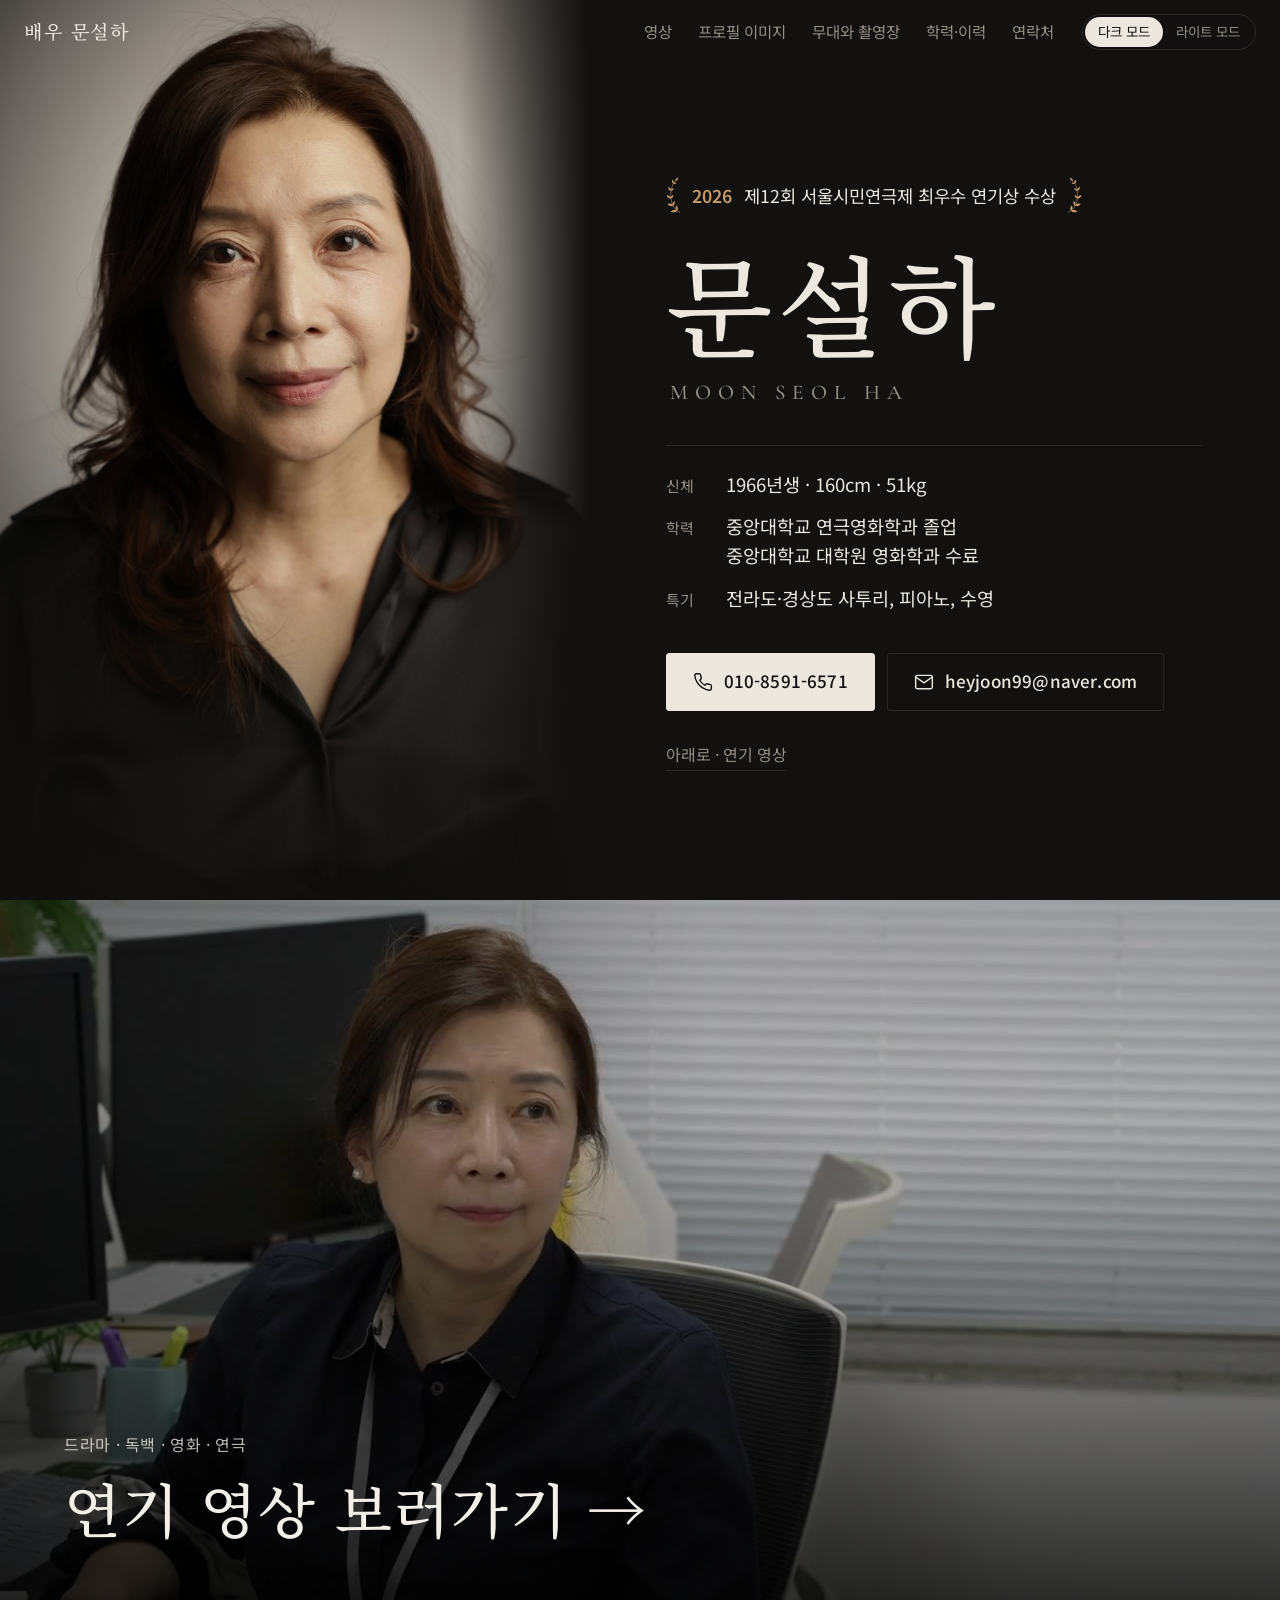
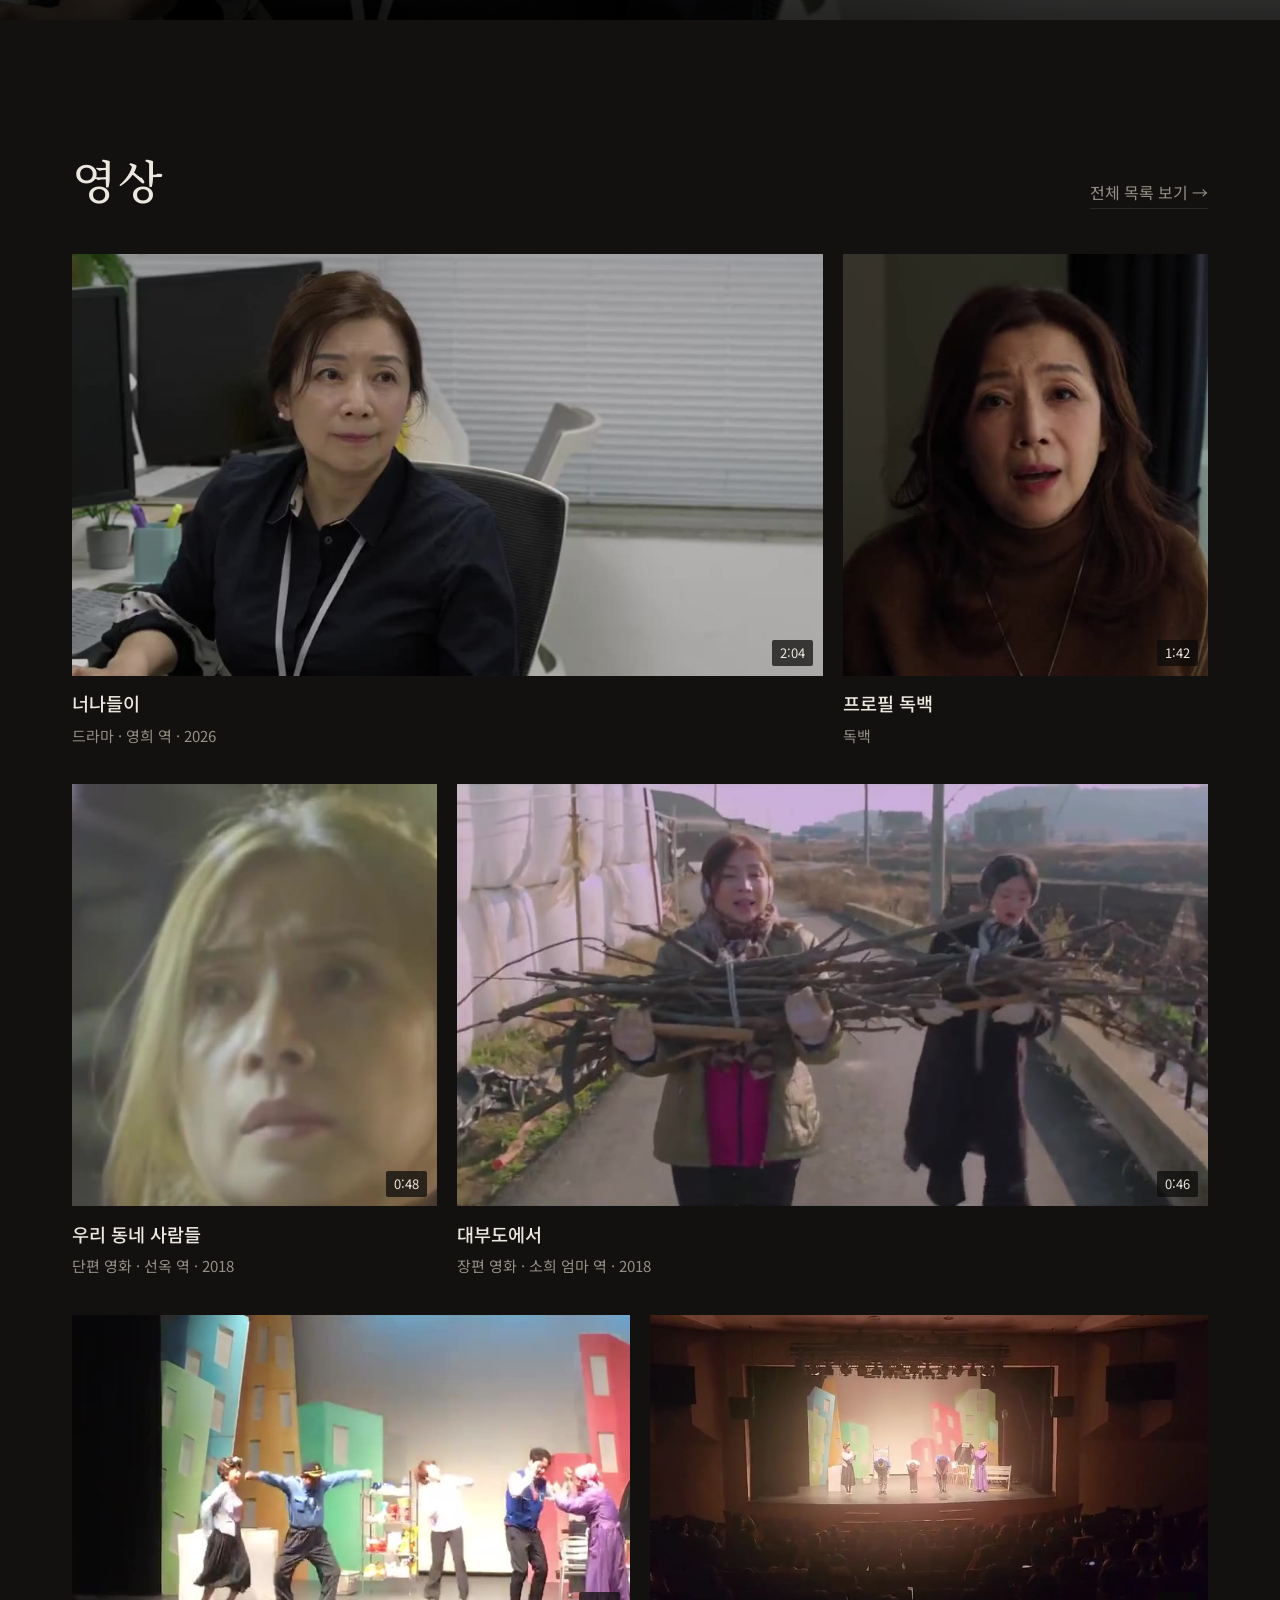
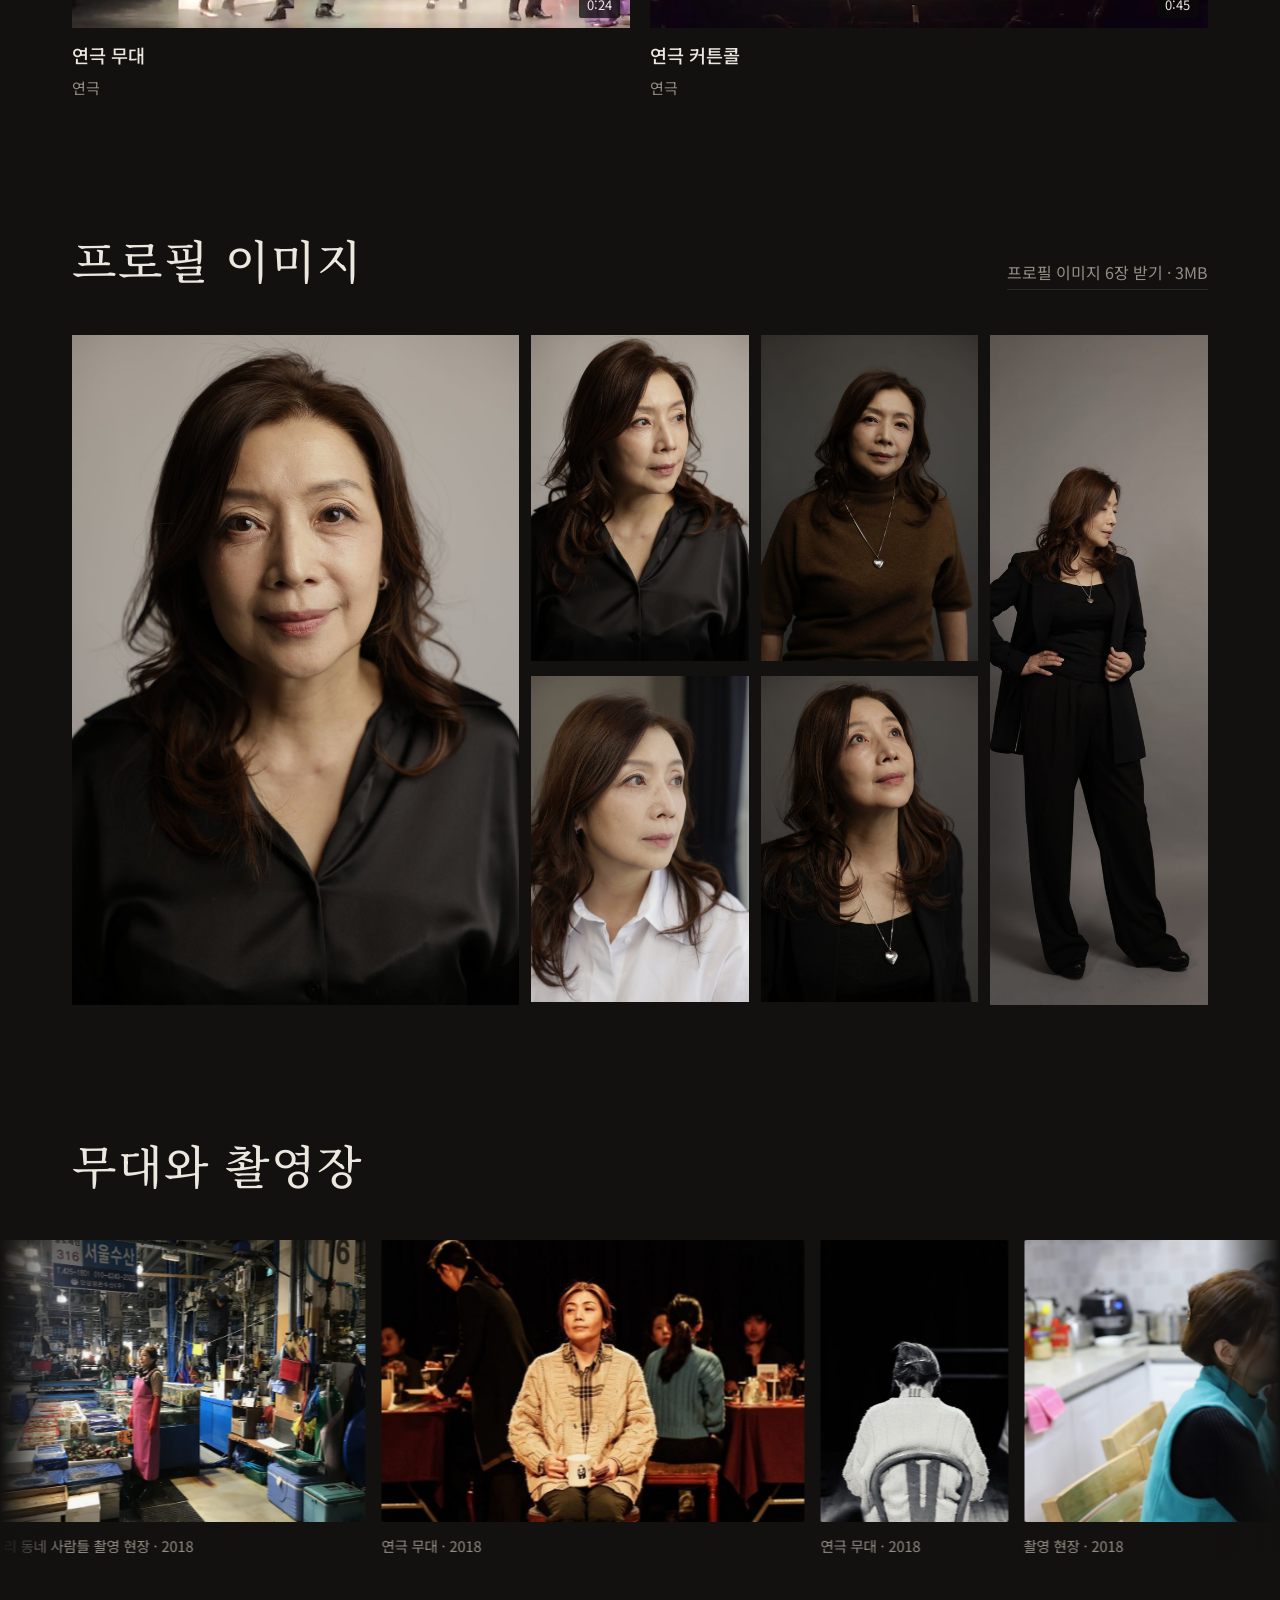
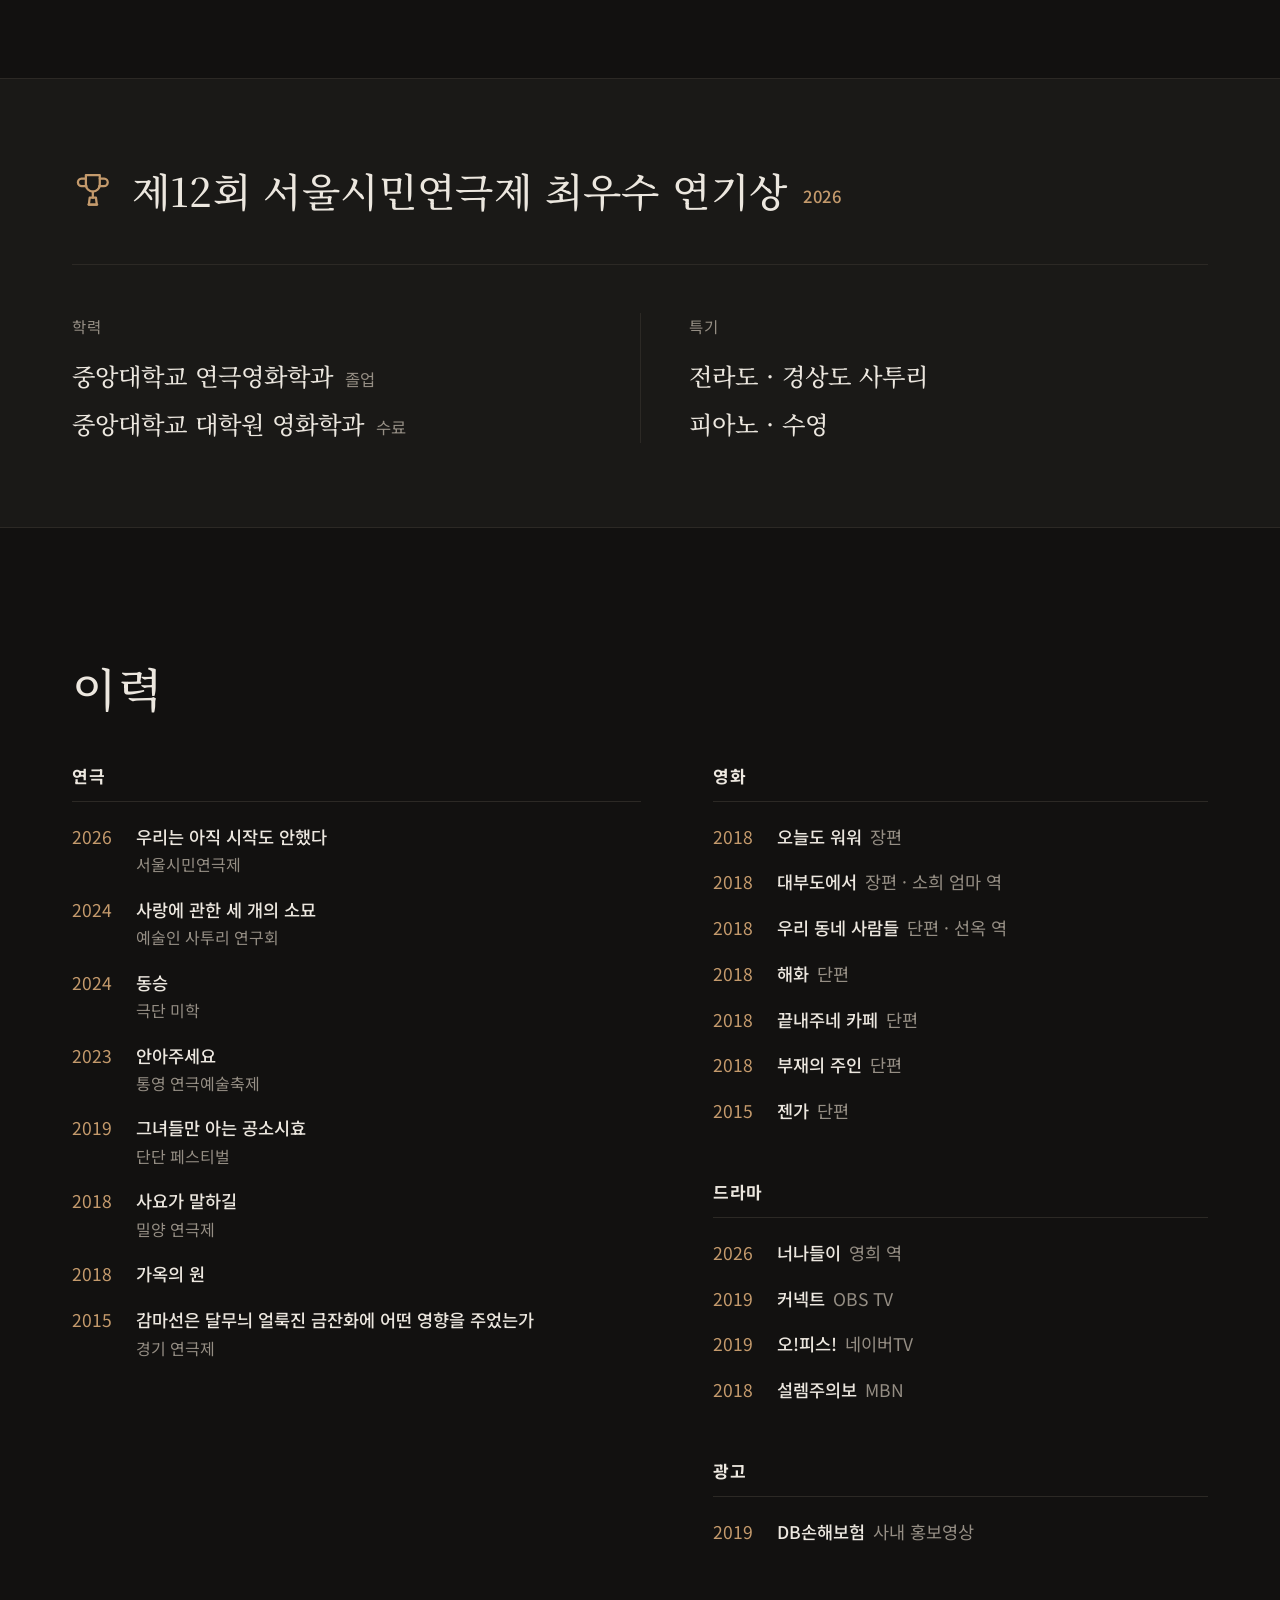
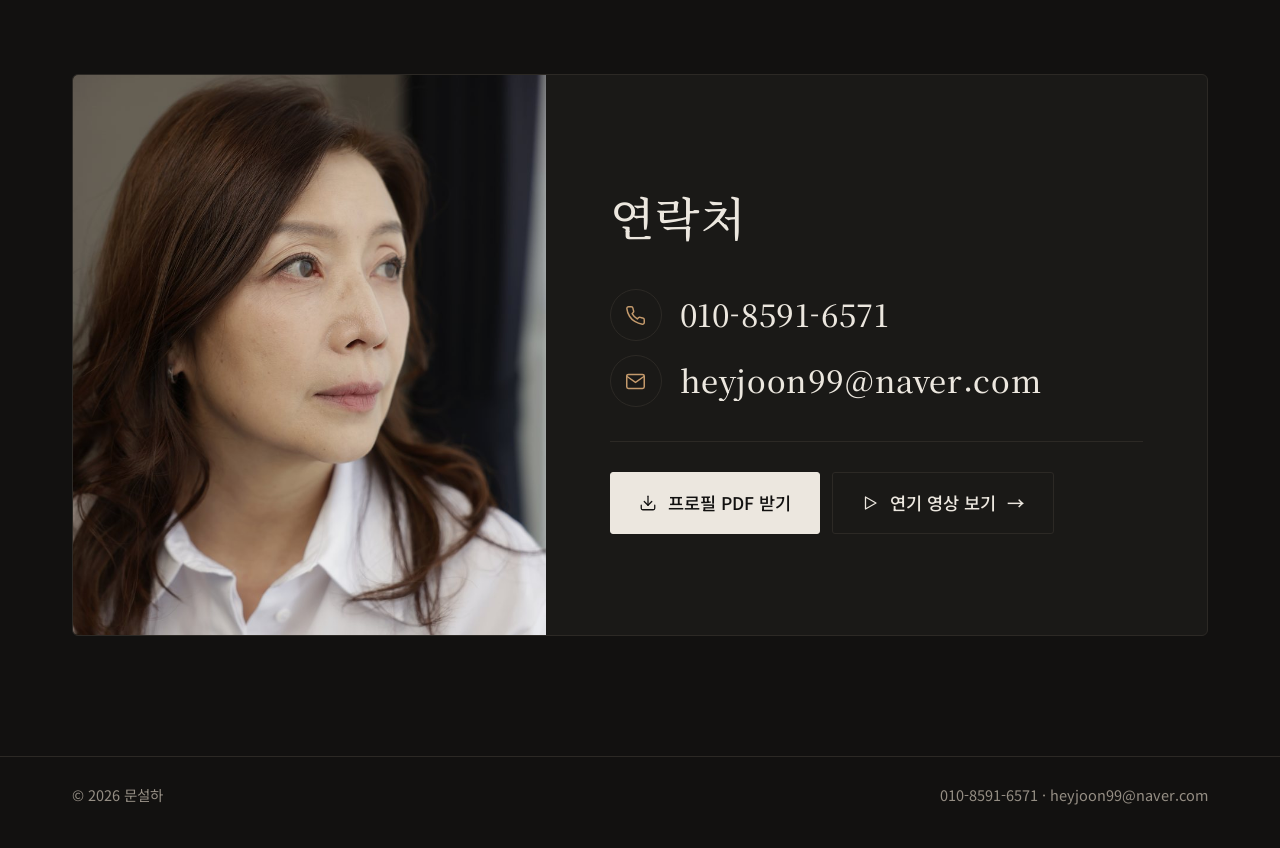
==== commit 852b1c2a: "사진 크게 보기: 프로필 이미지와 무대와 촬영장 사진을 따로 넘기기 Co-Authored-By: Claude Opus 5.5 <noreply@anthropic.com>" ====
--- a/index.html
+++ b/index.html
@@ -89,7 +89,7 @@
   <section class="sec" id="photos" aria-labelledby="photos-title">
     <div class="wrap">
       <div class="sec-head reveal"><h2 id="photos-title">프로필 이미지</h2><a class="more" href="assets/문설하_프로필사진.zip" download="문설하_프로필이미지.zip">프로필 이미지 6장 받기 · 3MB</a></div>
-      <div class="gallery reveal" id="gallery"><button class="ph g-743" type="button" data-i="0"><img loading="lazy" src="assets/photo-743-sm.jpg" srcset="assets/photo-743-sm.jpg 800w, assets/photo-743.jpg 1600w" sizes="(min-width: 861px) 460px, 50vw" alt="정면, 검은 셔츠"></button><button class="ph g-707" type="button" data-i="1"><img loading="lazy" src="assets/photo-707-sm.jpg" srcset="assets/photo-707-sm.jpg 800w, assets/photo-707.jpg 1600w" sizes="(min-width: 861px) 460px, 50vw" alt="옆을 바라보는 얼굴, 검은 셔츠"></button><button class="ph g-808" type="button" data-i="2"><img loading="lazy" src="assets/photo-808-sm.jpg" srcset="assets/photo-808-sm.jpg 800w, assets/photo-808.jpg 1600w" sizes="(min-width: 861px) 460px, 50vw" alt="정면, 갈색 니트"></button><button class="ph g-898" type="button" data-i="5"><img loading="lazy" src="assets/photo-898-sm.jpg" srcset="assets/photo-898-sm.jpg 800w, assets/photo-898.jpg 1600w" sizes="(min-width: 861px) 460px, 50vw" alt="전신, 검은 정장"></button><button class="ph g-772" type="button" data-i="3"><img loading="lazy" src="assets/photo-772-sm.jpg" srcset="assets/photo-772-sm.jpg 800w, assets/photo-772.jpg 1600w" sizes="(min-width: 861px) 460px, 50vw" alt="창가 자연광, 흰 셔츠"></button><button class="ph g-947" type="button" data-i="4"><img loading="lazy" src="assets/photo-947-sm.jpg" srcset="assets/photo-947-sm.jpg 800w, assets/photo-947.jpg 1600w" sizes="(min-width: 861px) 460px, 50vw" alt="위를 올려다보는 얼굴, 검은 재킷"></button></div>
+      <div class="gallery reveal" id="gallery"><button class="ph g-743" type="button" data-g="profile" data-i="0"><img loading="lazy" src="assets/photo-743-sm.jpg" srcset="assets/photo-743-sm.jpg 800w, assets/photo-743.jpg 1600w" sizes="(min-width: 861px) 460px, 50vw" alt="정면, 검은 셔츠"></button><button class="ph g-707" type="button" data-g="profile" data-i="1"><img loading="lazy" src="assets/photo-707-sm.jpg" srcset="assets/photo-707-sm.jpg 800w, assets/photo-707.jpg 1600w" sizes="(min-width: 861px) 460px, 50vw" alt="옆을 바라보는 얼굴, 검은 셔츠"></button><button class="ph g-808" type="button" data-g="profile" data-i="2"><img loading="lazy" src="assets/photo-808-sm.jpg" srcset="assets/photo-808-sm.jpg 800w, assets/photo-808.jpg 1600w" sizes="(min-width: 861px) 460px, 50vw" alt="정면, 갈색 니트"></button><button class="ph g-898" type="button" data-g="profile" data-i="5"><img loading="lazy" src="assets/photo-898-sm.jpg" srcset="assets/photo-898-sm.jpg 800w, assets/photo-898.jpg 1600w" sizes="(min-width: 861px) 460px, 50vw" alt="전신, 검은 정장"></button><button class="ph g-772" type="button" data-g="profile" data-i="3"><img loading="lazy" src="assets/photo-772-sm.jpg" srcset="assets/photo-772-sm.jpg 800w, assets/photo-772.jpg 1600w" sizes="(min-width: 861px) 460px, 50vw" alt="창가 자연광, 흰 셔츠"></button><button class="ph g-947" type="button" data-g="profile" data-i="4"><img loading="lazy" src="assets/photo-947-sm.jpg" srcset="assets/photo-947-sm.jpg 800w, assets/photo-947.jpg 1600w" sizes="(min-width: 861px) 460px, 50vw" alt="위를 올려다보는 얼굴, 검은 재킷"></button></div>
     </div>
   </section>
 
@@ -98,7 +98,7 @@
       <div class="sec-head reveal"><h2 id="field-title">무대와 촬영장</h2></div>
     </div>
     <div class="marquee reveal" id="marquee">
-      <div class="marquee-track"><div class="marquee-set"><figure class="shot"><button class="ph" type="button" data-i="6" style="--ar:1.3333"><img src="assets/field/f2416-sm.jpg" alt="우리 동네 사람들 촬영 현장, 2018" decoding="async" draggable="false"></button><figcaption>우리 동네 사람들 촬영 현장 · 2018</figcaption></figure><figure class="shot"><button class="ph" type="button" data-i="7" style="--ar:1.5"><img src="assets/field/f1394-sm.jpg" alt="연극 무대, 2018" decoding="async" draggable="false"></button><figcaption>연극 무대 · 2018</figcaption></figure><figure class="shot"><button class="ph" type="button" data-i="8" style="--ar:0.6667"><img src="assets/field/f1392-sm.jpg" alt="연극 무대, 2018" decoding="async" draggable="false"></button><figcaption>연극 무대 · 2018</figcaption></figure><figure class="shot"><button class="ph" type="button" data-i="9" style="--ar:1.5"><img src="assets/field/f2487-sm.jpg" alt="촬영 현장, 2018" decoding="async" draggable="false"></button><figcaption>촬영 현장 · 2018</figcaption></figure><figure class="shot"><button class="ph" type="button" data-i="10" style="--ar:1.5"><img src="assets/field/f1407-sm.jpg" alt="연극 무대, 2018" decoding="async" draggable="false"></button><figcaption>연극 무대 · 2018</figcaption></figure><figure class="shot"><button class="ph" type="button" data-i="11" style="--ar:1.3333"><img src="assets/field/f2421-sm.jpg" alt="우리 동네 사람들 촬영 현장, 2018" decoding="async" draggable="false"></button><figcaption>우리 동네 사람들 촬영 현장 · 2018</figcaption></figure><figure class="shot"><button class="ph" type="button" data-i="12" style="--ar:1.5"><img src="assets/field/f1388-sm.jpg" alt="분장실에서, 2018" decoding="async" draggable="false"></button><figcaption>분장실에서 · 2018</figcaption></figure><figure class="shot"><button class="ph" type="button" data-i="13" style="--ar:0.5622"><img src="assets/field/f0282-sm.jpg" alt="연극 무대" decoding="async" draggable="false"></button><figcaption>연극 무대</figcaption></figure><figure class="shot"><button class="ph" type="button" data-i="14" style="--ar:0.5622"><img src="assets/field/f0302-sm.jpg" alt="연극 무대" decoding="async" draggable="false"></button><figcaption>연극 무대</figcaption></figure></div><div class="marquee-set" aria-hidden="true"><figure class="shot" aria-hidden="true"><button class="ph" type="button" data-i="6" style="--ar:1.3333" tabindex="-1"><img src="assets/field/f2416-sm.jpg" alt="우리 동네 사람들 촬영 현장, 2018" decoding="async" draggable="false"></button><figcaption>우리 동네 사람들 촬영 현장 · 2018</figcaption></figure><figure class="shot" aria-hidden="true"><button class="ph" type="button" data-i="7" style="--ar:1.5" tabindex="-1"><img src="assets/field/f1394-sm.jpg" alt="연극 무대, 2018" decoding="async" draggable="false"></button><figcaption>연극 무대 · 2018</figcaption></figure><figure class="shot" aria-hidden="true"><button class="ph" type="button" data-i="8" style="--ar:0.6667" tabindex="-1"><img src="assets/field/f1392-sm.jpg" alt="연극 무대, 2018" decoding="async" draggable="false"></button><figcaption>연극 무대 · 2018</figcaption></figure><figure class="shot" aria-hidden="true"><button class="ph" type="button" data-i="9" style="--ar:1.5" tabindex="-1"><img src="assets/field/f2487-sm.jpg" alt="촬영 현장, 2018" decoding="async" draggable="false"></button><figcaption>촬영 현장 · 2018</figcaption></figure><figure class="shot" aria-hidden="true"><button class="ph" type="button" data-i="10" style="--ar:1.5" tabindex="-1"><img src="assets/field/f1407-sm.jpg" alt="연극 무대, 2018" decoding="async" draggable="false"></button><figcaption>연극 무대 · 2018</figcaption></figure><figure class="shot" aria-hidden="true"><button class="ph" type="button" data-i="11" style="--ar:1.3333" tabindex="-1"><img src="assets/field/f2421-sm.jpg" alt="우리 동네 사람들 촬영 현장, 2018" decoding="async" draggable="false"></button><figcaption>우리 동네 사람들 촬영 현장 · 2018</figcaption></figure><figure class="shot" aria-hidden="true"><button class="ph" type="button" data-i="12" style="--ar:1.5" tabindex="-1"><img src="assets/field/f1388-sm.jpg" alt="분장실에서, 2018" decoding="async" draggable="false"></button><figcaption>분장실에서 · 2018</figcaption></figure><figure class="shot" aria-hidden="true"><button class="ph" type="button" data-i="13" style="--ar:0.5622" tabindex="-1"><img src="assets/field/f0282-sm.jpg" alt="연극 무대" decoding="async" draggable="false"></button><figcaption>연극 무대</figcaption></figure><figure class="shot" aria-hidden="true"><button class="ph" type="button" data-i="14" style="--ar:0.5622" tabindex="-1"><img src="assets/field/f0302-sm.jpg" alt="연극 무대" decoding="async" draggable="false"></button><figcaption>연극 무대</figcaption></figure></div></div>
+      <div class="marquee-track"><div class="marquee-set"><figure class="shot"><button class="ph" type="button" data-g="field" data-i="0" style="--ar:1.3333"><img src="assets/field/f2416-sm.jpg" alt="우리 동네 사람들 촬영 현장, 2018" decoding="async" draggable="false"></button><figcaption>우리 동네 사람들 촬영 현장 · 2018</figcaption></figure><figure class="shot"><button class="ph" type="button" data-g="field" data-i="1" style="--ar:1.5"><img src="assets/field/f1394-sm.jpg" alt="연극 무대, 2018" decoding="async" draggable="false"></button><figcaption>연극 무대 · 2018</figcaption></figure><figure class="shot"><button class="ph" type="button" data-g="field" data-i="2" style="--ar:0.6667"><img src="assets/field/f1392-sm.jpg" alt="연극 무대, 2018" decoding="async" draggable="false"></button><figcaption>연극 무대 · 2018</figcaption></figure><figure class="shot"><button class="ph" type="button" data-g="field" data-i="3" style="--ar:1.5"><img src="assets/field/f2487-sm.jpg" alt="촬영 현장, 2018" decoding="async" draggable="false"></button><figcaption>촬영 현장 · 2018</figcaption></figure><figure class="shot"><button class="ph" type="button" data-g="field" data-i="4" style="--ar:1.5"><img src="assets/field/f1407-sm.jpg" alt="연극 무대, 2018" decoding="async" draggable="false"></button><figcaption>연극 무대 · 2018</figcaption></figure><figure class="shot"><button class="ph" type="button" data-g="field" data-i="5" style="--ar:1.3333"><img src="assets/field/f2421-sm.jpg" alt="우리 동네 사람들 촬영 현장, 2018" decoding="async" draggable="false"></button><figcaption>우리 동네 사람들 촬영 현장 · 2018</figcaption></figure><figure class="shot"><button class="ph" type="button" data-g="field" data-i="6" style="--ar:1.5"><img src="assets/field/f1388-sm.jpg" alt="분장실에서, 2018" decoding="async" draggable="false"></button><figcaption>분장실에서 · 2018</figcaption></figure><figure class="shot"><button class="ph" type="button" data-g="field" data-i="7" style="--ar:0.5622"><img src="assets/field/f0282-sm.jpg" alt="연극 무대" decoding="async" draggable="false"></button><figcaption>연극 무대</figcaption></figure><figure class="shot"><button class="ph" type="button" data-g="field" data-i="8" style="--ar:0.5622"><img src="assets/field/f0302-sm.jpg" alt="연극 무대" decoding="async" draggable="false"></button><figcaption>연극 무대</figcaption></figure></div><div class="marquee-set" aria-hidden="true"><figure class="shot" aria-hidden="true"><button class="ph" type="button" data-g="field" data-i="0" style="--ar:1.3333" tabindex="-1"><img src="assets/field/f2416-sm.jpg" alt="우리 동네 사람들 촬영 현장, 2018" decoding="async" draggable="false"></button><figcaption>우리 동네 사람들 촬영 현장 · 2018</figcaption></figure><figure class="shot" aria-hidden="true"><button class="ph" type="button" data-g="field" data-i="1" style="--ar:1.5" tabindex="-1"><img src="assets/field/f1394-sm.jpg" alt="연극 무대, 2018" decoding="async" draggable="false"></button><figcaption>연극 무대 · 2018</figcaption></figure><figure class="shot" aria-hidden="true"><button class="ph" type="button" data-g="field" data-i="2" style="--ar:0.6667" tabindex="-1"><img src="assets/field/f1392-sm.jpg" alt="연극 무대, 2018" decoding="async" draggable="false"></button><figcaption>연극 무대 · 2018</figcaption></figure><figure class="shot" aria-hidden="true"><button class="ph" type="button" data-g="field" data-i="3" style="--ar:1.5" tabindex="-1"><img src="assets/field/f2487-sm.jpg" alt="촬영 현장, 2018" decoding="async" draggable="false"></button><figcaption>촬영 현장 · 2018</figcaption></figure><figure class="shot" aria-hidden="true"><button class="ph" type="button" data-g="field" data-i="4" style="--ar:1.5" tabindex="-1"><img src="assets/field/f1407-sm.jpg" alt="연극 무대, 2018" decoding="async" draggable="false"></button><figcaption>연극 무대 · 2018</figcaption></figure><figure class="shot" aria-hidden="true"><button class="ph" type="button" data-g="field" data-i="5" style="--ar:1.3333" tabindex="-1"><img src="assets/field/f2421-sm.jpg" alt="우리 동네 사람들 촬영 현장, 2018" decoding="async" draggable="false"></button><figcaption>우리 동네 사람들 촬영 현장 · 2018</figcaption></figure><figure class="shot" aria-hidden="true"><button class="ph" type="button" data-g="field" data-i="6" style="--ar:1.5" tabindex="-1"><img src="assets/field/f1388-sm.jpg" alt="분장실에서, 2018" decoding="async" draggable="false"></button><figcaption>분장실에서 · 2018</figcaption></figure><figure class="shot" aria-hidden="true"><button class="ph" type="button" data-g="field" data-i="7" style="--ar:0.5622" tabindex="-1"><img src="assets/field/f0282-sm.jpg" alt="연극 무대" decoding="async" draggable="false"></button><figcaption>연극 무대</figcaption></figure><figure class="shot" aria-hidden="true"><button class="ph" type="button" data-g="field" data-i="8" style="--ar:0.5622" tabindex="-1"><img src="assets/field/f0302-sm.jpg" alt="연극 무대" decoding="async" draggable="false"></button><figcaption>연극 무대</figcaption></figure></div></div>
     </div>
   </section>
 
@@ -175,7 +175,7 @@
     </div>
   </div>
 </dialog>
-<script>window.LB_PHOTOS = [{"src": "assets/photo-743.jpg", "dl": "assets/dl/문설하_743.jpg", "alt": "정면, 검은 셔츠", "name": "문설하_743.jpg", "cap": ""}, {"src": "assets/photo-707.jpg", "dl": "assets/dl/문설하_707.jpg", "alt": "옆을 바라보는 얼굴, 검은 셔츠", "name": "문설하_707.jpg", "cap": ""}, {"src": "assets/photo-808.jpg", "dl": "assets/dl/문설하_808.jpg", "alt": "정면, 갈색 니트", "name": "문설하_808.jpg", "cap": ""}, {"src": "assets/photo-772.jpg", "dl": "assets/dl/문설하_772.jpg", "alt": "창가 자연광, 흰 셔츠", "name": "문설하_772.jpg", "cap": ""}, {"src": "assets/photo-947.jpg", "dl": "assets/dl/문설하_947.jpg", "alt": "위를 올려다보는 얼굴, 검은 재킷", "name": "문설하_947.jpg", "cap": ""}, {"src": "assets/photo-898.jpg", "dl": "assets/dl/문설하_898.jpg", "alt": "전신, 검은 정장", "name": "문설하_898.jpg", "cap": ""}, {"src": "assets/field/f2416.jpg", "dl": "assets/field/f2416.jpg", "alt": "우리 동네 사람들 촬영 현장, 2018", "name": "문설하_현장_2416.jpg", "cap": "우리 동네 사람들 촬영 현장 · 2018"}, {"src": "assets/field/f1394.jpg", "dl": "assets/field/f1394.jpg", "alt": "연극 무대, 2018", "name": "문설하_현장_1394.jpg", "cap": "연극 무대 · 2018"}, {"src": "assets/field/f1392.jpg", "dl": "assets/field/f1392.jpg", "alt": "연극 무대, 2018", "name": "문설하_현장_1392.jpg", "cap": "연극 무대 · 2018"}, {"src": "assets/field/f2487.jpg", "dl": "assets/field/f2487.jpg", "alt": "촬영 현장, 2018", "name": "문설하_현장_2487.jpg", "cap": "촬영 현장 · 2018"}, {"src": "assets/field/f1407.jpg", "dl": "assets/field/f1407.jpg", "alt": "연극 무대, 2018", "name": "문설하_현장_1407.jpg", "cap": "연극 무대 · 2018"}, {"src": "assets/field/f2421.jpg", "dl": "assets/field/f2421.jpg", "alt": "우리 동네 사람들 촬영 현장, 2018", "name": "문설하_현장_2421.jpg", "cap": "우리 동네 사람들 촬영 현장 · 2018"}, {"src": "assets/field/f1388.jpg", "dl": "assets/field/f1388.jpg", "alt": "분장실에서, 2018", "name": "문설하_현장_1388.jpg", "cap": "분장실에서 · 2018"}, {"src": "assets/field/f0282.jpg", "dl": "assets/field/f0282.jpg", "alt": "연극 무대", "name": "문설하_현장_0282.jpg", "cap": "연극 무대"}, {"src": "assets/field/f0302.jpg", "dl": "assets/field/f0302.jpg", "alt": "연극 무대", "name": "문설하_현장_0302.jpg", "cap": "연극 무대"}];</script>
+<script>window.LB_GROUPS = {"profile": [{"src": "assets/photo-743.jpg", "dl": "assets/dl/문설하_743.jpg", "alt": "정면, 검은 셔츠", "name": "문설하_743.jpg", "cap": ""}, {"src": "assets/photo-707.jpg", "dl": "assets/dl/문설하_707.jpg", "alt": "옆을 바라보는 얼굴, 검은 셔츠", "name": "문설하_707.jpg", "cap": ""}, {"src": "assets/photo-808.jpg", "dl": "assets/dl/문설하_808.jpg", "alt": "정면, 갈색 니트", "name": "문설하_808.jpg", "cap": ""}, {"src": "assets/photo-772.jpg", "dl": "assets/dl/문설하_772.jpg", "alt": "창가 자연광, 흰 셔츠", "name": "문설하_772.jpg", "cap": ""}, {"src": "assets/photo-947.jpg", "dl": "assets/dl/문설하_947.jpg", "alt": "위를 올려다보는 얼굴, 검은 재킷", "name": "문설하_947.jpg", "cap": ""}, {"src": "assets/photo-898.jpg", "dl": "assets/dl/문설하_898.jpg", "alt": "전신, 검은 정장", "name": "문설하_898.jpg", "cap": ""}], "field": [{"src": "assets/field/f2416.jpg", "dl": "assets/field/f2416.jpg", "alt": "우리 동네 사람들 촬영 현장, 2018", "name": "문설하_현장_2416.jpg", "cap": "우리 동네 사람들 촬영 현장 · 2018"}, {"src": "assets/field/f1394.jpg", "dl": "assets/field/f1394.jpg", "alt": "연극 무대, 2018", "name": "문설하_현장_1394.jpg", "cap": "연극 무대 · 2018"}, {"src": "assets/field/f1392.jpg", "dl": "assets/field/f1392.jpg", "alt": "연극 무대, 2018", "name": "문설하_현장_1392.jpg", "cap": "연극 무대 · 2018"}, {"src": "assets/field/f2487.jpg", "dl": "assets/field/f2487.jpg", "alt": "촬영 현장, 2018", "name": "문설하_현장_2487.jpg", "cap": "촬영 현장 · 2018"}, {"src": "assets/field/f1407.jpg", "dl": "assets/field/f1407.jpg", "alt": "연극 무대, 2018", "name": "문설하_현장_1407.jpg", "cap": "연극 무대 · 2018"}, {"src": "assets/field/f2421.jpg", "dl": "assets/field/f2421.jpg", "alt": "우리 동네 사람들 촬영 현장, 2018", "name": "문설하_현장_2421.jpg", "cap": "우리 동네 사람들 촬영 현장 · 2018"}, {"src": "assets/field/f1388.jpg", "dl": "assets/field/f1388.jpg", "alt": "분장실에서, 2018", "name": "문설하_현장_1388.jpg", "cap": "분장실에서 · 2018"}, {"src": "assets/field/f0282.jpg", "dl": "assets/field/f0282.jpg", "alt": "연극 무대", "name": "문설하_현장_0282.jpg", "cap": "연극 무대"}, {"src": "assets/field/f0302.jpg", "dl": "assets/field/f0302.jpg", "alt": "연극 무대", "name": "문설하_현장_0302.jpg", "cap": "연극 무대"}]};</script>
 <footer class="foot"><div class="wrap">
   <span>© 2026 문설하</span>
   <span><a href="tel:01085916571">010-8591-6571</a> · <a href="mailto:heyjoon99@naver.com">heyjoon99@naver.com</a></span>
@@ -185,6 +185,6 @@
   <a href="mailto:heyjoon99@naver.com"><svg class="ico" viewBox="0 0 24 24" aria-hidden="true"><path d="M4 4h16c1.1 0 2 .9 2 2v12c0 1.1-.9 2-2 2H4c-1.1 0-2-.9-2-2V6c0-1.1.9-2 2-2z"/><polyline points="22,6 12,13 2,6"/></svg>이메일</a>
   <a href="assets/profile.pdf" download="문설하_프로필.pdf"><svg class="ico" viewBox="0 0 24 24" aria-hidden="true"><path d="M21 15v4a2 2 0 0 1-2 2H5a2 2 0 0 1-2-2v-4"/><polyline points="7 10 12 15 17 10"/><line x1="12" y1="15" x2="12" y2="3"/></svg>PDF</a>
 </nav>
-<script src="assets/site.js?v=636faf08d7"></script>
+<script src="assets/site.js?v=6a0b8e08cc"></script>
 </body>
 </html>
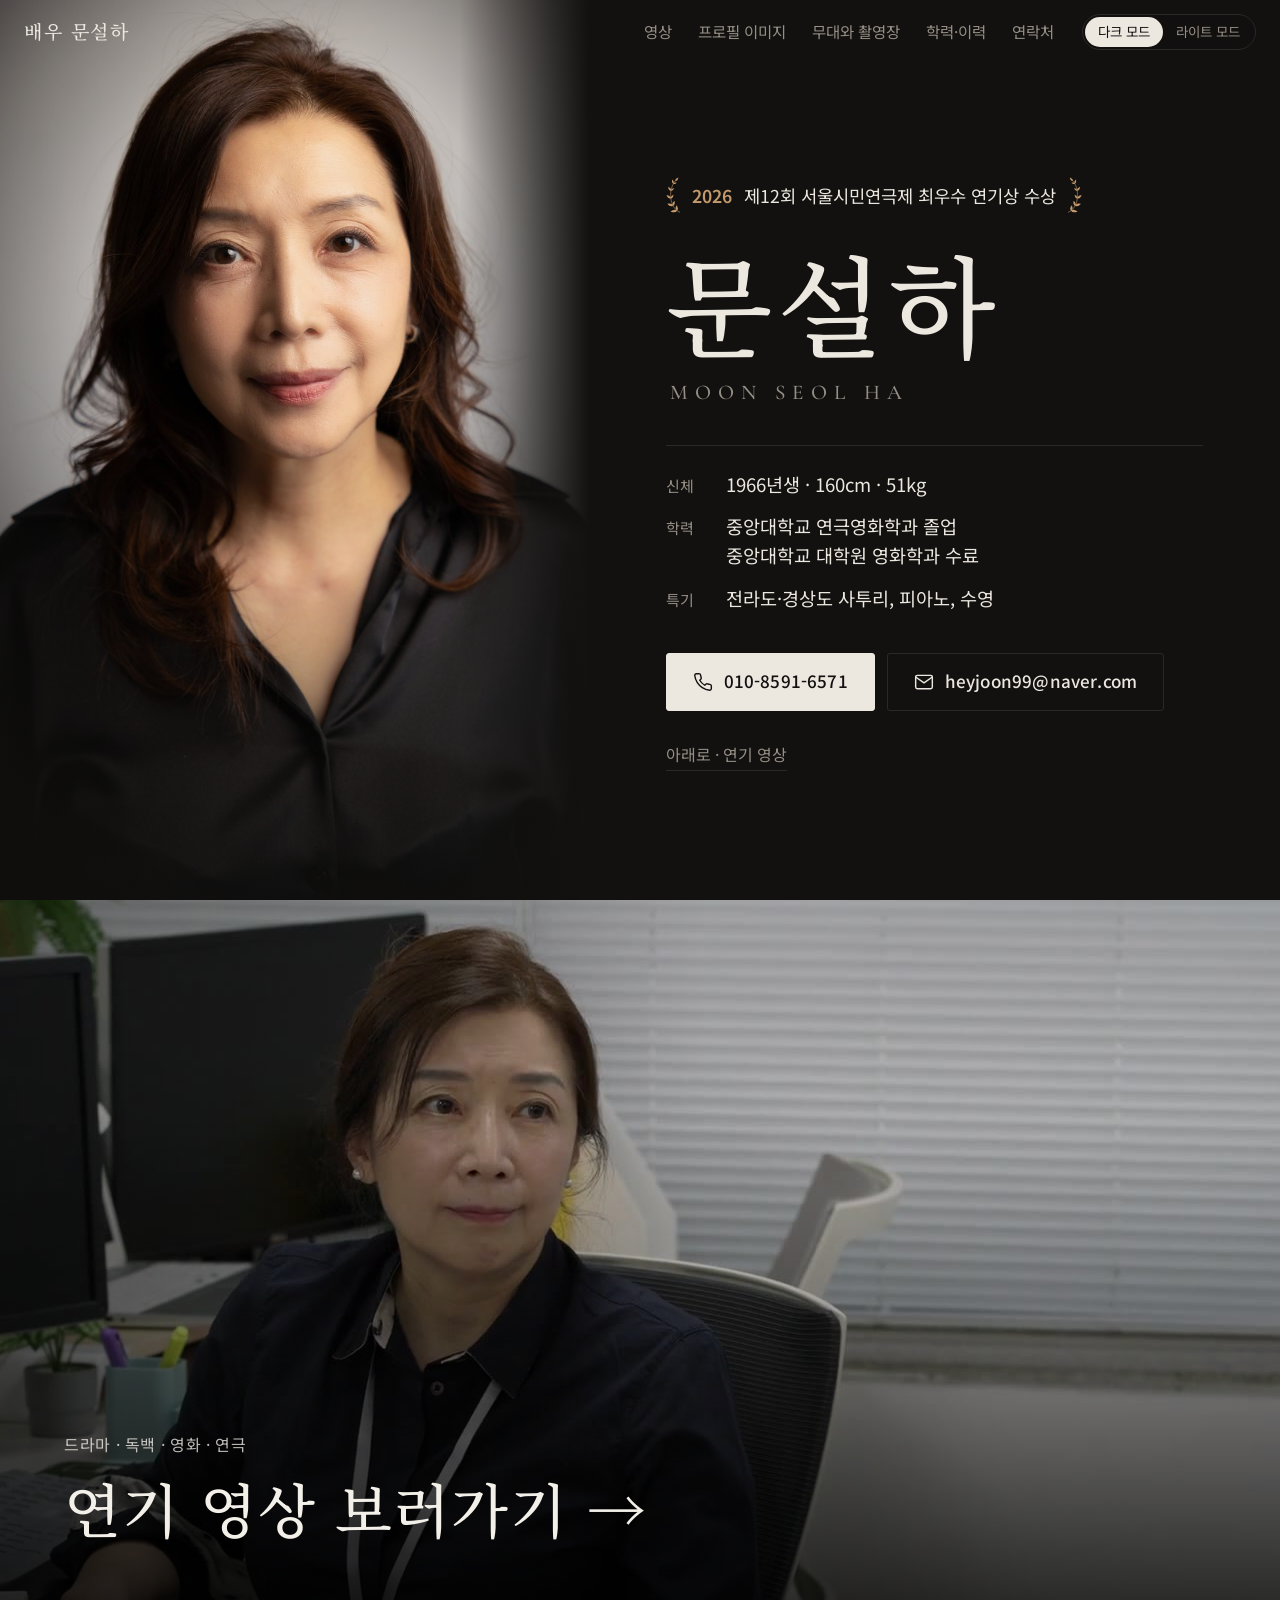
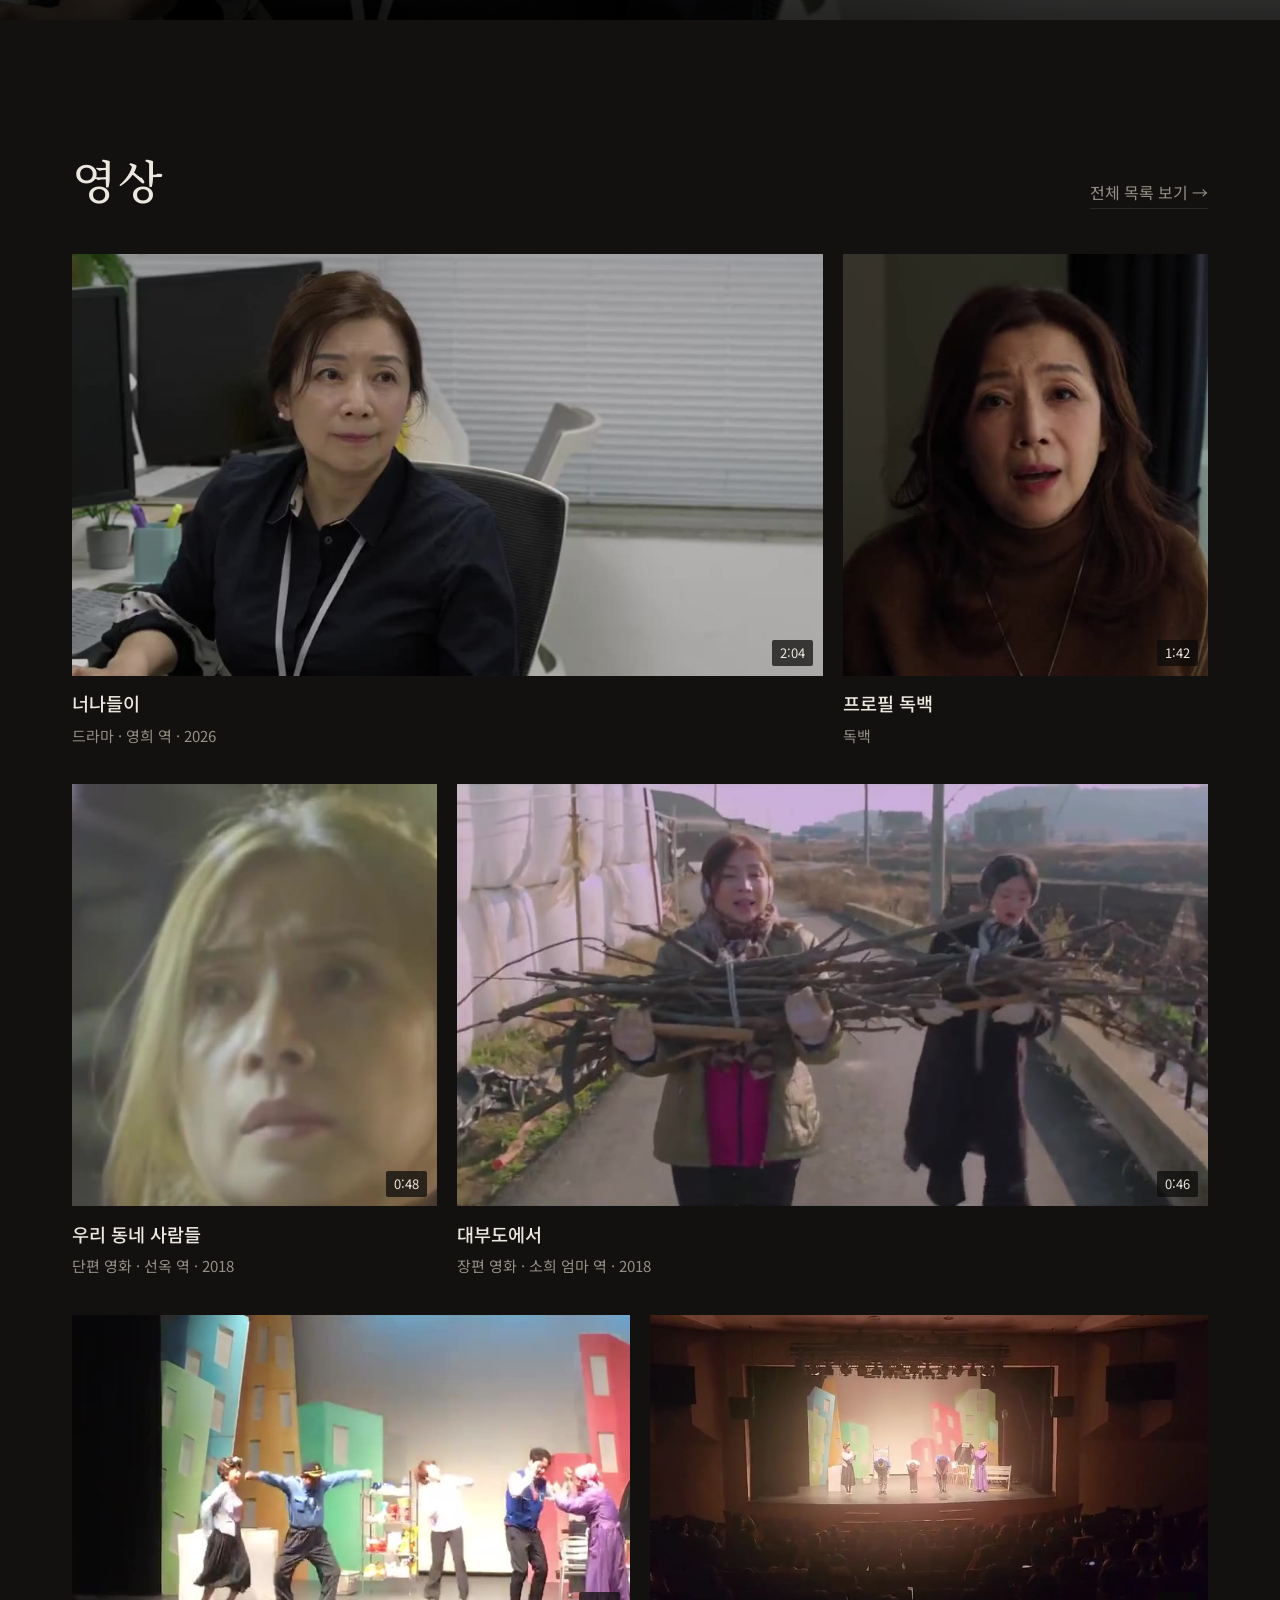
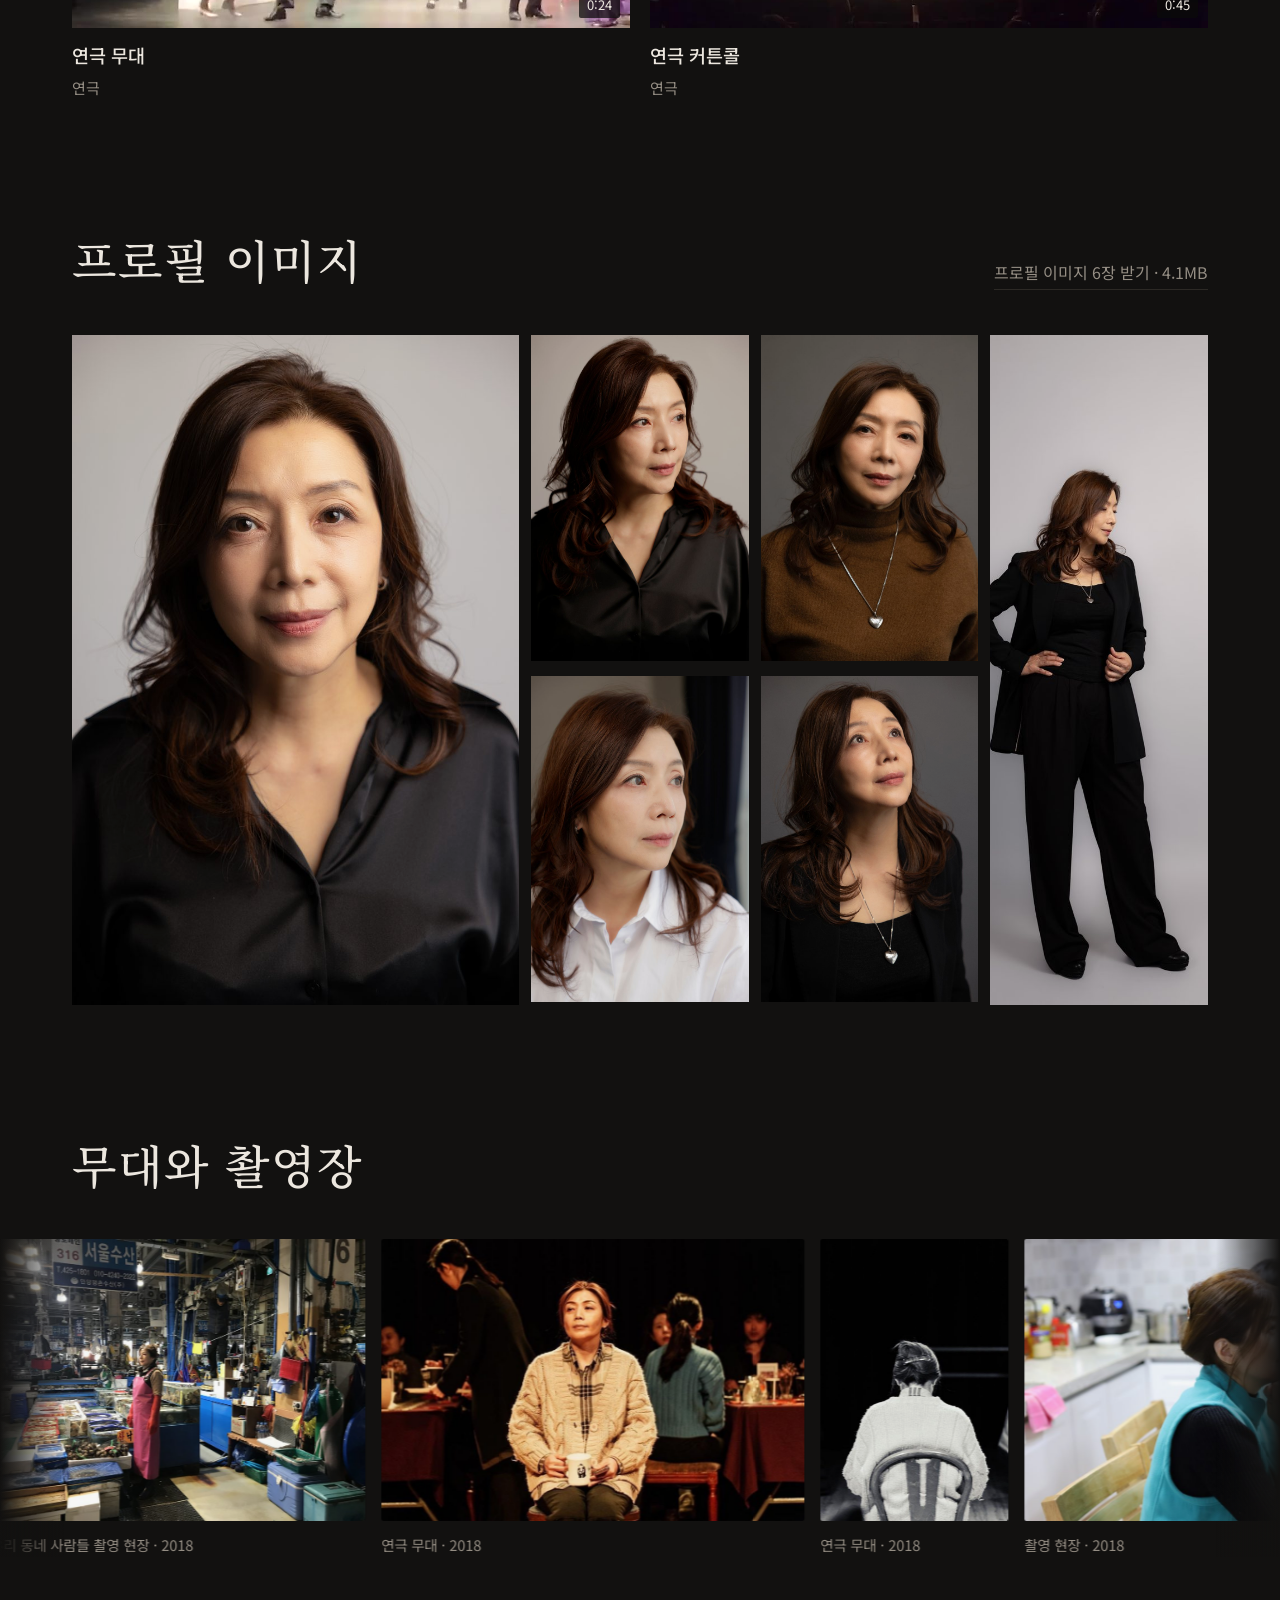
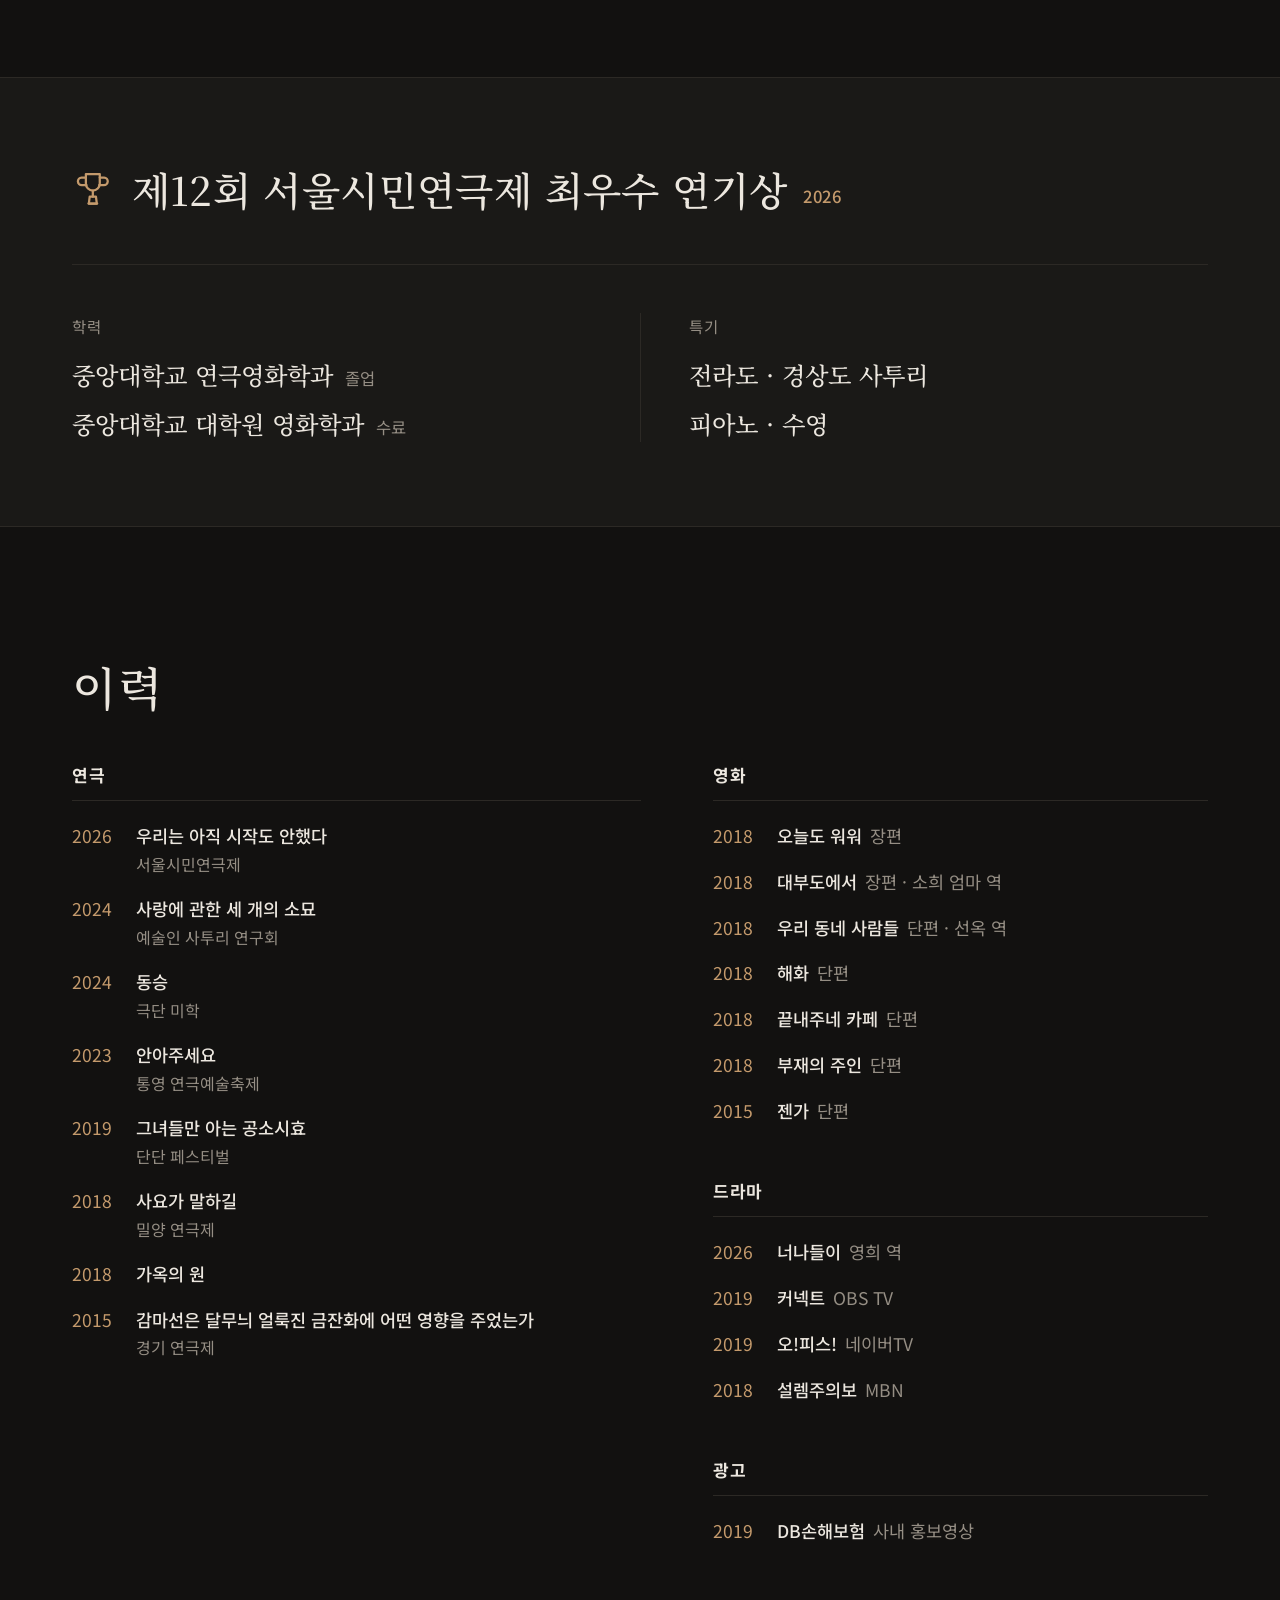
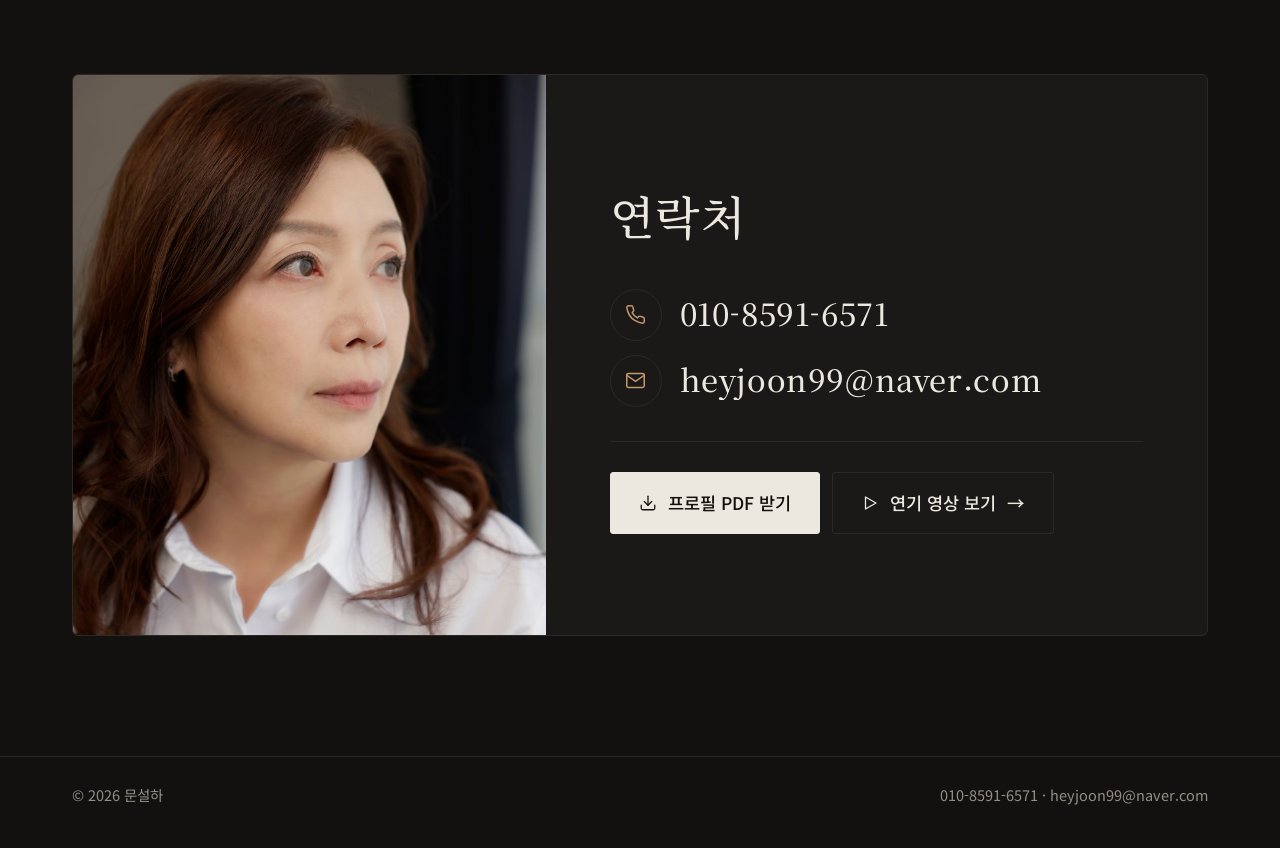
==== commit 9c78f517: "최종 이미지로 사진 교체 (보정본·새 이름), 사진 받기 파일 이름, 프로필 PDF 갱신 Co-Authored-By: Claude Opus 5.5 <noreply@anthropic" ====
--- a/index.html
+++ b/index.html
@@ -88,7 +88,7 @@
 
   <section class="sec" id="photos" aria-labelledby="photos-title">
     <div class="wrap">
-      <div class="sec-head reveal"><h2 id="photos-title">프로필 이미지</h2><a class="more" href="assets/문설하_프로필사진.zip" download="문설하_프로필이미지.zip">프로필 이미지 6장 받기 · 3MB</a></div>
+      <div class="sec-head reveal"><h2 id="photos-title">프로필 이미지</h2><a class="more" href="assets/문설하_프로필이미지.zip" download="문설하_프로필이미지.zip">프로필 이미지 6장 받기 · 4.1MB</a></div>
       <div class="gallery reveal" id="gallery"><button class="ph g-743" type="button" data-g="profile" data-i="0"><img loading="lazy" src="assets/photo-743-sm.jpg" srcset="assets/photo-743-sm.jpg 800w, assets/photo-743.jpg 1600w" sizes="(min-width: 861px) 460px, 50vw" alt="정면, 검은 셔츠"></button><button class="ph g-707" type="button" data-g="profile" data-i="1"><img loading="lazy" src="assets/photo-707-sm.jpg" srcset="assets/photo-707-sm.jpg 800w, assets/photo-707.jpg 1600w" sizes="(min-width: 861px) 460px, 50vw" alt="옆을 바라보는 얼굴, 검은 셔츠"></button><button class="ph g-808" type="button" data-g="profile" data-i="2"><img loading="lazy" src="assets/photo-808-sm.jpg" srcset="assets/photo-808-sm.jpg 800w, assets/photo-808.jpg 1600w" sizes="(min-width: 861px) 460px, 50vw" alt="정면, 갈색 니트"></button><button class="ph g-898" type="button" data-g="profile" data-i="5"><img loading="lazy" src="assets/photo-898-sm.jpg" srcset="assets/photo-898-sm.jpg 800w, assets/photo-898.jpg 1600w" sizes="(min-width: 861px) 460px, 50vw" alt="전신, 검은 정장"></button><button class="ph g-772" type="button" data-g="profile" data-i="3"><img loading="lazy" src="assets/photo-772-sm.jpg" srcset="assets/photo-772-sm.jpg 800w, assets/photo-772.jpg 1600w" sizes="(min-width: 861px) 460px, 50vw" alt="창가 자연광, 흰 셔츠"></button><button class="ph g-947" type="button" data-g="profile" data-i="4"><img loading="lazy" src="assets/photo-947-sm.jpg" srcset="assets/photo-947-sm.jpg 800w, assets/photo-947.jpg 1600w" sizes="(min-width: 861px) 460px, 50vw" alt="위를 올려다보는 얼굴, 검은 재킷"></button></div>
     </div>
   </section>
@@ -175,7 +175,7 @@
     </div>
   </div>
 </dialog>
-<script>window.LB_GROUPS = {"profile": [{"src": "assets/photo-743.jpg", "dl": "assets/dl/문설하_743.jpg", "alt": "정면, 검은 셔츠", "name": "문설하_743.jpg", "cap": ""}, {"src": "assets/photo-707.jpg", "dl": "assets/dl/문설하_707.jpg", "alt": "옆을 바라보는 얼굴, 검은 셔츠", "name": "문설하_707.jpg", "cap": ""}, {"src": "assets/photo-808.jpg", "dl": "assets/dl/문설하_808.jpg", "alt": "정면, 갈색 니트", "name": "문설하_808.jpg", "cap": ""}, {"src": "assets/photo-772.jpg", "dl": "assets/dl/문설하_772.jpg", "alt": "창가 자연광, 흰 셔츠", "name": "문설하_772.jpg", "cap": ""}, {"src": "assets/photo-947.jpg", "dl": "assets/dl/문설하_947.jpg", "alt": "위를 올려다보는 얼굴, 검은 재킷", "name": "문설하_947.jpg", "cap": ""}, {"src": "assets/photo-898.jpg", "dl": "assets/dl/문설하_898.jpg", "alt": "전신, 검은 정장", "name": "문설하_898.jpg", "cap": ""}], "field": [{"src": "assets/field/f2416.jpg", "dl": "assets/field/f2416.jpg", "alt": "우리 동네 사람들 촬영 현장, 2018", "name": "문설하_현장_2416.jpg", "cap": "우리 동네 사람들 촬영 현장 · 2018"}, {"src": "assets/field/f1394.jpg", "dl": "assets/field/f1394.jpg", "alt": "연극 무대, 2018", "name": "문설하_현장_1394.jpg", "cap": "연극 무대 · 2018"}, {"src": "assets/field/f1392.jpg", "dl": "assets/field/f1392.jpg", "alt": "연극 무대, 2018", "name": "문설하_현장_1392.jpg", "cap": "연극 무대 · 2018"}, {"src": "assets/field/f2487.jpg", "dl": "assets/field/f2487.jpg", "alt": "촬영 현장, 2018", "name": "문설하_현장_2487.jpg", "cap": "촬영 현장 · 2018"}, {"src": "assets/field/f1407.jpg", "dl": "assets/field/f1407.jpg", "alt": "연극 무대, 2018", "name": "문설하_현장_1407.jpg", "cap": "연극 무대 · 2018"}, {"src": "assets/field/f2421.jpg", "dl": "assets/field/f2421.jpg", "alt": "우리 동네 사람들 촬영 현장, 2018", "name": "문설하_현장_2421.jpg", "cap": "우리 동네 사람들 촬영 현장 · 2018"}, {"src": "assets/field/f1388.jpg", "dl": "assets/field/f1388.jpg", "alt": "분장실에서, 2018", "name": "문설하_현장_1388.jpg", "cap": "분장실에서 · 2018"}, {"src": "assets/field/f0282.jpg", "dl": "assets/field/f0282.jpg", "alt": "연극 무대", "name": "문설하_현장_0282.jpg", "cap": "연극 무대"}, {"src": "assets/field/f0302.jpg", "dl": "assets/field/f0302.jpg", "alt": "연극 무대", "name": "문설하_현장_0302.jpg", "cap": "연극 무대"}]};</script>
+<script>window.LB_GROUPS = {"profile": [{"src": "assets/photo-743.jpg", "dl": "assets/dl/문설하_프로필_01_정면_검정셔츠.jpg", "alt": "정면, 검은 셔츠", "name": "문설하_프로필_01_정면_검정셔츠.jpg", "cap": ""}, {"src": "assets/photo-707.jpg", "dl": "assets/dl/문설하_프로필_02_측면_검정셔츠.jpg", "alt": "옆을 바라보는 얼굴, 검은 셔츠", "name": "문설하_프로필_02_측면_검정셔츠.jpg", "cap": ""}, {"src": "assets/photo-808.jpg", "dl": "assets/dl/문설하_프로필_03_정면_갈색니트.jpg", "alt": "정면, 갈색 니트", "name": "문설하_프로필_03_정면_갈색니트.jpg", "cap": ""}, {"src": "assets/photo-772.jpg", "dl": "assets/dl/문설하_프로필_04_측면_흰셔츠.jpg", "alt": "창가 자연광, 흰 셔츠", "name": "문설하_프로필_04_측면_흰셔츠.jpg", "cap": ""}, {"src": "assets/photo-947.jpg", "dl": "assets/dl/문설하_프로필_05_올려다봄_검정재킷.jpg", "alt": "위를 올려다보는 얼굴, 검은 재킷", "name": "문설하_프로필_05_올려다봄_검정재킷.jpg", "cap": ""}, {"src": "assets/photo-898.jpg", "dl": "assets/dl/문설하_프로필_06_전신_검정정장.jpg", "alt": "전신, 검은 정장", "name": "문설하_프로필_06_전신_검정정장.jpg", "cap": ""}], "field": [{"src": "assets/field/f2416.jpg", "dl": "assets/field/f2416.jpg", "alt": "우리 동네 사람들 촬영 현장, 2018", "name": "문설하_현장_2416.jpg", "cap": "우리 동네 사람들 촬영 현장 · 2018"}, {"src": "assets/field/f1394.jpg", "dl": "assets/field/f1394.jpg", "alt": "연극 무대, 2018", "name": "문설하_현장_1394.jpg", "cap": "연극 무대 · 2018"}, {"src": "assets/field/f1392.jpg", "dl": "assets/field/f1392.jpg", "alt": "연극 무대, 2018", "name": "문설하_현장_1392.jpg", "cap": "연극 무대 · 2018"}, {"src": "assets/field/f2487.jpg", "dl": "assets/field/f2487.jpg", "alt": "촬영 현장, 2018", "name": "문설하_현장_2487.jpg", "cap": "촬영 현장 · 2018"}, {"src": "assets/field/f1407.jpg", "dl": "assets/field/f1407.jpg", "alt": "연극 무대, 2018", "name": "문설하_현장_1407.jpg", "cap": "연극 무대 · 2018"}, {"src": "assets/field/f2421.jpg", "dl": "assets/field/f2421.jpg", "alt": "우리 동네 사람들 촬영 현장, 2018", "name": "문설하_현장_2421.jpg", "cap": "우리 동네 사람들 촬영 현장 · 2018"}, {"src": "assets/field/f1388.jpg", "dl": "assets/field/f1388.jpg", "alt": "분장실에서, 2018", "name": "문설하_현장_1388.jpg", "cap": "분장실에서 · 2018"}, {"src": "assets/field/f0282.jpg", "dl": "assets/field/f0282.jpg", "alt": "연극 무대", "name": "문설하_현장_0282.jpg", "cap": "연극 무대"}, {"src": "assets/field/f0302.jpg", "dl": "assets/field/f0302.jpg", "alt": "연극 무대", "name": "문설하_현장_0302.jpg", "cap": "연극 무대"}]};</script>
 <footer class="foot"><div class="wrap">
   <span>© 2026 문설하</span>
   <span><a href="tel:01085916571">010-8591-6571</a> · <a href="mailto:heyjoon99@naver.com">heyjoon99@naver.com</a></span>
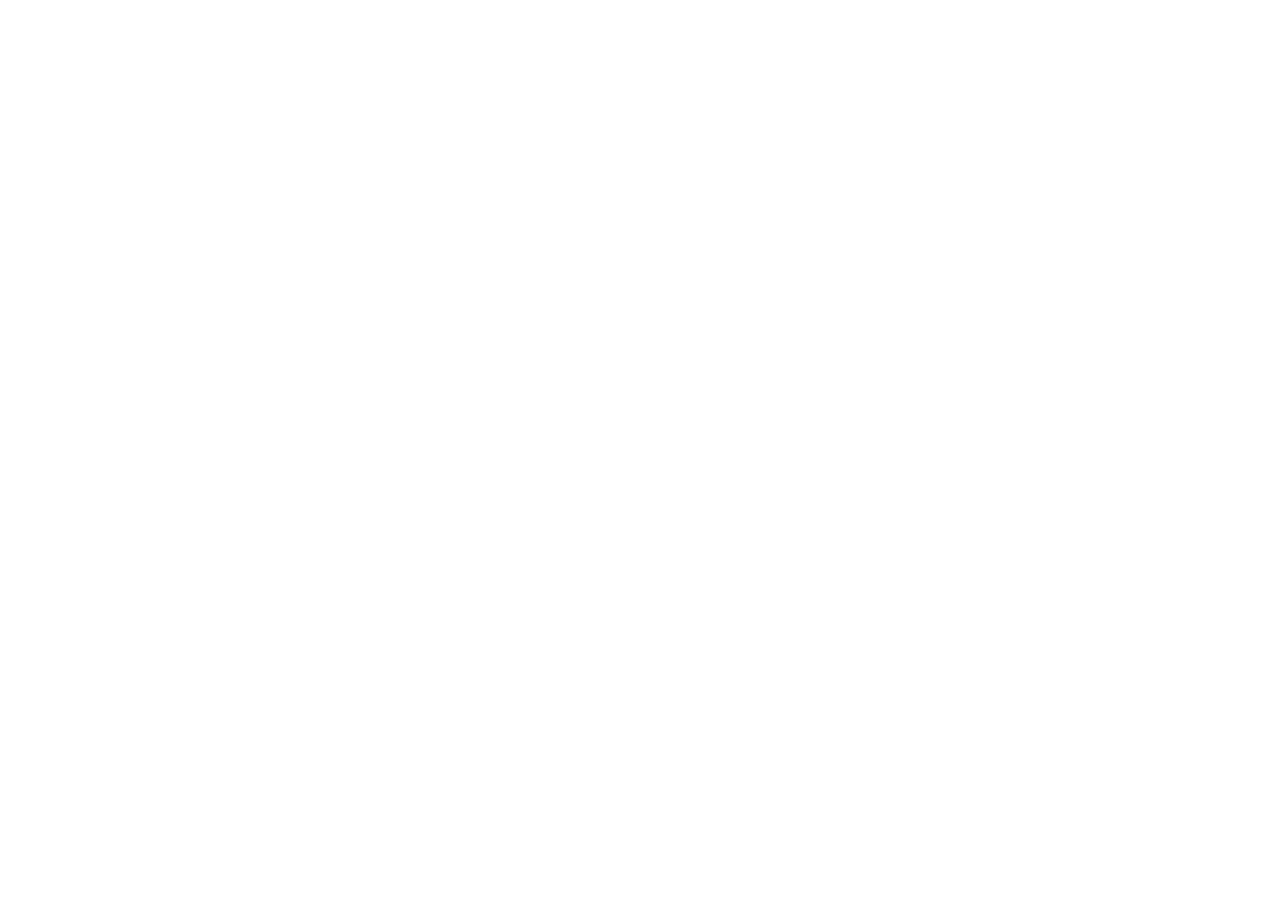
==== commit 510db2a3: "새 주소 moon-seolha.github.io 로 자동 이동 Co-Authored-By: Claude Opus 5.5 <noreply@anthropic.com>" ====
--- a/index.html
+++ b/index.html
@@ -1,190 +1,12 @@
 <!doctype html>
-<html lang="ko" data-theme="dark">
-<head>
-<meta charset="utf-8">
-<meta name="viewport" content="width=device-width, initial-scale=1, viewport-fit=cover">
+<html lang="ko"><head><meta charset="utf-8">
 <title>배우 문설하</title>
-<meta name="description" content="1966년생 · 160cm · 중앙대학교 연극영화학과 · 제12회 서울시민연극제 최우수 연기상 수상">
-<!-- 공개 범위를 정하기 전까지 검색엔진 노출 막음 (공개하려면 이 줄 삭제) -->
 <meta name="robots" content="noindex">
-<meta name="theme-color" content="#121110">
+<link rel="canonical" href="https://moon-seolha.github.io/">
 <meta property="og:title" content="배우 문설하">
-<meta property="og:description" content="1966년생 · 160cm · 중앙대학교 연극영화학과 · 제12회 서울시민연극제 최우수 연기상 수상">
-<meta property="og:image" content="https://rrryun.github.io/moonseolha/assets/og.jpg">
-<link rel="preconnect" href="https://fonts.googleapis.com">
-<link rel="preconnect" href="https://fonts.gstatic.com" crossorigin>
-<link href="https://fonts.googleapis.com/css2?family=Cormorant+Garamond:wght@500&family=Noto+Sans+KR:wght@400;500;700&family=Noto+Serif+KR:wght@500;600&display=swap" rel="stylesheet">
-<link rel="stylesheet" href="assets/site.css?v=6249e40d6a">
-<script>
-  document.documentElement.classList.add('js');
-  try { var t = localStorage.getItem('msh-theme'); if (t === 'light' || t === 'dark') document.documentElement.dataset.theme = t; } catch (e) {}
-</script>
-</head>
-<body class="home">
-<header class="top" id="topbar">
-  <a class="mark" href="index.html">배우 문설하</a>
-  <nav class="menu" aria-label="구역"><a href="#videos" data-spy="videos">영상</a><a href="#photos" data-spy="photos">프로필 이미지</a><a href="#field" data-spy="field">무대와 촬영장</a><a href="#profile" data-spy="profile">학력·이력</a><a href="#contact" data-spy="contact">연락처</a></nav>
-  <div class="theme" role="group" aria-label="화면 모드">
-    <button type="button" data-mode="dark" aria-pressed="true">다크 모드</button>
-    <button type="button" data-mode="light" aria-pressed="false">라이트 모드</button>
-  </div>
-</header>
-
-<main>
-  <section class="hero" id="top" aria-label="소개">
-    <figure class="hero-photo"><img class="show front" src="assets/photo-743.jpg" srcset="assets/photo-743-sm.jpg 800w, assets/photo-743.jpg 1600w" sizes="(min-width: 861px) 46vw, 100vw" alt="배우 문설하 정면 프로필 사진" fetchpriority="high" style="--pos: 50% 32%; --pos-m: 50% 26%"><img data-src="assets/photo-808.jpg" data-srcset="assets/photo-808-sm.jpg 800w, assets/photo-808.jpg 1600w" sizes="(min-width: 861px) 46vw, 100vw" alt="배우 문설하, 갈색 니트" style="--pos: 50% 30%; --pos-m: 50% 26%"><img data-src="assets/photo-772.jpg" data-srcset="assets/photo-772-sm.jpg 800w, assets/photo-772.jpg 1600w" sizes="(min-width: 861px) 46vw, 100vw" alt="배우 문설하, 창가 자연광" style="--pos: 62% 30%; --pos-m: 62% 24%"><img data-src="assets/photo-947.jpg" data-srcset="assets/photo-947-sm.jpg 800w, assets/photo-947.jpg 1600w" sizes="(min-width: 861px) 46vw, 100vw" alt="배우 문설하, 위를 올려다보는 얼굴" style="--pos: 56% 26%; --pos-m: 56% 22%"></figure>
-    <div class="hero-text">
-      <p class="award"><svg class="laurel" viewBox="-1.377 -1.471 1.158 3.034" style="width:0.802em;height:2.1em" aria-hidden="true"><path d="M-0.259,1.401L-0.312,1.378L-0.364,1.350L-0.415,1.319L-0.465,1.284L-0.513,1.245L-0.560,1.201L-0.605,1.155L-0.648,1.104L-0.689,1.050L-0.728,0.994L-0.765,0.933L-0.800,0.871L-0.832,0.805L-0.861,0.737L-0.888,0.667L-0.912,0.594L-0.933,0.520L-0.952,0.444L-0.967,0.367L-0.980,0.289L-0.989,0.210L-0.996,0.130L-0.999,0.050L-1.000,-0.030L-0.997,-0.111L-0.991,-0.191L-0.983,-0.270L-0.971,-0.348L-0.956,-0.426L-0.938,-0.502L-0.918,-0.576L-0.894,-0.649L-0.868,-0.720L-0.839,-0.789L-0.808,-0.855L-0.774,-0.918L-0.738,-0.979L-0.699,-1.037L-0.658,-1.091L-0.616,-1.143" fill="none" stroke="currentColor" stroke-width="0.05" stroke-linecap="round"/><path d="M-0.465,1.284Q-0.665,1.086 -1.011,1.348Q-0.614,1.523 -0.465,1.284Z M-0.465,1.284Q-0.308,1.114 -0.533,0.838Q-0.665,1.169 -0.465,1.284Z M-0.800,0.871Q-0.888,0.629 -1.275,0.710Q-1.016,1.010 -0.800,0.871Z M-0.800,0.871Q-0.604,0.792 -0.682,0.476Q-0.920,0.697 -0.800,0.871Z M-0.980,0.289Q-0.983,0.057 -1.337,0.010Q-1.206,0.343 -0.980,0.289Z M-0.980,0.289Q-0.790,0.280 -0.761,-0.012Q-1.030,0.105 -0.980,0.289Z M-0.971,-0.348Q-0.910,-0.547 -1.199,-0.683Q-1.178,-0.364 -0.971,-0.348Z M-0.971,-0.348Q-0.806,-0.304 -0.703,-0.545Q-0.964,-0.519 -0.971,-0.348Z M-0.774,-0.918Q-0.664,-1.065 -0.864,-1.264Q-0.941,-0.993 -0.774,-0.918Z M-0.774,-0.918Q-0.651,-0.833 -0.493,-1.002Q-0.717,-1.058 -0.774,-0.918Z M-0.616,-1.143Q-0.419,-1.133 -0.361,-1.431Q-0.650,-1.337 -0.616,-1.143Z" fill="currentColor"/></svg><span class="award-text"><b>2026</b>제12회 서울시민연극제 <br class="mbr">최우수&nbsp;연기상&nbsp;수상</span><svg class="laurel" viewBox="0.219 -1.471 1.158 3.034" style="width:0.802em;height:2.1em" aria-hidden="true"><path d="M0.259,1.401L0.312,1.378L0.364,1.350L0.415,1.319L0.465,1.284L0.513,1.245L0.560,1.201L0.605,1.155L0.648,1.104L0.689,1.050L0.728,0.994L0.765,0.933L0.800,0.871L0.832,0.805L0.861,0.737L0.888,0.667L0.912,0.594L0.933,0.520L0.952,0.444L0.967,0.367L0.980,0.289L0.989,0.210L0.996,0.130L0.999,0.050L1.000,-0.030L0.997,-0.111L0.991,-0.191L0.983,-0.270L0.971,-0.348L0.956,-0.426L0.938,-0.502L0.918,-0.576L0.894,-0.649L0.868,-0.720L0.839,-0.789L0.808,-0.855L0.774,-0.918L0.738,-0.979L0.699,-1.037L0.658,-1.091L0.616,-1.143" fill="none" stroke="currentColor" stroke-width="0.05" stroke-linecap="round"/><path d="M0.465,1.284Q0.614,1.523 1.011,1.348Q0.665,1.086 0.465,1.284Z M0.465,1.284Q0.665,1.169 0.533,0.838Q0.308,1.114 0.465,1.284Z M0.800,0.871Q1.016,1.010 1.275,0.710Q0.888,0.629 0.800,0.871Z M0.800,0.871Q0.920,0.697 0.682,0.476Q0.604,0.792 0.800,0.871Z M0.980,0.289Q1.206,0.343 1.337,0.010Q0.983,0.057 0.980,0.289Z M0.980,0.289Q1.030,0.105 0.761,-0.012Q0.790,0.280 0.980,0.289Z M0.971,-0.348Q1.178,-0.364 1.199,-0.683Q0.910,-0.547 0.971,-0.348Z M0.971,-0.348Q0.964,-0.519 0.703,-0.545Q0.806,-0.304 0.971,-0.348Z M0.774,-0.918Q0.941,-0.993 0.864,-1.264Q0.664,-1.065 0.774,-0.918Z M0.774,-0.918Q0.717,-1.058 0.493,-1.002Q0.651,-0.833 0.774,-0.918Z M0.616,-1.143Q0.650,-1.337 0.361,-1.431Q0.419,-1.133 0.616,-1.143Z" fill="currentColor"/></svg></p>
-      <h1>문설하</h1>
-      <p class="roman">MOON SEOL HA</p>
-      <dl class="hero-info">
-        <div><dt>신체</dt><dd>1966년생 · 160cm · 51kg</dd></div>
-        <div><dt>학력</dt><dd>중앙대학교 연극영화학과 졸업<br>중앙대학교 대학원 영화학과 수료</dd></div>
-        <div><dt>특기</dt><dd>전라도·경상도 사투리, 피아노, 수영</dd></div>
-      </dl>
-      <div class="actions" id="hero-actions">
-        <a class="btn primary" href="tel:01085916571" aria-label="전화 걸기 010-8591-6571"><svg class="ico" viewBox="0 0 24 24" aria-hidden="true"><path d="M22 16.92v3a2 2 0 0 1-2.18 2 19.79 19.79 0 0 1-8.63-3.07 19.5 19.5 0 0 1-6-6 19.79 19.79 0 0 1-3.07-8.67A2 2 0 0 1 4.11 2h3a2 2 0 0 1 2 1.72 12.84 12.84 0 0 0 .7 2.81 2 2 0 0 1-.45 2.11L8.09 9.91a16 16 0 0 0 6 6l1.27-1.27a2 2 0 0 1 2.11-.45 12.84 12.84 0 0 0 2.81.7A2 2 0 0 1 22 16.92z"/></svg>010-8591-6571</a>
-        <a class="btn" href="mailto:heyjoon99@naver.com" aria-label="이메일 보내기 heyjoon99@naver.com"><svg class="ico" viewBox="0 0 24 24" aria-hidden="true"><path d="M4 4h16c1.1 0 2 .9 2 2v12c0 1.1-.9 2-2 2H4c-1.1 0-2-.9-2-2V6c0-1.1.9-2 2-2z"/><polyline points="22,6 12,13 2,6"/></svg>heyjoon99@naver.com</a>
-      </div>
-      <a class="scroll-cue" href="#reel">아래로 · 연기 영상</a>
-    </div>
-  </section>
-
-  <section class="reel" id="reel" aria-label="연기 영상 미리보기">
-    <a class="reel-link" href="videos.html">
-      <video class="reel-video" muted loop playsinline autoplay preload="auto" poster="assets/reel-poster.jpg"><source src="assets/reel.mp4" type="video/mp4"></video>
-      <span class="reel-shade"></span>
-      <span class="reel-copy">
-        <span class="reel-kicker">드라마 · 독백 · 영화 · 연극</span>
-        <span class="reel-cta">연기 영상 보러가기 <span class="arrow">→</span></span>
-      </span>
-    </a>
-  </section>
-
-  <section class="sec" id="videos" aria-labelledby="videos-title">
-    <div class="wrap">
-      <div class="sec-head reveal"><h2 id="videos-title">영상</h2><a class="more" href="videos.html">전체 목록 보기 →</a></div>
-      <div class="vgrid"><a class="vcard wide" href="v/office.html">
-  <span class="vthumb"><video muted loop playsinline preload="none" poster="assets/prev/office.jpg" data-src="assets/prev/office.mp4"></video><span class="dur">2:04</span><span class="play" aria-hidden="true">보기 →</span></span>
-  <span class="vtext"><span class="vtitle">너나들이</span><span class="vmeta">드라마 · 영희 역 · 2026</span></span>
-</a><a class="vcard narrow" href="v/monologue.html">
-  <span class="vthumb"><video muted loop playsinline preload="none" poster="assets/prev/monologue.jpg" data-src="assets/prev/monologue.mp4"></video><span class="dur">1:42</span><span class="play" aria-hidden="true">보기 →</span></span>
-  <span class="vtext"><span class="vtitle">프로필 독백</span><span class="vmeta">독백</span></span>
-</a><a class="vcard narrow" href="v/uridongne.html">
-  <span class="vthumb"><video muted loop playsinline preload="none" poster="assets/prev/film-uridongne.jpg" data-src="assets/prev/film-uridongne.mp4"></video><span class="dur">0:48</span><span class="play" aria-hidden="true">보기 →</span></span>
-  <span class="vtext"><span class="vtitle">우리 동네 사람들</span><span class="vmeta">단편 영화 · 선옥 역 · 2018</span></span>
-</a><a class="vcard wide" href="v/daebudo.html">
-  <span class="vthumb"><video muted loop playsinline preload="none" poster="assets/prev/film-daebudo.jpg" data-src="assets/prev/film-daebudo.mp4"></video><span class="dur">0:46</span><span class="play" aria-hidden="true">보기 →</span></span>
-  <span class="vtext"><span class="vtitle">대부도에서</span><span class="vmeta">장편 영화 · 소희 엄마 역 · 2018</span></span>
-</a><a class="vcard half" href="v/stage.html">
-  <span class="vthumb"><video muted loop playsinline preload="none" poster="assets/prev/stage-1.jpg" data-src="assets/prev/stage-1.mp4"></video><span class="dur">0:24</span><span class="play" aria-hidden="true">보기 →</span></span>
-  <span class="vtext"><span class="vtitle">연극 무대</span><span class="vmeta">연극</span></span>
-</a><a class="vcard half" href="v/curtain.html">
-  <span class="vthumb"><video muted loop playsinline preload="none" poster="assets/prev/stage-2.jpg" data-src="assets/prev/stage-2.mp4"></video><span class="dur">0:45</span><span class="play" aria-hidden="true">보기 →</span></span>
-  <span class="vtext"><span class="vtitle">연극 커튼콜</span><span class="vmeta">연극</span></span>
-</a></div>
-    </div>
-  </section>
-
-  <section class="sec" id="photos" aria-labelledby="photos-title">
-    <div class="wrap">
-      <div class="sec-head reveal"><h2 id="photos-title">프로필 이미지</h2><a class="more" href="assets/문설하_프로필이미지.zip" download="문설하_프로필이미지.zip">프로필 이미지 6장 받기 · 4.1MB</a></div>
-      <div class="gallery reveal" id="gallery"><button class="ph g-743" type="button" data-g="profile" data-i="0"><img loading="lazy" src="assets/photo-743-sm.jpg" srcset="assets/photo-743-sm.jpg 800w, assets/photo-743.jpg 1600w" sizes="(min-width: 861px) 460px, 50vw" alt="정면, 검은 셔츠"></button><button class="ph g-707" type="button" data-g="profile" data-i="1"><img loading="lazy" src="assets/photo-707-sm.jpg" srcset="assets/photo-707-sm.jpg 800w, assets/photo-707.jpg 1600w" sizes="(min-width: 861px) 460px, 50vw" alt="옆을 바라보는 얼굴, 검은 셔츠"></button><button class="ph g-808" type="button" data-g="profile" data-i="2"><img loading="lazy" src="assets/photo-808-sm.jpg" srcset="assets/photo-808-sm.jpg 800w, assets/photo-808.jpg 1600w" sizes="(min-width: 861px) 460px, 50vw" alt="정면, 갈색 니트"></button><button class="ph g-898" type="button" data-g="profile" data-i="5"><img loading="lazy" src="assets/photo-898-sm.jpg" srcset="assets/photo-898-sm.jpg 800w, assets/photo-898.jpg 1600w" sizes="(min-width: 861px) 460px, 50vw" alt="전신, 검은 정장"></button><button class="ph g-772" type="button" data-g="profile" data-i="3"><img loading="lazy" src="assets/photo-772-sm.jpg" srcset="assets/photo-772-sm.jpg 800w, assets/photo-772.jpg 1600w" sizes="(min-width: 861px) 460px, 50vw" alt="창가 자연광, 흰 셔츠"></button><button class="ph g-947" type="button" data-g="profile" data-i="4"><img loading="lazy" src="assets/photo-947-sm.jpg" srcset="assets/photo-947-sm.jpg 800w, assets/photo-947.jpg 1600w" sizes="(min-width: 861px) 460px, 50vw" alt="위를 올려다보는 얼굴, 검은 재킷"></button></div>
-    </div>
-  </section>
-
-  <section class="sec" id="field" aria-labelledby="field-title">
-    <div class="wrap">
-      <div class="sec-head reveal"><h2 id="field-title">무대와 촬영장</h2></div>
-    </div>
-    <div class="marquee reveal" id="marquee">
-      <div class="marquee-track"><div class="marquee-set"><figure class="shot"><button class="ph" type="button" data-g="field" data-i="0" style="--ar:1.3333"><img src="assets/field/f2416-sm.jpg" alt="우리 동네 사람들 촬영 현장, 2018" decoding="async" draggable="false"></button><figcaption>우리 동네 사람들 촬영 현장 · 2018</figcaption></figure><figure class="shot"><button class="ph" type="button" data-g="field" data-i="1" style="--ar:1.5"><img src="assets/field/f1394-sm.jpg" alt="연극 무대, 2018" decoding="async" draggable="false"></button><figcaption>연극 무대 · 2018</figcaption></figure><figure class="shot"><button class="ph" type="button" data-g="field" data-i="2" style="--ar:0.6667"><img src="assets/field/f1392-sm.jpg" alt="연극 무대, 2018" decoding="async" draggable="false"></button><figcaption>연극 무대 · 2018</figcaption></figure><figure class="shot"><button class="ph" type="button" data-g="field" data-i="3" style="--ar:1.5"><img src="assets/field/f2487-sm.jpg" alt="촬영 현장, 2018" decoding="async" draggable="false"></button><figcaption>촬영 현장 · 2018</figcaption></figure><figure class="shot"><button class="ph" type="button" data-g="field" data-i="4" style="--ar:1.5"><img src="assets/field/f1407-sm.jpg" alt="연극 무대, 2018" decoding="async" draggable="false"></button><figcaption>연극 무대 · 2018</figcaption></figure><figure class="shot"><button class="ph" type="button" data-g="field" data-i="5" style="--ar:1.3333"><img src="assets/field/f2421-sm.jpg" alt="우리 동네 사람들 촬영 현장, 2018" decoding="async" draggable="false"></button><figcaption>우리 동네 사람들 촬영 현장 · 2018</figcaption></figure><figure class="shot"><button class="ph" type="button" data-g="field" data-i="6" style="--ar:1.5"><img src="assets/field/f1388-sm.jpg" alt="분장실에서, 2018" decoding="async" draggable="false"></button><figcaption>분장실에서 · 2018</figcaption></figure><figure class="shot"><button class="ph" type="button" data-g="field" data-i="7" style="--ar:0.5622"><img src="assets/field/f0282-sm.jpg" alt="연극 무대" decoding="async" draggable="false"></button><figcaption>연극 무대</figcaption></figure><figure class="shot"><button class="ph" type="button" data-g="field" data-i="8" style="--ar:0.5622"><img src="assets/field/f0302-sm.jpg" alt="연극 무대" decoding="async" draggable="false"></button><figcaption>연극 무대</figcaption></figure></div><div class="marquee-set" aria-hidden="true"><figure class="shot" aria-hidden="true"><button class="ph" type="button" data-g="field" data-i="0" style="--ar:1.3333" tabindex="-1"><img src="assets/field/f2416-sm.jpg" alt="우리 동네 사람들 촬영 현장, 2018" decoding="async" draggable="false"></button><figcaption>우리 동네 사람들 촬영 현장 · 2018</figcaption></figure><figure class="shot" aria-hidden="true"><button class="ph" type="button" data-g="field" data-i="1" style="--ar:1.5" tabindex="-1"><img src="assets/field/f1394-sm.jpg" alt="연극 무대, 2018" decoding="async" draggable="false"></button><figcaption>연극 무대 · 2018</figcaption></figure><figure class="shot" aria-hidden="true"><button class="ph" type="button" data-g="field" data-i="2" style="--ar:0.6667" tabindex="-1"><img src="assets/field/f1392-sm.jpg" alt="연극 무대, 2018" decoding="async" draggable="false"></button><figcaption>연극 무대 · 2018</figcaption></figure><figure class="shot" aria-hidden="true"><button class="ph" type="button" data-g="field" data-i="3" style="--ar:1.5" tabindex="-1"><img src="assets/field/f2487-sm.jpg" alt="촬영 현장, 2018" decoding="async" draggable="false"></button><figcaption>촬영 현장 · 2018</figcaption></figure><figure class="shot" aria-hidden="true"><button class="ph" type="button" data-g="field" data-i="4" style="--ar:1.5" tabindex="-1"><img src="assets/field/f1407-sm.jpg" alt="연극 무대, 2018" decoding="async" draggable="false"></button><figcaption>연극 무대 · 2018</figcaption></figure><figure class="shot" aria-hidden="true"><button class="ph" type="button" data-g="field" data-i="5" style="--ar:1.3333" tabindex="-1"><img src="assets/field/f2421-sm.jpg" alt="우리 동네 사람들 촬영 현장, 2018" decoding="async" draggable="false"></button><figcaption>우리 동네 사람들 촬영 현장 · 2018</figcaption></figure><figure class="shot" aria-hidden="true"><button class="ph" type="button" data-g="field" data-i="6" style="--ar:1.5" tabindex="-1"><img src="assets/field/f1388-sm.jpg" alt="분장실에서, 2018" decoding="async" draggable="false"></button><figcaption>분장실에서 · 2018</figcaption></figure><figure class="shot" aria-hidden="true"><button class="ph" type="button" data-g="field" data-i="7" style="--ar:0.5622" tabindex="-1"><img src="assets/field/f0282-sm.jpg" alt="연극 무대" decoding="async" draggable="false"></button><figcaption>연극 무대</figcaption></figure><figure class="shot" aria-hidden="true"><button class="ph" type="button" data-g="field" data-i="8" style="--ar:0.5622" tabindex="-1"><img src="assets/field/f0302-sm.jpg" alt="연극 무대" decoding="async" draggable="false"></button><figcaption>연극 무대</figcaption></figure></div></div>
-    </div>
-  </section>
-
-  <section class="band" id="profile" aria-label="수상, 학력, 특기">
-    <div class="wrap">
-      <div class="band-award reveal">
-        <p class="award-line"><svg class="ico" viewBox="0 0 24 24" aria-hidden="true"><path d="M8 3.5h8v5.5a4 4 0 0 1-8 0z"/><path d="M8 5.5H5.5a2.2 2.2 0 0 0 .2 4.4H8.3"/><path d="M16 5.5h2.5a2.2 2.2 0 0 1-.2 4.4h-2.6"/><path d="M12 13v3.5"/><path d="M9.5 20.5h5"/><path d="M10.2 16.5h3.6l.5 4h-4.6z"/></svg><span>제12회 서울시민연극제 최우수 연기상<span class="award-year">2026</span></span></p>
-      </div>
-      <div class="band-grid">
-      <div class="fact reveal">
-        <p class="label">학력</p>
-        <ul class="fact-list">
-          <li>중앙대학교 연극영화학과<span class="fact-sub">졸업</span></li>
-          <li>중앙대학교 대학원 영화학과<span class="fact-sub">수료</span></li>
-        </ul>
-      </div>
-      <div class="fact reveal">
-        <p class="label">특기</p>
-        <ul class="fact-list"><li>전라도 · 경상도 사투리</li><li>피아노 · 수영</li></ul>
-      </div>
-      </div>
-    </div>
-  </section>
-
-  <section class="sec" id="career" aria-labelledby="career-title">
-    <div class="wrap">
-      <div class="sec-head reveal"><h2 id="career-title">이력</h2></div>
-      <div class="career">
-        <div class="group reveal"><h3>연극</h3><ol class="list stack"><li><span class="y">2026</span><span class="t">우리는 아직 시작도 안했다<span class="s">서울시민연극제</span></span></li><li><span class="y">2024</span><span class="t">사랑에 관한 세 개의 소묘<span class="s">예술인 사투리 연구회</span></span></li><li><span class="y">2024</span><span class="t">동승<span class="s">극단 미학</span></span></li><li><span class="y">2023</span><span class="t">안아주세요<span class="s">통영 연극예술축제</span></span></li><li><span class="y">2019</span><span class="t">그녀들만 아는 공소시효<span class="s">단단 페스티벌</span></span></li><li><span class="y">2018</span><span class="t">사요가 말하길<span class="s">밀양 연극제</span></span></li><li><span class="y">2018</span><span class="t">가옥의 원</span></li><li><span class="y">2015</span><span class="t">감마선은 달무늬 얼룩진 금잔화에 어떤 영향을 주었는가<span class="s">경기 연극제</span></span></li></ol></div>
-        <div class="reveal">
-          <div class="group"><h3>영화</h3><ol class="list inline"><li><span class="y">2018</span><span class="t">오늘도 워워<span class="s">장편</span></span></li><li><span class="y">2018</span><span class="t">대부도에서<span class="s">장편 · 소희 엄마 역</span></span></li><li><span class="y">2018</span><span class="t">우리 동네 사람들<span class="s">단편 · 선옥 역</span></span></li><li><span class="y">2018</span><span class="t">해화<span class="s">단편</span></span></li><li><span class="y">2018</span><span class="t">끝내주네 카페<span class="s">단편</span></span></li><li><span class="y">2018</span><span class="t">부재의 주인<span class="s">단편</span></span></li><li><span class="y">2015</span><span class="t">젠가<span class="s">단편</span></span></li></ol></div>
-          <div class="group"><h3>드라마</h3><ol class="list inline"><li><span class="y">2026</span><span class="t">너나들이<span class="s">영희 역</span></span></li><li><span class="y">2019</span><span class="t">커넥트<span class="s">OBS TV</span></span></li><li><span class="y">2019</span><span class="t">오!피스!<span class="s">네이버TV</span></span></li><li><span class="y">2018</span><span class="t">설렘주의보<span class="s">MBN</span></span></li></ol></div>
-          <div class="group"><h3>광고</h3><ol class="list inline"><li><span class="y">2019</span><span class="t">DB손해보험<span class="s">사내 홍보영상</span></span></li></ol></div>
-        </div>
-      </div>
-    </div>
-  </section>
-
-  <section class="sec contact" id="contact" aria-labelledby="contact-title">
-    <div class="wrap">
-      <div class="contact-card reveal">
-        <figure class="contact-photo"><img loading="lazy" src="assets/photo-772.jpg" srcset="assets/photo-772-sm.jpg 800w, assets/photo-772.jpg 1600w" sizes="(min-width: 861px) 480px, 100vw" alt="배우 문설하"></figure>
-        <div class="contact-body">
-          <h2 id="contact-title">연락처</h2>
-          <div class="contact-links">
-            <a class="cline" href="tel:01085916571"><span class="cicon"><svg class="ico" viewBox="0 0 24 24" aria-hidden="true"><path d="M22 16.92v3a2 2 0 0 1-2.18 2 19.79 19.79 0 0 1-8.63-3.07 19.5 19.5 0 0 1-6-6 19.79 19.79 0 0 1-3.07-8.67A2 2 0 0 1 4.11 2h3a2 2 0 0 1 2 1.72 12.84 12.84 0 0 0 .7 2.81 2 2 0 0 1-.45 2.11L8.09 9.91a16 16 0 0 0 6 6l1.27-1.27a2 2 0 0 1 2.11-.45 12.84 12.84 0 0 0 2.81.7A2 2 0 0 1 22 16.92z"/></svg></span><span class="ctext">010-8591-6571</span></a>
-            <a class="cline" href="mailto:heyjoon99@naver.com"><span class="cicon"><svg class="ico" viewBox="0 0 24 24" aria-hidden="true"><path d="M4 4h16c1.1 0 2 .9 2 2v12c0 1.1-.9 2-2 2H4c-1.1 0-2-.9-2-2V6c0-1.1.9-2 2-2z"/><polyline points="22,6 12,13 2,6"/></svg></span><span class="ctext">heyjoon99@naver.com</span></a>
-          </div>
-          <div class="cta-row">
-            <a class="btn primary lg" href="assets/profile.pdf" download="문설하_프로필.pdf"><svg class="ico" viewBox="0 0 24 24" aria-hidden="true"><path d="M21 15v4a2 2 0 0 1-2 2H5a2 2 0 0 1-2-2v-4"/><polyline points="7 10 12 15 17 10"/><line x1="12" y1="15" x2="12" y2="3"/></svg>프로필 PDF 받기</a>
-            <a class="btn lg" href="videos.html"><svg class="ico" viewBox="0 0 24 24" aria-hidden="true"><polygon points="6 4 20 12 6 20 6 4"/></svg>연기 영상 보기 <span class="arr">→</span></a>
-          </div>
-        </div>
-      </div>
-    </div>
-  </section>
-</main>
-
-<dialog class="lb" id="lb" aria-label="사진 크게 보기">
-  <div class="lb-top">
-    <a class="lb-btn" id="lb-dl" download><svg class="ico" viewBox="0 0 24 24" aria-hidden="true"><path d="M21 15v4a2 2 0 0 1-2 2H5a2 2 0 0 1-2-2v-4"/><polyline points="7 10 12 15 17 10"/><line x1="12" y1="15" x2="12" y2="3"/></svg>이 사진 받기</a>
-    <button class="lb-btn" type="button" id="lb-close" autofocus><svg class="ico" viewBox="0 0 24 24" aria-hidden="true"><line x1="18" y1="6" x2="6" y2="18"/><line x1="6" y1="6" x2="18" y2="18"/></svg>닫기</button>
-  </div>
-  <div class="lb-main">
-    <div class="lb-row">
-      <button class="lb-arrow side" type="button" data-lb="prev" aria-label="이전 사진"><svg class="ico" viewBox="0 0 24 24" aria-hidden="true"><polyline points="15 18 9 12 15 6"/></svg></button>
-      <img id="lb-img" alt="">
-      <button class="lb-arrow side" type="button" data-lb="next" aria-label="다음 사진"><svg class="ico" viewBox="0 0 24 24" aria-hidden="true"><polyline points="9 18 15 12 9 6"/></svg></button>
-    </div>
-    <div class="lb-info">
-      <button class="lb-arrow under" type="button" data-lb="prev" aria-label="이전 사진"><svg class="ico" viewBox="0 0 24 24" aria-hidden="true"><polyline points="15 18 9 12 15 6"/></svg></button>
-      <div class="lb-text"><span class="lb-count" id="lb-count"></span><span class="lb-cap" id="lb-cap"></span></div>
-      <button class="lb-arrow under" type="button" data-lb="next" aria-label="다음 사진"><svg class="ico" viewBox="0 0 24 24" aria-hidden="true"><polyline points="9 18 15 12 9 6"/></svg></button>
-    </div>
-  </div>
-</dialog>
-<script>window.LB_GROUPS = {"profile": [{"src": "assets/photo-743.jpg", "dl": "assets/dl/문설하_프로필_01_정면_검정셔츠.jpg", "alt": "정면, 검은 셔츠", "name": "문설하_프로필_01_정면_검정셔츠.jpg", "cap": ""}, {"src": "assets/photo-707.jpg", "dl": "assets/dl/문설하_프로필_02_측면_검정셔츠.jpg", "alt": "옆을 바라보는 얼굴, 검은 셔츠", "name": "문설하_프로필_02_측면_검정셔츠.jpg", "cap": ""}, {"src": "assets/photo-808.jpg", "dl": "assets/dl/문설하_프로필_03_정면_갈색니트.jpg", "alt": "정면, 갈색 니트", "name": "문설하_프로필_03_정면_갈색니트.jpg", "cap": ""}, {"src": "assets/photo-772.jpg", "dl": "assets/dl/문설하_프로필_04_측면_흰셔츠.jpg", "alt": "창가 자연광, 흰 셔츠", "name": "문설하_프로필_04_측면_흰셔츠.jpg", "cap": ""}, {"src": "assets/photo-947.jpg", "dl": "assets/dl/문설하_프로필_05_올려다봄_검정재킷.jpg", "alt": "위를 올려다보는 얼굴, 검은 재킷", "name": "문설하_프로필_05_올려다봄_검정재킷.jpg", "cap": ""}, {"src": "assets/photo-898.jpg", "dl": "assets/dl/문설하_프로필_06_전신_검정정장.jpg", "alt": "전신, 검은 정장", "name": "문설하_프로필_06_전신_검정정장.jpg", "cap": ""}], "field": [{"src": "assets/field/f2416.jpg", "dl": "assets/field/f2416.jpg", "alt": "우리 동네 사람들 촬영 현장, 2018", "name": "문설하_현장_2416.jpg", "cap": "우리 동네 사람들 촬영 현장 · 2018"}, {"src": "assets/field/f1394.jpg", "dl": "assets/field/f1394.jpg", "alt": "연극 무대, 2018", "name": "문설하_현장_1394.jpg", "cap": "연극 무대 · 2018"}, {"src": "assets/field/f1392.jpg", "dl": "assets/field/f1392.jpg", "alt": "연극 무대, 2018", "name": "문설하_현장_1392.jpg", "cap": "연극 무대 · 2018"}, {"src": "assets/field/f2487.jpg", "dl": "assets/field/f2487.jpg", "alt": "촬영 현장, 2018", "name": "문설하_현장_2487.jpg", "cap": "촬영 현장 · 2018"}, {"src": "assets/field/f1407.jpg", "dl": "assets/field/f1407.jpg", "alt": "연극 무대, 2018", "name": "문설하_현장_1407.jpg", "cap": "연극 무대 · 2018"}, {"src": "assets/field/f2421.jpg", "dl": "assets/field/f2421.jpg", "alt": "우리 동네 사람들 촬영 현장, 2018", "name": "문설하_현장_2421.jpg", "cap": "우리 동네 사람들 촬영 현장 · 2018"}, {"src": "assets/field/f1388.jpg", "dl": "assets/field/f1388.jpg", "alt": "분장실에서, 2018", "name": "문설하_현장_1388.jpg", "cap": "분장실에서 · 2018"}, {"src": "assets/field/f0282.jpg", "dl": "assets/field/f0282.jpg", "alt": "연극 무대", "name": "문설하_현장_0282.jpg", "cap": "연극 무대"}, {"src": "assets/field/f0302.jpg", "dl": "assets/field/f0302.jpg", "alt": "연극 무대", "name": "문설하_현장_0302.jpg", "cap": "연극 무대"}]};</script>
-<footer class="foot"><div class="wrap">
-  <span>© 2026 문설하</span>
-  <span><a href="tel:01085916571">010-8591-6571</a> · <a href="mailto:heyjoon99@naver.com">heyjoon99@naver.com</a></span>
-</div></footer>
-<nav class="dock" id="dock" aria-label="빠른 연락">
-  <a class="primary" href="tel:01085916571"><svg class="ico" viewBox="0 0 24 24" aria-hidden="true"><path d="M22 16.92v3a2 2 0 0 1-2.18 2 19.79 19.79 0 0 1-8.63-3.07 19.5 19.5 0 0 1-6-6 19.79 19.79 0 0 1-3.07-8.67A2 2 0 0 1 4.11 2h3a2 2 0 0 1 2 1.72 12.84 12.84 0 0 0 .7 2.81 2 2 0 0 1-.45 2.11L8.09 9.91a16 16 0 0 0 6 6l1.27-1.27a2 2 0 0 1 2.11-.45 12.84 12.84 0 0 0 2.81.7A2 2 0 0 1 22 16.92z"/></svg>전화</a>
-  <a href="mailto:heyjoon99@naver.com"><svg class="ico" viewBox="0 0 24 24" aria-hidden="true"><path d="M4 4h16c1.1 0 2 .9 2 2v12c0 1.1-.9 2-2 2H4c-1.1 0-2-.9-2-2V6c0-1.1.9-2 2-2z"/><polyline points="22,6 12,13 2,6"/></svg>이메일</a>
-  <a href="assets/profile.pdf" download="문설하_프로필.pdf"><svg class="ico" viewBox="0 0 24 24" aria-hidden="true"><path d="M21 15v4a2 2 0 0 1-2 2H5a2 2 0 0 1-2-2v-4"/><polyline points="7 10 12 15 17 10"/><line x1="12" y1="15" x2="12" y2="3"/></svg>PDF</a>
-</nav>
-<script src="assets/site.js?v=6a0b8e08cc"></script>
-</body>
-</html>
+<meta property="og:url" content="https://moon-seolha.github.io/">
+<meta property="og:image" content="https://moon-seolha.github.io/assets/og.jpg">
+<meta http-equiv="refresh" content="0; url=https://moon-seolha.github.io/">
+<script>location.replace('https://moon-seolha.github.io/' + location.hash);</script>
+<style>body{margin:0;background:#121110;color:#ece7df;font-family:sans-serif;display:grid;place-items:center;min-height:100vh}a{color:#c49a6c}</style>
+</head><body><p>새 주소로 이동합니다 · <a href="https://moon-seolha.github.io/">https://moon-seolha.github.io/</a></p></body></html>
